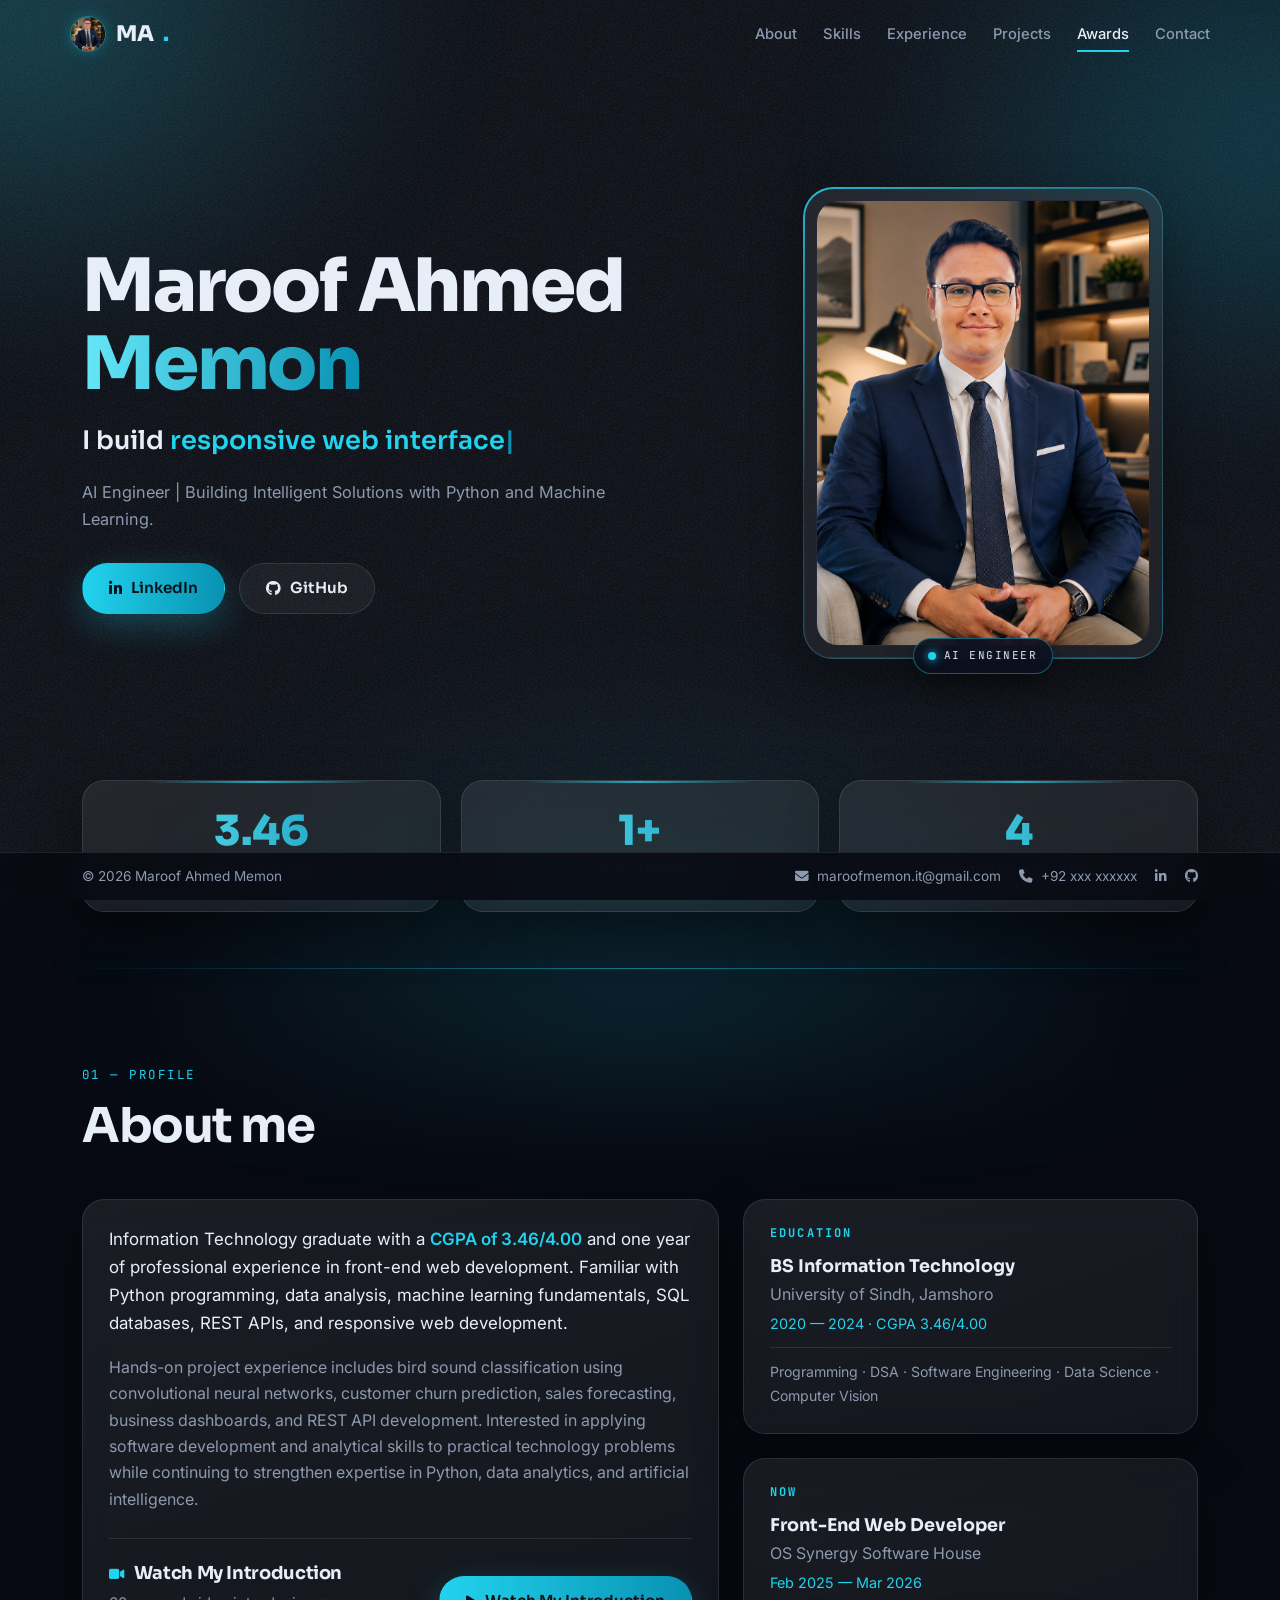
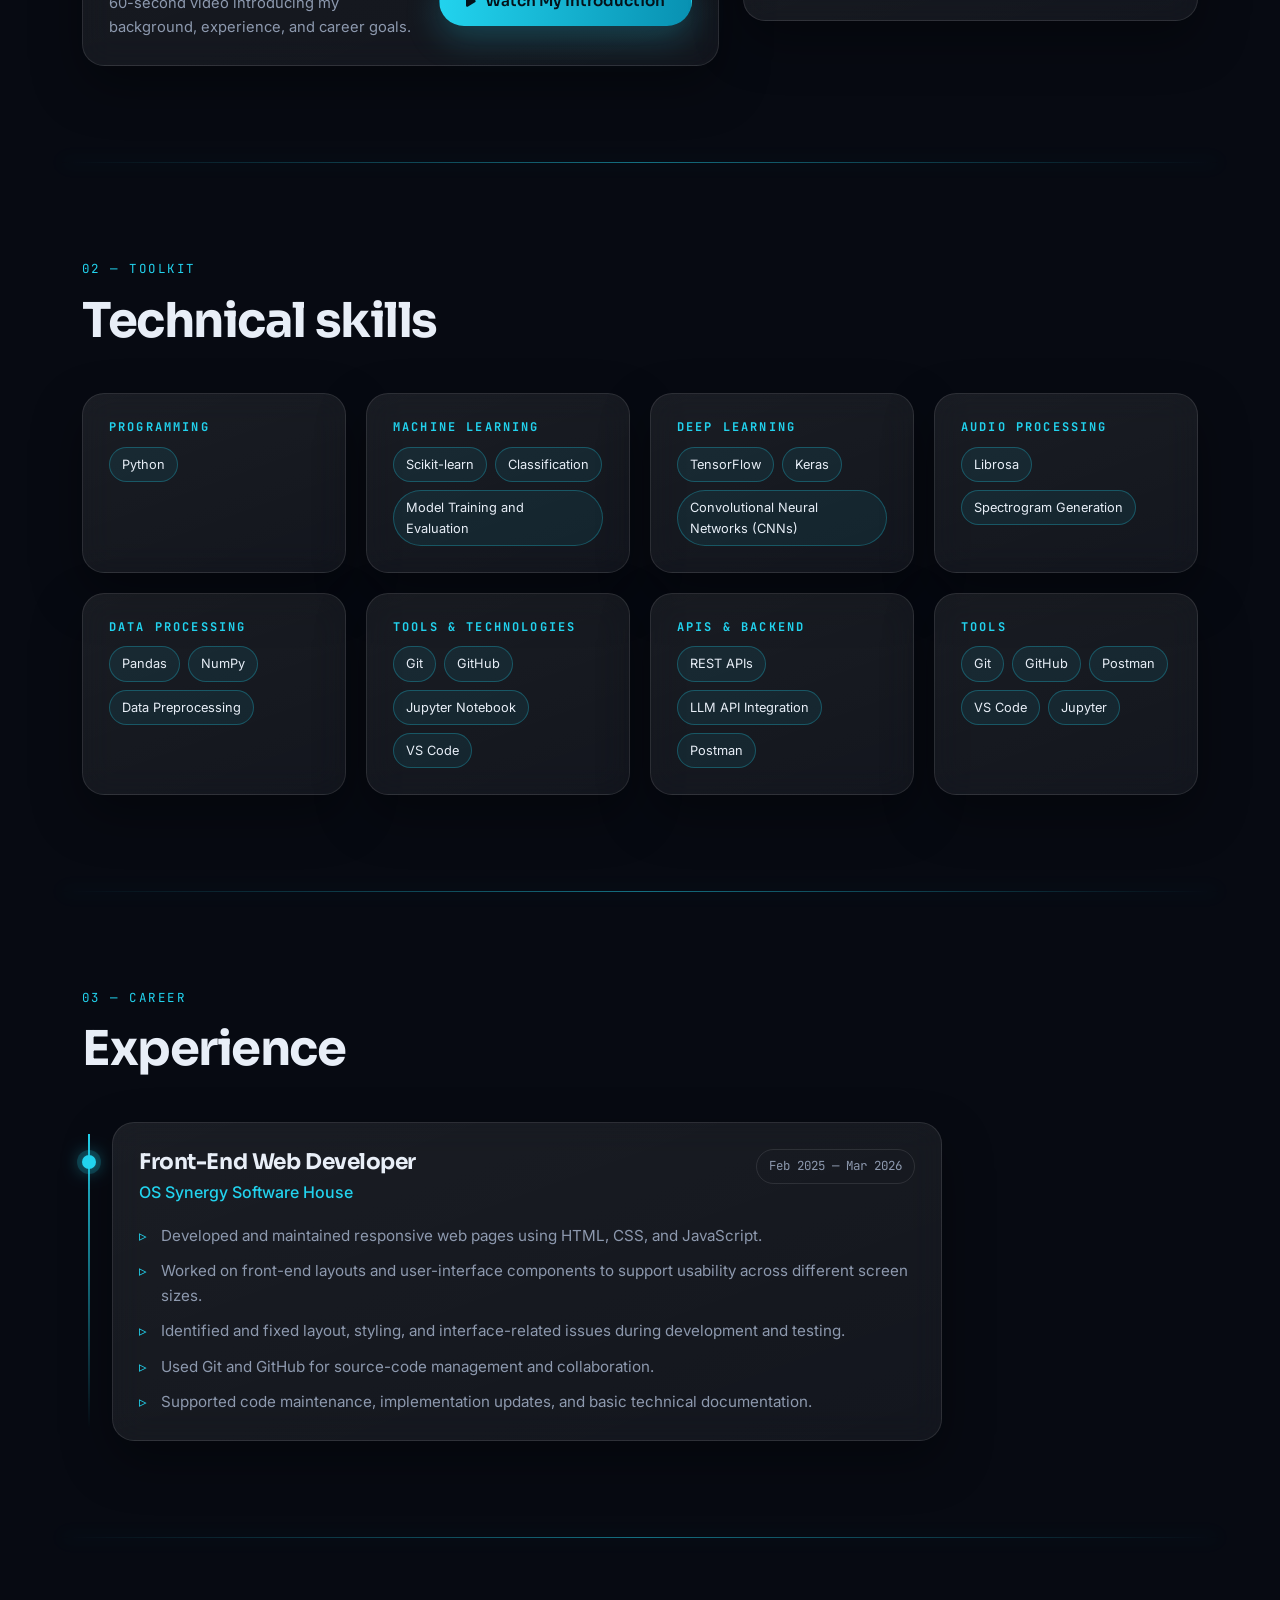
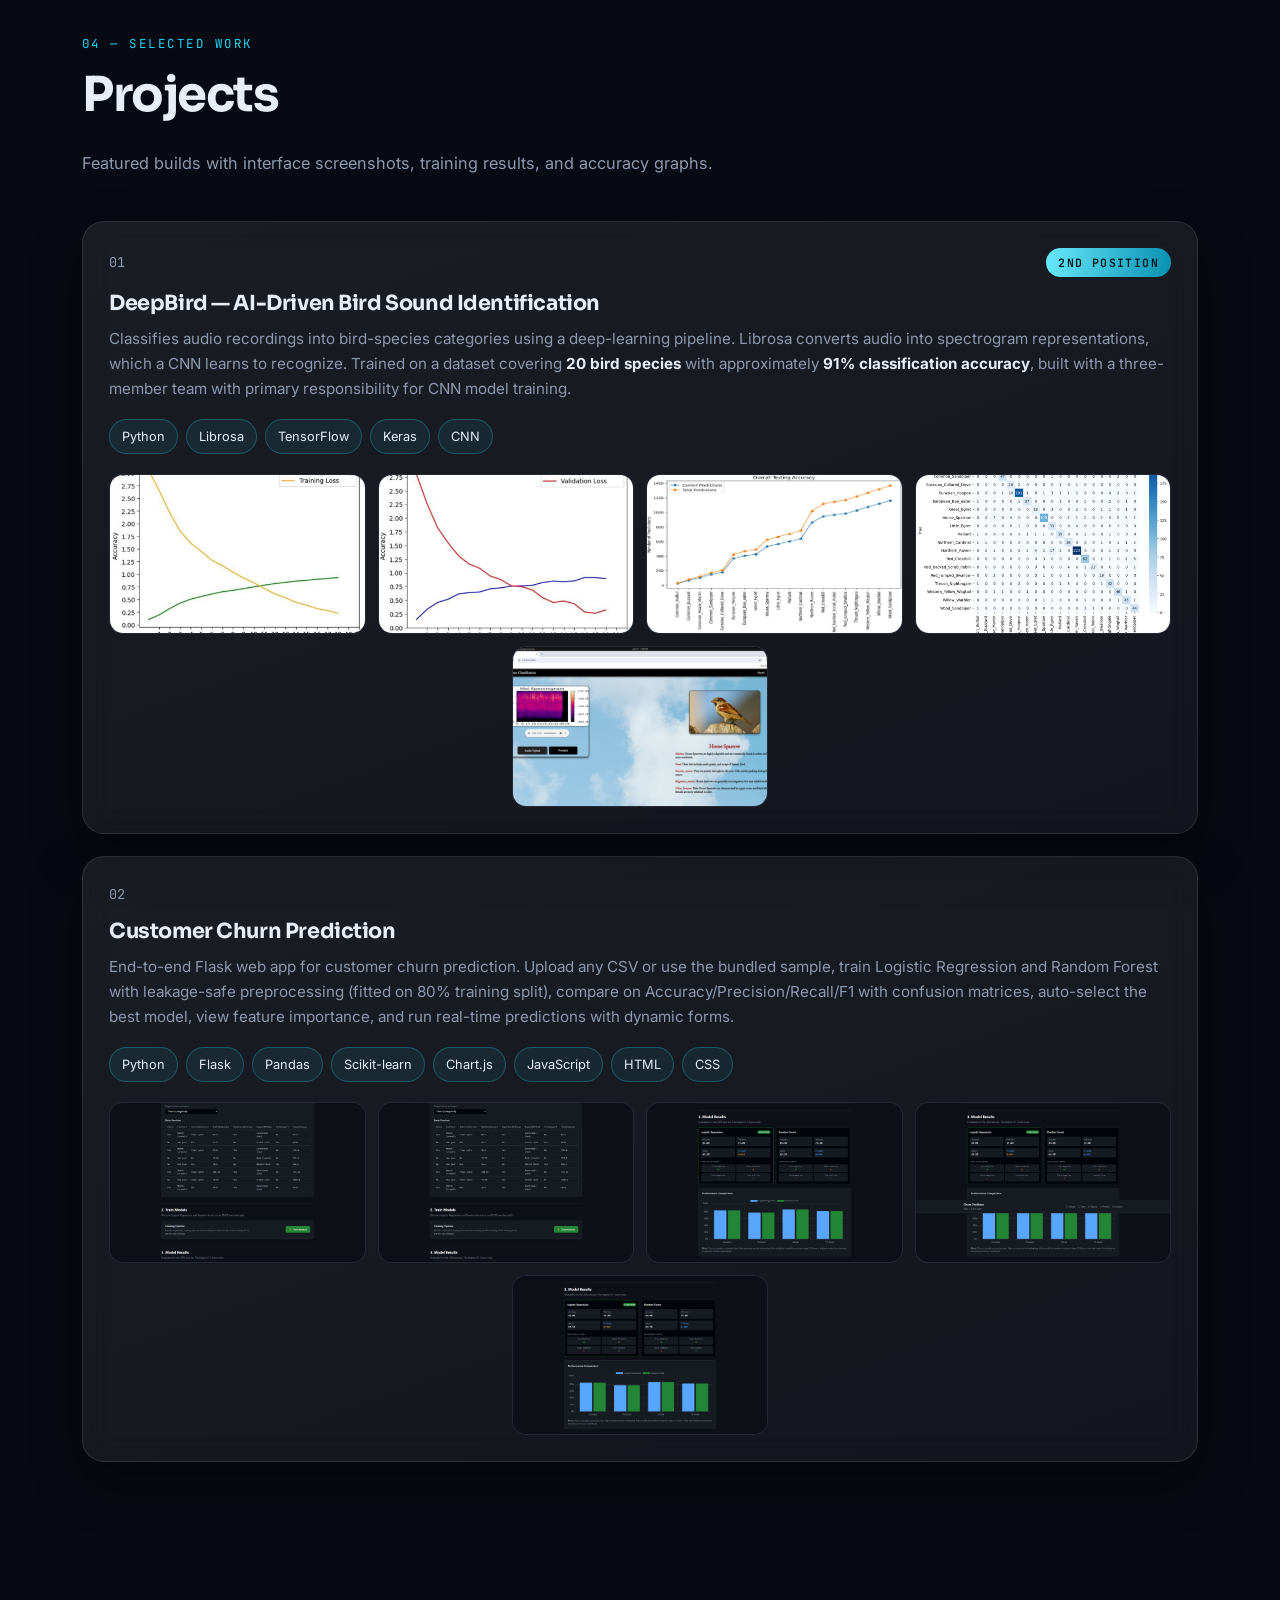
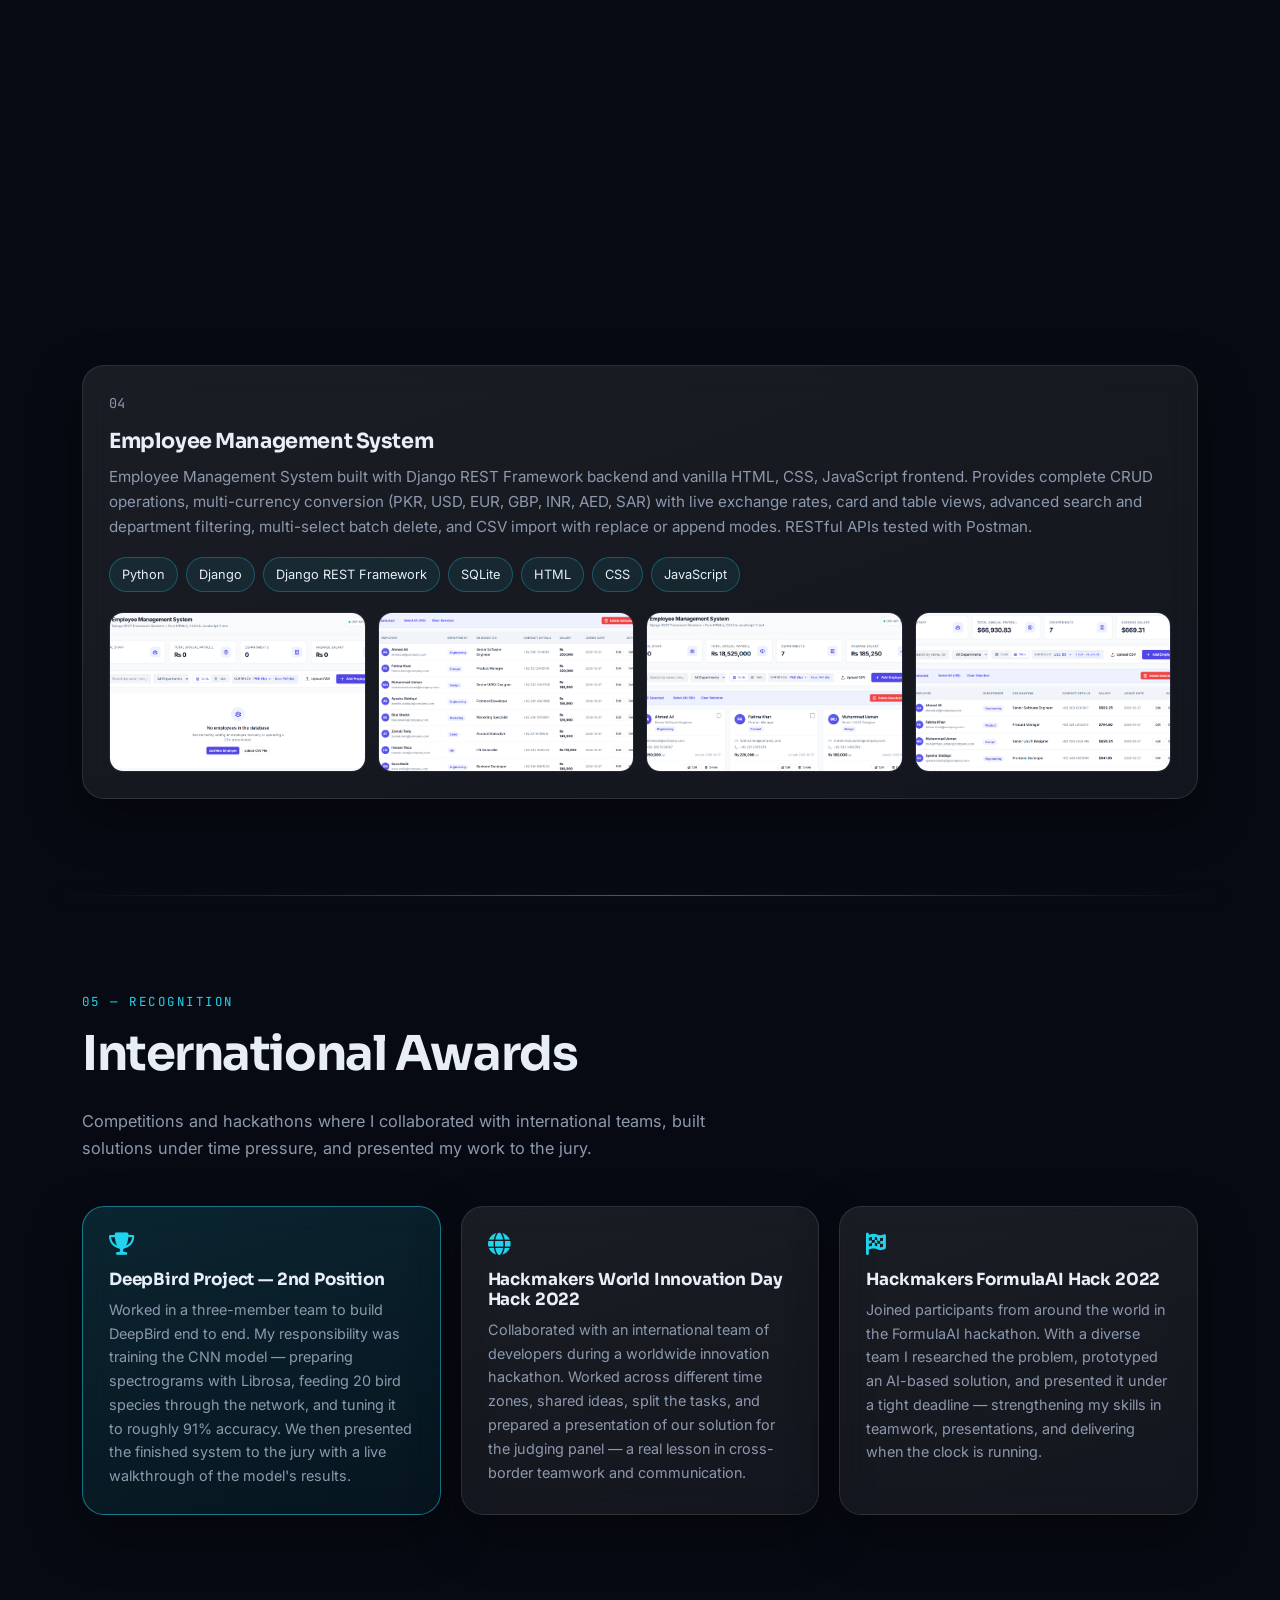
==== index.html @ b4084904 "Update portfolio: churn app snapshots, hero/tagline/skills" ====
<!DOCTYPE html>
<html lang="en">
<head>
<meta charset="UTF-8">
<meta name="viewport" content="width=device-width, initial-scale=1.0">
<title>Maroof Ahmed Memon — Python Developer & Data Analytics</title>
<meta name="description" content="Portfolio of Maroof Ahmed Memon — IT Graduate, Python Developer, Data Analytics & Machine Learning.">
<link rel="preconnect" href="https://fonts.googleapis.com">
<link rel="preconnect" href="https://fonts.gstatic.com" crossorigin>
<link href="https://fonts.googleapis.com/css2?family=Sora:wght@300;400;600;700;800&family=Inter:wght@300;400;500;600&family=JetBrains+Mono:wght@400;600&display=swap" rel="stylesheet">
<link href="https://cdn.jsdelivr.net/npm/bootstrap@5.3.3/dist/css/bootstrap.min.css" rel="stylesheet">
<link href="https://cdnjs.cloudflare.com/ajax/libs/font-awesome/6.5.2/css/all.min.css" rel="stylesheet">
<link rel="stylesheet" href="style.css">
</head>
<body>

<div class="bg-mesh" aria-hidden="true"></div>
<div class="grain" aria-hidden="true"></div>

<header class="nav" id="nav">
  <div class="container nav-inner">
    <a href="#home" class="logo" aria-label="Home — Maroof Ahmed Memon">
      <img class="logo-pic" src="Logo%20Pic.png" alt="Maroof Ahmed Memon logo">
      MA<span class="logo-dot">.</span>
    </a>
    <nav class="nav-links" id="navLinks">
      <a href="#about">About</a>
      <a href="#skills">Skills</a>
      <a href="#experience">Experience</a>
      <a href="#projects">Projects</a>
      <a href="#awards">Awards</a>
      <a href="contact.html">Contact</a>
    </nav>
    <button class="menu-toggle" id="menuToggle" aria-label="Toggle menu" aria-expanded="false">
      <span></span><span></span><span></span>
    </button>
  </div>
</header>

<main>

<!-- ===================== HOME ===================== -->
<section id="home">
  <div class="hero">
    <div class="container hero-inner">
      <div class="hero-left reveal">
        
        <h1 class="hero-name">Maroof Ahmed <span class="grad-text">Memon</span></h1>
        <p class="hero-role">I build <span id="typed" class="typed"></span><span class="cursor">|</span></p>
        <p class="hero-sub">AI Engineer | Building Intelligent Solutions with Python and Machine Learning.</p>
        <div class="hero-actions">
          <a href="https://linkedin.com/in/maroof-memon-965939221" target="_blank" rel="noopener" class="btn btn-primary"><i class="fa-brands fa-linkedin-in"></i> LinkedIn</a>
          <a href="https://github.com/Maroof-Memon" target="_blank" rel="noopener" class="btn btn-ghost"><i class="fa-brands fa-github"></i> GitHub</a>
        </div>
      </div>

      <div class="hero-photo reveal">
        <figure class="photo-frame glass">
          <img class="zoomable" src="Logo%20Pic.png" alt="Portrait of Maroof Ahmed Memon">
          <figcaption class="photo-tag"><span class="photo-dot"></span> AI Engineer</figcaption>
        </figure>
      </div>
    </div>
  </div>

  <div class="container">
    <div class="hero-stats reveal">
      <div class="stat glass">
        <span class="stat-num" data-count="3.46" data-decimals="2">0</span>
        <span class="stat-label">CGPA / 4.00</span>
      </div>
      <div class="stat glass">
        <span class="stat-num" data-count="1" data-suffix="+">0</span>
        <span class="stat-label">Year experience</span>
      </div>
      <div class="stat glass">
        <span class="stat-num" data-count="4">0</span>
        <span class="stat-label">Featured projects</span>
      </div>
    </div>
  </div>
</section>

<div class="section-divider" aria-hidden="true"></div>

<!-- ===================== ABOUT ===================== -->
<section class="section" id="about">
  <div class="container">
    <p class="eyebrow reveal">01 — Profile</p>
    <h2 class="section-title reveal">About me</h2>
    <div class="about-grid">
      <div class="glass card about-main reveal">
        <p>Information Technology graduate with a <strong>CGPA of 3.46/4.00</strong> and one year of professional experience in front-end web development. Familiar with Python programming, data analysis, machine learning fundamentals, SQL databases, REST APIs, and responsive web development.</p>
        <p>Hands-on project experience includes bird sound classification using convolutional neural networks, customer churn prediction, sales forecasting, business dashboards, and REST API development. Interested in applying software development and analytical skills to practical technology problems while continuing to strengthen expertise in Python, data analytics, and artificial intelligence.</p>

        <div class="intro-block">
          <div class="intro-info">
            <h3>Watch My Introduction</h3>
            <p>60-second video introducing my background, experience, and career goals.</p>
          </div>
          <button class="btn btn-primary intro-btn" id="introBtn" type="button" aria-haspopup="dialog">
            <i class="fa-solid fa-play"></i> Watch My Introduction
          </button>
        </div>
      </div>
      <div class="about-side">
        <div class="glass card reveal">
          <h3>Education</h3>
          <p class="edu-degree">BS Information Technology</p>
          <p class="edu-school">University of Sindh, Jamshoro</p>
          <p class="edu-meta">2020 — 2024 · CGPA 3.46/4.00</p>
          <p class="edu-areas">Programming · DSA · Software Engineering · Data Science · Computer Vision</p>
        </div>
        <div class="glass card reveal">
          <h3>Now</h3>
          <p class="edu-degree">Front-End Web Developer</p>
          <p class="edu-school">OS Synergy Software House</p>
          <p class="edu-meta">Feb 2025 — Mar 2026</p>
        </div>
      </div>
    </div>
  </div>
</section>

<div class="section-divider" aria-hidden="true"></div>

<!-- ===================== SKILLS ===================== -->
<section class="section" id="skills">
  <div class="container">
    <p class="eyebrow reveal">02 — Toolkit</p>
    <h2 class="section-title reveal">Technical skills</h2>
    <div class="skills-grid">
      <div class="glass card skill-card reveal">
        <h3>Programming</h3>
        <ul class="chips"><li>Python</li></ul>
      </div>
      <div class="glass card skill-card reveal">
        <h3>Machine Learning</h3>
        <ul class="chips"><li>Scikit-learn</li><li>Classification</li><li>Model Training and Evaluation</li></ul>
      </div>
      <div class="glass card skill-card reveal">
        <h3>Deep Learning</h3>
        <ul class="chips"><li>TensorFlow</li><li>Keras</li><li>Convolutional Neural Networks (CNNs)</li></ul>
      </div>
      <div class="glass card skill-card reveal">
        <h3>Audio Processing</h3>
        <ul class="chips"><li>Librosa</li><li>Spectrogram Generation</li></ul>
      </div>
      <div class="glass card skill-card reveal">
        <h3>Data Processing</h3>
        <ul class="chips"><li>Pandas</li><li>NumPy</li><li>Data Preprocessing</li></ul>
      </div>
      <div class="glass card skill-card reveal">
        <h3>Tools &amp; Technologies</h3>
        <ul class="chips"><li>Git</li><li>GitHub</li><li>Jupyter Notebook</li><li>VS Code</li></ul>
      </div>
      <div class="glass card skill-card reveal">
        <h3>APIs &amp; Backend</h3>
        <ul class="chips"><li>REST APIs</li><li>LLM API Integration</li><li>Postman</li></ul>
      </div>
      <div class="glass card skill-card reveal">
        <h3>Tools</h3>
        <ul class="chips"><li>Git</li><li>GitHub</li><li>Postman</li><li>VS Code</li><li>Jupyter</li></ul>
      </div>
    </div>
  </div>
</section>

<div class="section-divider" aria-hidden="true"></div>

<!-- ===================== EXPERIENCE ===================== -->
<section class="section" id="experience">
  <div class="container">
    <p class="eyebrow reveal">03 — Career</p>
    <h2 class="section-title reveal">Experience</h2>
    <div class="timeline">
      <article class="glass card timeline-item reveal">
        <div class="timeline-dot"></div>
        <div class="timeline-head">
          <div>
            <h3>Front-End Web Developer</h3>
            <p class="timeline-company">OS Synergy Software House</p>
          </div>
          <span class="timeline-date">Feb 2025 — Mar 2026</span>
        </div>
        <ul class="bullets">
          <li>Developed and maintained responsive web pages using HTML, CSS, and JavaScript.</li>
          <li>Worked on front-end layouts and user-interface components to support usability across different screen sizes.</li>
          <li>Identified and fixed layout, styling, and interface-related issues during development and testing.</li>
          <li>Used Git and GitHub for source-code management and collaboration.</li>
          <li>Supported code maintenance, implementation updates, and basic technical documentation.</li>
        </ul>
      </article>
    </div>
  </div>
</section>

<div class="section-divider" aria-hidden="true"></div>

<!-- ===================== PROJECTS ===================== -->
<section class="section" id="projects">
  <div class="container">
    <p class="eyebrow reveal">04 — Selected work</p>
    <h2 class="section-title reveal">Projects</h2>
    <p class="section-lead reveal">Featured builds with interface screenshots, training results, and accuracy graphs.</p>
    <div class="projects-grid">

      <article class="glass card project project-wide reveal">
        <div class="project-top">
          <span class="project-index">01</span>
          <span class="project-award">2nd Position</span>
        </div>
        <h3>DeepBird — AI-Driven Bird Sound Identification</h3>
        <p>Classifies audio recordings into bird-species categories using a deep-learning pipeline. Librosa converts audio into spectrogram representations, which a CNN learns to recognize. Trained on a dataset covering <strong>20 bird species</strong> with approximately <strong>91% classification accuracy</strong>, built with a three-member team with primary responsibility for CNN model training.</p>
        <ul class="chips tech"><li>Python</li><li>Librosa</li><li>TensorFlow</li><li>Keras</li><li>CNN</li></ul>
        <div class="project-media gallery">
          <img class="zoomable" src="Deepbird%20picture1.png" alt="DeepBird project interface" loading="lazy">
          <img class="zoomable" src="Deepbird%20picture2.png" alt="DeepBird model results" loading="lazy">
          <img class="zoomable" src="Deepbird%20picture3.png" alt="DeepBird accuracy graph" loading="lazy">
          <img class="zoomable" src="Deepbird%20picture4.png" alt="DeepBird training output" loading="lazy">
          <img class="zoomable" src="Deepbird%20picture5.png" alt="DeepBird score picture" loading="lazy">
        </div>
      </article>

            <article class="glass card project project-wide reveal">
        <div class="project-top"><span class="project-index">02</span></div>
        <h3>Customer Churn Prediction</h3>
        <p>End-to-end Flask web app for customer churn prediction. Upload any CSV or use the bundled sample, train Logistic Regression and Random Forest with leakage-safe preprocessing (fitted on 80% training split), compare on Accuracy/Precision/Recall/F1 with confusion matrices, auto-select the best model, view feature importance, and run real-time predictions with dynamic forms.</p>
        <ul class="chips tech"><li>Python</li><li>Flask</li><li>Pandas</li><li>Scikit-learn</li><li>Chart.js</li><li>JavaScript</li><li>HTML</li><li>CSS</li></ul>
        <div class="project-media gallery">
          <img class="zoomable" src="projects/churn-flask-overview.png" alt="Customer Churn Prediction Flask app overview" loading="lazy">
          <img class="zoomable" src="projects/churn-flask-upload-sample.png" alt="Customer Churn Prediction with sample data" loading="lazy">
          <img class="zoomable" src="projects/churn-flask-eval.png" alt="Customer Churn Prediction model evaluation" loading="lazy">
          <img class="zoomable" src="projects/churn-flask-predict.png" alt="Customer Churn Prediction real-time inference" loading="lazy">
          <img class="zoomable" src="projects/churn-flask-features.png" alt="Customer Churn Prediction feature importance" loading="lazy">
        </div>
      </article>

      <article class="glass card project project-wide reveal">
        <div class="project-top"><span class="project-index">03</span></div>
        <h3>Sales Forecasting &amp; Business Dashboard</h3>
        <p>An end-to-end Flask sales analytics dashboard that turns historical order data into KPIs, monthly trend and category charts, and a three-month Scikit-learn forecast. Built with chronological train/test splitting to prevent data leakage, holdout MAE/RMSE/R² reporting, CSV upload with graceful handling of optional columns, and live conversion across <strong>7 currencies</strong> (PKR, USD, EUR, GBP, INR, AED, SAR). The responsive front end is powered by vanilla JavaScript and Chart.js.</p>
        <ul class="chips tech"><li>Python</li><li>Flask</li><li>Pandas</li><li>Scikit-learn</li><li>Chart.js</li><li>JavaScript</li></ul>
        <div class="project-media gallery">
          <img class="zoomable" src="projects/sales-overview.png" alt="Sales forecasting dashboard overview with live exchange rates and KPI cards" loading="lazy">
          <img class="zoomable" src="projects/sales-charts.png" alt="Monthly sales trend line chart and sales by category bar chart" loading="lazy">
          <img class="zoomable" src="projects/sales-forecast.png" alt="Three-month Scikit-learn sales forecast with model evaluation metrics" loading="lazy">
          <img class="zoomable" src="projects/sales-table.png" alt="Historical sales transactions table with search and currency conversion" loading="lazy">
        </div>
      </article>

      <article class="glass card project project-wide reveal">
        <div class="project-top">
          <span class="project-index">04</span>
        </div>
        <h3>Employee Management System</h3>
        <p>Employee Management System built with Django REST Framework backend and vanilla HTML, CSS, JavaScript frontend. Provides complete CRUD operations, multi-currency conversion (PKR, USD, EUR, GBP, INR, AED, SAR) with live exchange rates, card and table views, advanced search and department filtering, multi-select batch delete, and CSV import with replace or append modes. RESTful APIs tested with Postman.</p>
        <ul class="chips tech"><li>Python</li><li>Django</li><li>Django REST Framework</li><li>SQLite</li><li>HTML</li><li>CSS</li><li>JavaScript</li></ul>
        <div class="project-media gallery">
          <img class="zoomable" src="projects/Employee_Dashboard.png" alt="Employee Management System dashboard with KPI cards and employee grid view" loading="lazy">
          <img class="zoomable" src="projects/Employee_Data%20Table.png" alt="Employee Management System table view with search, filters and bulk actions" loading="lazy">
          <img class="zoomable" src="projects/Employee_Data%20Import.png" alt="Employee Management System CSV import modal with replace and append options" loading="lazy">
          <img class="zoomable" src="projects/Employee_Data%20in%20USD.png" alt="Employee Management System with multi-currency conversion showing salaries in USD" loading="lazy">
        </div>
      </article>

    </div>
  </div>
</section>

<div class="section-divider" aria-hidden="true"></div>

<!-- ===================== AWARDS ===================== -->
<section class="section" id="awards">
  <div class="container">
    <p class="eyebrow reveal">05 — Recognition</p>
    <h2 class="section-title reveal">International Awards</h2>
    <p class="section-lead reveal">Competitions and hackathons where I collaborated with international teams, built solutions under time pressure, and presented my work to the jury.</p>

    <div class="awards-grid">
      <div class="glass card award award-highlight reveal">
        <i class="fa-solid fa-trophy award-icon"></i>
        <h3>DeepBird Project — 2nd Position</h3>
        <p>Worked in a three-member team to build DeepBird end to end. My responsibility was training the CNN model — preparing spectrograms with Librosa, feeding 20 bird species through the network, and tuning it to roughly 91% accuracy. We then presented the finished system to the jury with a live walkthrough of the model's results.</p>
      </div>

      <div class="glass card award reveal">
        <i class="fa-solid fa-globe award-icon"></i>
        <h3>Hackmakers World Innovation Day Hack 2022</h3>
        <p>Collaborated with an international team of developers during a worldwide innovation hackathon. Worked across different time zones, shared ideas, split the tasks, and prepared a presentation of our solution for the judging panel — a real lesson in cross-border teamwork and communication.</p>
      </div>

      <div class="glass card award reveal">
        <i class="fa-solid fa-flag-checkered award-icon"></i>
        <h3>Hackmakers FormulaAI Hack 2022</h3>
        <p>Joined participants from around the world in the FormulaAI hackathon. With a diverse team I researched the problem, prototyped an AI-based solution, and presented it under a tight deadline — strengthening my skills in teamwork, presentations, and delivering when the clock is running.</p>
      </div>

      <div class="glass card award reveal">
        <i class="fa-solid fa-code award-icon"></i>
        <h3>Meta Hacker Cup 2023</h3>
        <p>Competed in Meta's global programming contest, solving real-world problems built around data structures and algorithms. The competition sharpened my problem-solving approach, logical thinking, and ability to write efficient solutions under time pressure.</p>
      </div>

      <div class="glass card award reveal">
        <i class="fa-solid fa-atom award-icon"></i>
        <h3>NanotechX</h3>
        <p>Participated in the NanotechX technology event, engaging with emerging tech topics and connecting with peers and industry professionals from different backgrounds.</p>
      </div>
    </div>

    <h3 class="subsection-title reveal">Certificates</h3>
    <div class="cert-grid">
      <a class="glass card cert reveal" href="WorldInnovationDay%20Hack%202022.pdf" target="_blank" rel="noopener">
        <i class="fa-solid fa-file-pdf"></i>
        <span class="cert-title">World Innovation Day Hack 2022</span>
        <span class="cert-link">View certificate <i class="fa-solid fa-arrow-up-right-from-square"></i></span>
      </a>
      <a class="glass card cert reveal" href="FormulaAI%20Hack%202022.pdf" target="_blank" rel="noopener">
        <i class="fa-solid fa-file-pdf"></i>
        <span class="cert-title">FormulaAI Hack 2022</span>
        <span class="cert-link">View certificate <i class="fa-solid fa-arrow-up-right-from-square"></i></span>
      </a>
      <a class="glass card cert reveal" href="Meta%20Hackers%20Certificate.pdf" target="_blank" rel="noopener">
        <i class="fa-solid fa-file-pdf"></i>
        <span class="cert-title">Meta Hacker Cup 2023</span>
        <span class="cert-link">View certificate <i class="fa-solid fa-arrow-up-right-from-square"></i></span>
      </a>
      <div class="glass card cert reveal">
        <img class="zoomable" src="Participant%20Certificate%20Maroof%20Memon.jpg" alt="Participant certificate of Maroof Memon" loading="lazy">
        <span class="cert-title">Certificate of Participation</span>
      </div>
    </div>
  </div>
</section>

</main>

<footer class="footer" id="footer">
  <div class="container footer-inner">
    <span class="footer-copy">© <span id="year"></span> Maroof Ahmed Memon</span>
    <div class="footer-contact">
      <a href="mailto:maroofmemon.it@gmail.com"><i class="fa-solid fa-envelope"></i><span>maroofmemon.it@gmail.com</span></a>
      <span class="footer-phone"><i class="fa-solid fa-phone"></i><span>+92 xxx xxxxxx</span></span>
      <a href="https://linkedin.com/in/maroof-memon-965939221" target="_blank" rel="noopener" aria-label="LinkedIn"><i class="fa-brands fa-linkedin-in"></i></a>
      <a href="https://github.com/Maroof-Memon" target="_blank" rel="noopener" aria-label="GitHub"><i class="fa-brands fa-github"></i></a>
    </div>
  </div>
</footer>

<div class="toast" id="toast"></div>

<div class="lightbox" id="lightbox" role="dialog" aria-modal="true" aria-label="Image preview">
  <button class="lightbox-close" id="lightboxClose" aria-label="Close preview"><i class="fa-solid fa-xmark"></i></button>
  <img id="lightboxImg" src="" alt="">
</div>

<div class="video-modal" id="videoModal" role="dialog" aria-modal="true" aria-labelledby="videoModalTitle">
  <div class="video-modal-card">
    <div class="video-modal-head">
      <h3 id="videoModalTitle"><i class="fa-solid fa-circle-play"></i> My Introduction</h3>
      <button class="video-modal-close" id="videoModalClose" type="button" aria-label="Close video"><i class="fa-solid fa-xmark"></i></button>
    </div>
    <div class="video-stage">
      <video id="introVideo" playsinline preload="metadata" controls>
        <source src="Introduction.mp4" type="video/mp4">
        Your browser does not support embedded video. <a href="Introduction.mp4" download>Download the video instead.</a>
      </video>
      <button class="video-big-play" id="videoBigPlay" type="button" aria-label="Play introduction video">
        <i class="fa-solid fa-play"></i>
      </button>
    </div>
    <p class="video-modal-note"><i class="fa-regular fa-clock"></i> 60-second introduction — background, experience, and career goals.</p>
  </div>
</div>

<script src="script.js"></script>
</body>
</html>
---- style.css ----
:root {
  --bg: #070a12;
  --bg-2: #0b1020;
  --text: #e8eef7;
  --muted: #8d99ae;
  --accent: #22d3ee;
  --accent-deep: #0891b2;
  --accent-bright: #67e8f9;
  --glass: rgba(255, 255, 255, 0.05);
  --glass-2: rgba(255, 255, 255, 0.08);
  --stroke: rgba(255, 255, 255, 0.1);
  --radius: 22px;
  --footer-h: 48px;
  --font-display: "Sora", system-ui, sans-serif;
  --font-body: "Inter", system-ui, sans-serif;
  --font-mono: "JetBrains Mono", monospace;
}

* { margin: 0; padding: 0; box-sizing: border-box; }

html { scroll-behavior: smooth; scroll-padding-top: 90px; }

body {
  font-family: var(--font-body);
  background: var(--bg);
  color: var(--text);
  line-height: 1.65;
  overflow-x: hidden;
  -webkit-font-smoothing: antialiased;
  padding-bottom: calc(var(--footer-h) + 18px);
}

a { text-decoration: none; color: inherit; }
p { margin-bottom: 0; }
ul { list-style: none; padding-left: 0; margin-bottom: 0; }
h1, h2, h3, h4, h5, h6 {
  font-family: var(--font-display);
  font-weight: 700;
  line-height: 1.2;
  margin-top: 0;
  margin-bottom: 0.5rem;
  color: var(--text);
}

.bg-mesh {
  position: fixed;
  inset: -20%;
  z-index: -2;
  background:
    radial-gradient(40% 45% at 15% 15%, rgba(34, 211, 238, 0.26), transparent 60%),
    radial-gradient(38% 42% at 85% 25%, rgba(8, 145, 178, 0.32), transparent 60%),
    radial-gradient(45% 45% at 50% 95%, rgba(34, 211, 238, 0.14), transparent 65%);
  filter: blur(60px);
  animation: drift 22s ease-in-out infinite alternate;
}

@keyframes drift {
  0% { transform: translate3d(0, 0, 0) scale(1); }
  100% { transform: translate3d(-3%, 2%, 0) scale(1.08); }
}

.grain {
  position: fixed;
  inset: 0;
  z-index: -1;
  pointer-events: none;
  opacity: 0.4;
  background-image: url("data:image/svg+xml,%3Csvg xmlns='http://www.w3.org/2000/svg' width='160' height='160'%3E%3Cfilter id='n'%3E%3CfeTurbulence type='fractalNoise' baseFrequency='0.8' numOctaves='3'/%3E%3C/filter%3E%3Crect width='100%25' height='100%25' filter='url(%23n)' opacity='0.35'/%3E%3C/svg%3E");
}

.container { width: min(1160px, 92%); margin-inline: auto; }

.glass {
  background: linear-gradient(160deg, var(--glass-2), var(--glass));
  border: 1px solid var(--stroke);
  backdrop-filter: blur(16px);
  -webkit-backdrop-filter: blur(16px);
  border-radius: var(--radius);
  box-shadow: 0 20px 50px rgba(0, 0, 0, 0.35);
}

.card { color: var(--text); padding: 26px; transition: transform 0.35s ease, border-color 0.35s ease, box-shadow 0.35s ease; }
.card:hover {
  transform: translateY(-5px);
  border-color: rgba(34, 211, 238, 0.45);
  box-shadow: 0 26px 60px rgba(34, 211, 238, 0.12);
}

.grad-text {
  background: linear-gradient(92deg, var(--accent-bright), var(--accent-deep));
  -webkit-background-clip: text;
  background-clip: text;
  color: transparent;
}

/* ---------- Nav ---------- */
.nav {
  position: fixed;
  top: 0; left: 0; right: 0;
  z-index: 100;
  transition: background 0.3s ease, border-color 0.3s ease;
  border-bottom: 1px solid transparent;
}
.nav.scrolled {
  background: rgba(7, 10, 18, 0.8);
  backdrop-filter: blur(18px);
  -webkit-backdrop-filter: blur(18px);
  border-bottom-color: var(--stroke);
}
.nav-inner { display: flex; align-items: center; justify-content: space-between; padding: 16px 0; }
.logo { font-family: var(--font-display); font-weight: 800; font-size: 1.35rem; color: var(--text); letter-spacing: -0.02em; display: inline-flex; align-items: center; gap: 10px; }
.logo-pic {
  width: 36px;
  height: 36px;
  border-radius: 50%;
  object-fit: cover;
  object-position: center;
  border: 1px solid rgba(34, 211, 238, 0.45);
  box-shadow: 0 0 14px rgba(34, 211, 238, 0.28);
  transition: transform 0.3s ease, border-color 0.3s ease, box-shadow 0.3s ease;
}
.logo:hover .logo-pic {
  transform: scale(1.08);
  border-color: var(--accent);
  box-shadow: 0 0 20px rgba(34, 211, 238, 0.5);
}
.logo-dot { color: var(--accent); }
.nav-links { display: flex; align-items: center; gap: 26px; }
.nav-links a {
  color: var(--muted);
  font-size: 0.92rem;
  font-weight: 500;
  position: relative;
  transition: color 0.25s ease;
}
.nav-links a:hover, .nav-links a.active { color: var(--text); }
.nav-links a::after {
  content: "";
  position: absolute;
  left: 0; bottom: -6px;
  width: 0; height: 2px;
  background: var(--accent);
  transition: width 0.3s ease;
}
.nav-links a:hover::after, .nav-links a.active::after { width: 100%; }

.menu-toggle { display: none; flex-direction: column; gap: 5px; background: none; border: 0; cursor: pointer; padding: 8px; }
.menu-toggle span { width: 24px; height: 2px; background: var(--text); border-radius: 2px; transition: transform 0.3s ease, opacity 0.3s ease; }
.menu-toggle.open span:nth-child(1) { transform: translateY(7px) rotate(45deg); }
.menu-toggle.open span:nth-child(2) { opacity: 0; }
.menu-toggle.open span:nth-child(3) { transform: translateY(-7px) rotate(-45deg); }

/* ---------- Sections (single scrollable page) ---------- */
.section { padding: 96px 0; }
#home { padding: 0; }
.section-page-top { padding-top: 126px; }

.section-divider {
  width: min(1160px, 92%);
  height: 1px;
  margin: 0 auto;
  background: linear-gradient(90deg, transparent, rgba(34, 211, 238, 0.5), transparent);
  box-shadow: 0 0 18px rgba(34, 211, 238, 0.28);
}

@keyframes pageIn {
  from { opacity: 0; transform: translateY(18px); }
  to { opacity: 1; transform: none; }
}

/* ---------- Hero ---------- */
.hero { min-height: calc(92svh - var(--footer-h)); display: flex; align-items: center; position: relative; padding: 130px 0 48px; }
.hero-inner { display: grid; grid-template-columns: 1.25fr 0.85fr; gap: 56px; align-items: center; }

.hero-badge {
  display: inline-block;
  font-family: var(--font-mono);
  font-size: 0.75rem;
  letter-spacing: 0.16em;
  text-transform: uppercase;
  color: var(--accent);
  border: 1px solid rgba(34, 211, 238, 0.35);
  background: rgba(34, 211, 238, 0.08);
  padding: 7px 14px;
  border-radius: 999px;
  margin-bottom: 22px;
}

.hero-name {
  font-family: var(--font-display);
  font-size: clamp(2.7rem, 6vw, 4.6rem);
  font-weight: 800;
  line-height: 1.05;
  letter-spacing: -0.03em;
  margin-bottom: 0;
}

.hero-role { font-family: var(--font-display); font-size: clamp(1.1rem, 2.4vw, 1.6rem); font-weight: 600; margin-top: 16px; color: var(--text); }
.typed { color: var(--accent); }
.cursor { color: var(--accent-deep); animation: blink 1s steps(2) infinite; }
@keyframes blink { 50% { opacity: 0; } }

.hero-sub { color: var(--muted); max-width: 56ch; margin-top: 18px; font-size: 1.02rem; }

.hero-actions { display: flex; flex-wrap: wrap; gap: 14px; margin-top: 30px; }
.btn {
  font-family: var(--font-display);
  font-size: 0.95rem;
  font-weight: 600;
  padding: 13px 26px;
  border-radius: 999px;
  text-decoration: none;
  cursor: pointer;
  border: 1px solid transparent;
  transition: transform 0.25s ease, box-shadow 0.25s ease, background 0.25s ease;
  display: inline-flex;
  align-items: center;
  justify-content: center;
  gap: 9px;
}
.btn-primary {
  background: linear-gradient(92deg, var(--accent), var(--accent-deep));
  color: #04121a;
  box-shadow: 0 12px 34px rgba(34, 211, 238, 0.25);
}
.btn-primary:hover { transform: translateY(-3px); box-shadow: 0 18px 44px rgba(34, 211, 238, 0.4); color: #04121a; }
.btn-ghost { background: var(--glass); border-color: var(--stroke); color: var(--text); }
.btn-ghost:hover { background: var(--glass-2); transform: translateY(-3px); color: var(--text); border-color: rgba(34, 211, 238, 0.5); }
.btn:disabled { opacity: 0.55; cursor: wait; transform: none; }
.btn:focus-visible, .btn:focus { box-shadow: 0 0 0 3px rgba(34, 211, 238, 0.4); }

.hero-stats {
  display: grid;
  grid-template-columns: repeat(3, 1fr);
  gap: 20px;
  margin-bottom: 56px;
}
.stat {
  padding: 28px 24px;
  text-align: center;
  position: relative;
  overflow: hidden;
  transition: transform 0.35s ease, border-color 0.35s ease, box-shadow 0.35s ease;
}
.stat::before {
  content: "";
  position: absolute;
  top: 0; left: 18%; right: 18%;
  height: 2px;
  background: linear-gradient(90deg, transparent, var(--accent), transparent);
  opacity: 0.75;
}
.stat:hover {
  transform: translateY(-5px);
  border-color: rgba(34, 211, 238, 0.45);
  box-shadow: 0 24px 54px rgba(34, 211, 238, 0.12);
}
.stat-num {
  display: block;
  font-family: var(--font-display);
  font-size: clamp(1.9rem, 3.6vw, 2.6rem);
  font-weight: 800;
  background: linear-gradient(92deg, var(--accent-bright), var(--accent-deep));
  -webkit-background-clip: text;
  background-clip: text;
  color: transparent;
  line-height: 1.1;
}
.stat-label { display: block; margin-top: 6px; font-size: 0.83rem; color: var(--muted); letter-spacing: 0.08em; text-transform: uppercase; font-family: var(--font-mono); }

/* ---------- Hero photo ---------- */
.hero-photo { display: flex; justify-content: center; }
.photo-frame {
  position: relative;
  padding: 12px;
  border-radius: 30px;
  max-width: 360px;
  width: 100%;
}
.photo-frame img {
  width: 100%;
  aspect-ratio: 3 / 4;
  object-fit: cover;
  object-position: top center;
  display: block;
  border-radius: 22px;
  border: 1px solid var(--stroke);
  background: var(--bg-2);
  cursor: zoom-in;
  transition: transform 0.4s ease, border-color 0.4s ease;
}
.photo-frame:hover img { transform: translateY(-4px); border-color: rgba(34, 211, 238, 0.5); }
.photo-frame::before {
  content: "";
  position: absolute;
  inset: -1px;
  border-radius: 30px;
  padding: 1.5px;
  background: linear-gradient(150deg, rgba(34, 211, 238, 0.85), transparent 45%, rgba(8, 145, 178, 0.55));
  -webkit-mask: linear-gradient(#fff 0 0) content-box, linear-gradient(#fff 0 0);
  -webkit-mask-composite: xor;
  mask-composite: exclude;
  pointer-events: none;
}
.photo-tag {
  position: absolute;
  left: 50%;
  bottom: -16px;
  transform: translateX(-50%);
  display: inline-flex;
  align-items: center;
  gap: 8px;
  white-space: nowrap;
  font-family: var(--font-mono);
  font-size: 0.68rem;
  letter-spacing: 0.14em;
  text-transform: uppercase;
  color: var(--text);
  background: rgba(11, 16, 32, 0.92);
  border: 1px solid rgba(34, 211, 238, 0.4);
  border-radius: 999px;
  padding: 8px 14px;
  backdrop-filter: blur(10px);
  -webkit-backdrop-filter: blur(10px);
  box-shadow: 0 10px 30px rgba(0, 0, 0, 0.45);
}
.photo-dot {
  width: 8px; height: 8px;
  border-radius: 50%;
  background: var(--accent);
  box-shadow: 0 0 10px var(--accent);
  animation: blink 1.4s ease-in-out infinite;
}

/* ---------- Sections ---------- */
.eyebrow {
  font-family: var(--font-mono);
  font-size: 0.78rem;
  letter-spacing: 0.2em;
  text-transform: uppercase;
  color: var(--accent);
  margin-bottom: 12px;
}
.section-title {
  font-family: var(--font-display);
  font-size: clamp(1.9rem, 4vw, 3rem);
  font-weight: 700;
  letter-spacing: -0.03em;
  margin-bottom: 44px;
}
.section-lead { color: var(--muted); max-width: 68ch; margin: -18px 0 44px; font-size: 1.02rem; }
.subsection-title {
  font-family: var(--font-display);
  font-size: clamp(1.3rem, 2.6vw, 1.7rem);
  letter-spacing: -0.02em;
  margin: 56px 0 24px;
}

/* ---------- About ---------- */
.about-grid { display: grid; grid-template-columns: 1.4fr 1fr; gap: 24px; }
.about-main p + p { margin-top: 16px; color: var(--muted); }
.about-main p:first-child { font-size: 1.06rem; }
.about-main strong { color: var(--accent); font-weight: 600; }
.about-side { display: grid; gap: 24px; align-content: start; }
.card h3 {
  font-family: var(--font-mono);
  font-size: 0.75rem;
  letter-spacing: 0.18em;
  text-transform: uppercase;
  color: var(--accent);
  margin-bottom: 12px;
}
.edu-degree { font-family: var(--font-display); font-weight: 700; font-size: 1.1rem; }
.edu-school { color: var(--muted); }
.edu-meta { color: var(--accent); font-size: 0.9rem; margin-top: 4px; }
.edu-areas { color: var(--muted); font-size: 0.88rem; margin-top: 12px; border-top: 1px solid var(--stroke); padding-top: 12px; }

/* ---------- Intro video (About) ---------- */
.intro-block {
  margin-top: 26px;
  padding-top: 24px;
  border-top: 1px solid var(--stroke);
  display: flex;
  align-items: center;
  justify-content: space-between;
  gap: 20px;
  flex-wrap: wrap;
}
.intro-info { flex: 1 1 260px; min-width: 0; }
.card .intro-info h3 {
  font-family: var(--font-display);
  font-size: 1.12rem;
  font-weight: 700;
  letter-spacing: -0.02em;
  text-transform: none;
  color: var(--text);
  margin-bottom: 6px;
  display: flex;
  align-items: center;
  gap: 10px;
}
.card .intro-info h3::before {
  content: "\f03d";
  font-family: "Font Awesome 6 Free";
  font-weight: 900;
  color: var(--accent);
  font-size: 0.85rem;
}
.card .intro-info p { color: var(--muted); font-size: 0.92rem; margin: 0; }
.intro-btn { flex: 0 0 auto; white-space: nowrap; }
.intro-btn .fa-play { font-size: 0.85em; }

/* ---------- Video modal ---------- */
.video-modal {
  position: fixed;
  inset: 0;
  z-index: 320;
  background: rgba(4, 6, 12, 0.92);
  backdrop-filter: blur(10px);
  -webkit-backdrop-filter: blur(10px);
  display: none;
  align-items: center;
  justify-content: center;
  padding: 4vh 4vw;
}
.video-modal.open { display: flex; animation: pageIn 0.3s ease both; }
.video-modal-card {
  width: min(900px, 100%);
  max-height: 94vh;
  overflow-y: auto;
  padding: 18px 18px 16px;
  border-radius: 24px;
  background: linear-gradient(160deg, rgba(17, 25, 46, 0.97), rgba(7, 10, 18, 0.98));
  border: 1px solid var(--stroke);
  box-shadow: 0 30px 80px rgba(0, 0, 0, 0.65);
}
.video-modal-head {
  display: flex;
  align-items: center;
  justify-content: space-between;
  gap: 16px;
  margin-bottom: 14px;
}
.video-modal-head h3 {
  font-family: var(--font-display);
  font-size: 1.05rem;
  font-weight: 700;
  letter-spacing: -0.01em;
  text-transform: none;
  color: var(--text);
  margin: 0;
  display: flex;
  align-items: center;
  gap: 10px;
}
.video-modal-head h3 i { color: var(--accent); }
.video-modal-close {
  font-size: 1.4rem;
  background: none;
  border: 1px solid var(--stroke);
  color: var(--text);
  width: 40px;
  height: 40px;
  border-radius: 50%;
  cursor: pointer;
  display: inline-flex;
  align-items: center;
  justify-content: center;
  transition: color 0.25s ease, border-color 0.25s ease, transform 0.25s ease;
}
.video-modal-close:hover { color: var(--accent); border-color: rgba(34, 211, 238, 0.6); transform: scale(1.06); }
.video-modal-close:focus-visible { outline: none; box-shadow: 0 0 0 3px rgba(34, 211, 238, 0.4); }

.video-stage {
  position: relative;
  border-radius: 16px;
  overflow: hidden;
  background: #000;
  border: 1px solid var(--stroke);
  width: 100%;
  max-width: min(100%, calc(70vh * var(--video-ar, 0.5625)));
  aspect-ratio: var(--video-ar, 0.5625);
  margin-inline: auto;
}
.video-stage video {
  display: block;
  width: 100%;
  height: 100%;
  background: #000;
  object-fit: contain;
}
.video-big-play {
  position: absolute;
  inset: 0;
  margin: auto;
  width: 84px;
  height: 84px;
  border-radius: 50%;
  border: 1px solid rgba(34, 211, 238, 0.6);
  background: rgba(7, 10, 18, 0.7);
  backdrop-filter: blur(6px);
  -webkit-backdrop-filter: blur(6px);
  color: var(--accent);
  font-size: 1.9rem;
  display: flex;
  align-items: center;
  justify-content: center;
  cursor: pointer;
  transition: opacity 0.25s ease, transform 0.25s ease, background 0.25s ease;
}
.video-big-play i { margin-left: 5px; }
.video-big-play:hover { transform: scale(1.08); background: rgba(34, 211, 238, 0.2); }
.video-big-play:focus-visible { outline: none; box-shadow: 0 0 0 3px rgba(34, 211, 238, 0.4); }
.video-stage.playing .video-big-play { opacity: 0; pointer-events: none; }
.video-modal-note {
  margin: 14px 2px 0;
  color: var(--muted);
  font-size: 0.85rem;
  font-family: var(--font-mono);
  letter-spacing: 0.06em;
  display: flex;
  align-items: center;
  gap: 9px;
}
.video-modal-note i { color: var(--accent); }

/* ---------- Skills ---------- */
.skills-grid { display: grid; grid-template-columns: repeat(4, 1fr); gap: 20px; }
.chips { list-style: none; display: flex; flex-wrap: wrap; gap: 8px; }
.chips li {
  font-size: 0.8rem;
  padding: 6px 12px;
  border-radius: 999px;
  background: rgba(34, 211, 238, 0.08);
  border: 1px solid rgba(34, 211, 238, 0.28);
  color: var(--text);
  transition: background 0.25s ease, border-color 0.25s ease;
}
.chips li:hover { background: rgba(34, 211, 238, 0.2); border-color: rgba(34, 211, 238, 0.55); }

/* ---------- Timeline ---------- */
.timeline { position: relative; padding-left: 30px; max-width: 860px; }
.timeline::before {
  content: "";
  position: absolute;
  left: 6px; top: 12px; bottom: 12px;
  width: 2px;
  background: linear-gradient(180deg, var(--accent), transparent);
}
.timeline-item { position: relative; }
.timeline-dot {
  position: absolute;
  left: -31px; top: 32px;
  width: 14px; height: 14px;
  border-radius: 50%;
  background: var(--accent);
  box-shadow: 0 0 0 5px rgba(34, 211, 238, 0.18), 0 0 18px rgba(34, 211, 238, 0.8);
}
.timeline-head { display: flex; justify-content: space-between; align-items: flex-start; gap: 16px; flex-wrap: wrap; }
.timeline-head h3 { color: var(--text); font-family: var(--font-display); font-size: 1.35rem; text-transform: none; letter-spacing: -0.02em; margin-bottom: 4px; }
.timeline-company { color: var(--accent); font-weight: 500; }
.timeline-date {
  font-family: var(--font-mono);
  font-size: 0.78rem;
  color: var(--muted);
  border: 1px solid var(--stroke);
  padding: 6px 12px;
  border-radius: 999px;
  white-space: nowrap;
}
.bullets { list-style: none; margin-top: 18px; display: grid; gap: 10px; }
.bullets li { position: relative; padding-left: 22px; color: var(--muted); font-size: 0.95rem; }
.bullets li::before {
  content: "▹";
  position: absolute;
  left: 0;
  color: var(--accent);
}

/* ---------- Projects ---------- */
.projects-grid { display: grid; grid-template-columns: repeat(6, 1fr); gap: 22px; align-items: start; }
.project { grid-column: span 2; }
.project-wide { grid-column: 1 / -1; }
.project-half { grid-column: span 3; }
.project-top { display: flex; justify-content: space-between; align-items: center; margin-bottom: 14px; }
.project-index { font-family: var(--font-mono); font-size: 0.85rem; color: var(--muted); }
.project-award {
  font-family: var(--font-mono);
  font-size: 0.72rem;
  letter-spacing: 0.12em;
  text-transform: uppercase;
  color: #04121a;
  background: linear-gradient(92deg, var(--accent-bright), var(--accent-deep));
  padding: 5px 12px;
  border-radius: 999px;
  font-weight: 600;
}
.project h3 { font-family: var(--font-display); font-size: 1.3rem; color: var(--text); text-transform: none; letter-spacing: -0.02em; margin-bottom: 10px; }
.project p { color: var(--muted); font-size: 0.95rem; }
.project strong { color: var(--text); }
.tech { margin-top: 18px; }

.project-media { margin-top: 20px; }
.project-media img {
  width: 100%;
  aspect-ratio: 16 / 9;
  object-fit: cover;
  display: block;
  border-radius: 14px;
  border: 1px solid var(--stroke);
  background: var(--bg-2);
  transition: transform 0.35s ease, border-color 0.35s ease;
}
.project-media img.zoomable { cursor: zoom-in; }
.project-media img.zoomable:hover { transform: translateY(-4px); border-color: rgba(34, 211, 238, 0.55); }

.gallery { display: flex; flex-wrap: wrap; justify-content: center; gap: 12px; }
.gallery img { width: calc((100% - 36px) / 4); flex: 0 0 auto; aspect-ratio: 16 / 10; }

.project-media.media-missing img { display: none; }
.project-media.media-missing {
  aspect-ratio: 16 / 9;
  border: 1px dashed rgba(34, 211, 238, 0.45);
  border-radius: 14px;
  background: linear-gradient(160deg, rgba(34, 211, 238, 0.08), rgba(255, 255, 255, 0.02));
  display: flex;
  flex-direction: column;
  align-items: center;
  justify-content: center;
  gap: 10px;
  text-align: center;
  padding: 24px;
  color: var(--muted);
  font-size: 0.85rem;
}
.project-media.media-missing::before {
  content: "\f201";
  font-family: "Font Awesome 6 Free";
  font-weight: 900;
  font-size: 1.8rem;
  color: var(--accent);
  line-height: 1;
}
.project-media.media-missing::after { content: attr(data-fallback); max-width: 36ch; line-height: 1.5; }

/* ---------- Awards ---------- */
.awards-grid { display: grid; grid-template-columns: repeat(3, 1fr); gap: 20px; }
.award-icon { font-size: 1.4rem; display: block; margin-bottom: 14px; color: var(--accent); }
.award h3 { color: var(--text); text-transform: none; font-family: var(--font-display); font-size: 1.05rem; letter-spacing: -0.01em; margin-bottom: 8px; }
.award p { color: var(--muted); font-size: 0.9rem; }
.award-highlight {
  border-color: rgba(34, 211, 238, 0.5);
  background: linear-gradient(160deg, rgba(34, 211, 238, 0.14), rgba(8, 145, 178, 0.08));
}

.cert-grid { display: grid; grid-template-columns: repeat(4, 1fr); gap: 18px; }
.cert { display: flex; flex-direction: column; gap: 8px; text-align: left; }
.cert > i { font-size: 1.7rem; color: var(--accent); }
.cert-title { font-family: var(--font-display); font-weight: 600; font-size: 0.95rem; color: var(--text); line-height: 1.4; }
.cert-link { font-family: var(--font-mono); font-size: 0.72rem; letter-spacing: 0.1em; text-transform: uppercase; color: var(--muted); transition: color 0.25s ease; }
.cert:hover .cert-link { color: var(--accent); }
.cert img {
  width: 100%;
  aspect-ratio: 4 / 3;
  object-fit: cover;
  object-position: top;
  display: block;
  border-radius: 12px;
  border: 1px solid var(--stroke);
  cursor: zoom-in;
  background: var(--bg-2);
}

/* ---------- Contact ---------- */
.d-none { display: none !important; }
#cf-frame { display: none; border: 0; width: 100%; }
.contact-row { align-items: stretch; }
.side-text { color: var(--muted); font-size: 0.95rem; }
.side-actions { margin-top: 20px; }
.form-status { margin-top: 16px; font-size: 0.92rem; color: var(--muted); }
.form-status.ok { color: var(--accent); font-weight: 500; }
.form-status.err { color: var(--text); font-weight: 500; }

.field { display: flex; flex-direction: column; gap: 8px; margin-bottom: 18px; }
.field label {
  font-family: var(--font-mono);
  font-size: 0.72rem;
  letter-spacing: 0.14em;
  text-transform: uppercase;
  color: var(--muted);
}
.field input, .field textarea {
  background: rgba(255, 255, 255, 0.04);
  border: 1px solid var(--stroke);
  border-radius: 12px;
  padding: 13px 16px;
  color: var(--text);
  font-family: var(--font-body);
  font-size: 0.95rem;
  line-height: 1.5;
  transition: border-color 0.25s ease, box-shadow 0.25s ease;
}
.field input:focus, .field textarea:focus {
  outline: none;
  border-color: var(--accent);
  box-shadow: 0 0 0 3px rgba(34, 211, 238, 0.15);
  background: rgba(34, 211, 238, 0.05);
}
.field input::placeholder, .field textarea::placeholder { color: rgba(141, 153, 174, 0.6); }
.field textarea { resize: vertical; min-height: 130px; }
.field input[type="file"] { padding: 11px 14px; cursor: pointer; }
.field input[type="file"]::file-selector-button {
  background: rgba(34, 211, 238, 0.12);
  border: 1px solid var(--accent);
  color: var(--accent);
  font-family: var(--font-mono);
  font-size: 0.75rem;
  letter-spacing: 0.08em;
  text-transform: uppercase;
  border-radius: 8px;
  padding: 7px 14px;
  margin-right: 12px;
  cursor: pointer;
  transition: background 0.25s ease, color 0.25s ease;
}
.field input[type="file"]::file-selector-button:hover {
  background: var(--accent);
  color: #04121a;
}
.field-hint { color: rgba(141, 153, 174, 0.75); font-size: 0.78rem; line-height: 1.5; }

/* ---------- Footer (static) ---------- */
.footer {
  position: fixed;
  left: 0; right: 0; bottom: 0;
  z-index: 90;
  height: var(--footer-h);
  background: rgba(7, 10, 18, 0.88);
  backdrop-filter: blur(16px);
  -webkit-backdrop-filter: blur(16px);
  border-top: 1px solid var(--stroke);
}
.footer-inner {
  height: 100%;
  display: flex;
  justify-content: space-between;
  align-items: center;
  gap: 16px;
  color: var(--muted);
  font-size: 0.85rem;
}
.footer-contact { display: flex; align-items: center; gap: 18px; flex-wrap: wrap; }
.footer-contact a,
.footer-contact .footer-phone {
  display: inline-flex;
  align-items: center;
  gap: 8px;
  color: var(--muted);
  font-size: 0.85rem;
  transition: color 0.25s ease;
}
.footer-contact a:hover { color: var(--accent); }

/* ---------- Toast ---------- */
.toast {
  position: fixed;
  left: 50%; bottom: calc(var(--footer-h) + 18px);
  transform: translate(-50%, 120px);
  background: rgba(11, 16, 32, 0.96);
  border: 1px solid rgba(34, 211, 238, 0.4);
  color: var(--text);
  padding: 12px 22px;
  border-radius: 999px;
  font-size: 0.9rem;
  z-index: 250;
  transition: transform 0.4s cubic-bezier(0.2, 0.9, 0.3, 1.4);
  backdrop-filter: blur(12px);
}
.toast.show { transform: translate(-50%, 0); }

/* ---------- Lightbox ---------- */
.lightbox {
  position: fixed;
  inset: 0;
  z-index: 300;
  background: rgba(4, 6, 12, 0.93);
  backdrop-filter: blur(8px);
  -webkit-backdrop-filter: blur(8px);
  display: none;
  align-items: center;
  justify-content: center;
  padding: 5vh 5vw;
}
.lightbox.open { display: flex; animation: pageIn 0.3s ease both; }
.lightbox img {
  max-width: 100%;
  max-height: 86vh;
  border-radius: 14px;
  border: 1px solid var(--stroke);
  box-shadow: 0 30px 80px rgba(0, 0, 0, 0.65);
  object-fit: contain;
}
.lightbox-close {
  position: absolute;
  top: 18px; right: 26px;
  font-size: 1.8rem;
  background: none;
  border: 0;
  color: var(--text);
  cursor: pointer;
  transition: color 0.25s ease, transform 0.25s ease;
}
.lightbox-close:hover { color: var(--accent); transform: scale(1.1); }

/* ---------- Reveal ---------- */
.reveal { opacity: 0; transform: translateY(28px); transition: opacity 0.7s ease, transform 0.7s ease; }
.reveal.visible { opacity: 1; transform: none; }

/* ---------- Responsive ---------- */
@media (max-width: 1100px) {
  .projects-grid { grid-template-columns: repeat(2, 1fr); }
  .project, .project-half { grid-column: auto; }
  .project-wide { grid-column: 1 / -1; }
  .cert-grid { grid-template-columns: repeat(2, 1fr); }
  .gallery img { width: calc((100% - 12px) / 2); }
}

@media (max-width: 980px) {
  .hero-inner, .about-grid { grid-template-columns: 1fr; }
  .skills-grid { grid-template-columns: repeat(2, 1fr); }
  .awards-grid { grid-template-columns: repeat(2, 1fr); }
}

@media (max-width: 720px) {
  .nav-links {
    position: fixed;
    top: 64px; right: 4%;
    left: 4%;
    flex-direction: column;
    align-items: stretch;
    gap: 4px;
    background: rgba(7, 10, 18, 0.97);
    border: 1px solid var(--stroke);
    border-radius: 20px;
    padding: 16px;
    backdrop-filter: blur(20px);
    transform: translateY(-14px);
    opacity: 0;
    pointer-events: none;
    transition: opacity 0.3s ease, transform 0.3s ease;
  }
  .nav-links.open { opacity: 1; transform: none; pointer-events: auto; }
  .nav-links a { padding: 12px 14px; border-radius: 12px; }
  .nav-links a:hover { background: var(--glass-2); }
  .nav-links a::after { display: none; }
  .menu-toggle { display: flex; }

  .projects-grid, .skills-grid, .awards-grid, .cert-grid, .hero-stats { grid-template-columns: 1fr; }
  .gallery img { width: 100%; }
  .section { padding: 68px 0; }
  .section-page-top { padding-top: 108px; }
  .card { padding: 22px; }
  .timeline { padding-left: 24px; }
  .intro-block { flex-direction: column; align-items: flex-start; gap: 16px; }
  .intro-btn { width: 100%; }
  .video-modal { padding: 3vh 3vw; }
  .video-modal-card { padding: 14px; border-radius: 20px; }
  .video-big-play { width: 64px; height: 64px; font-size: 1.5rem; }

  .footer-contact a span,
  .footer-contact .footer-phone span { display: none; }
  .footer-copy { font-size: 0.78rem; }
  .footer-inner { font-size: 0.78rem; }
}

@media (prefers-reduced-motion: reduce) {
  * { animation: none !important; transition: none !important; scroll-behavior: auto; }
  .reveal { opacity: 1; transform: none; }
}
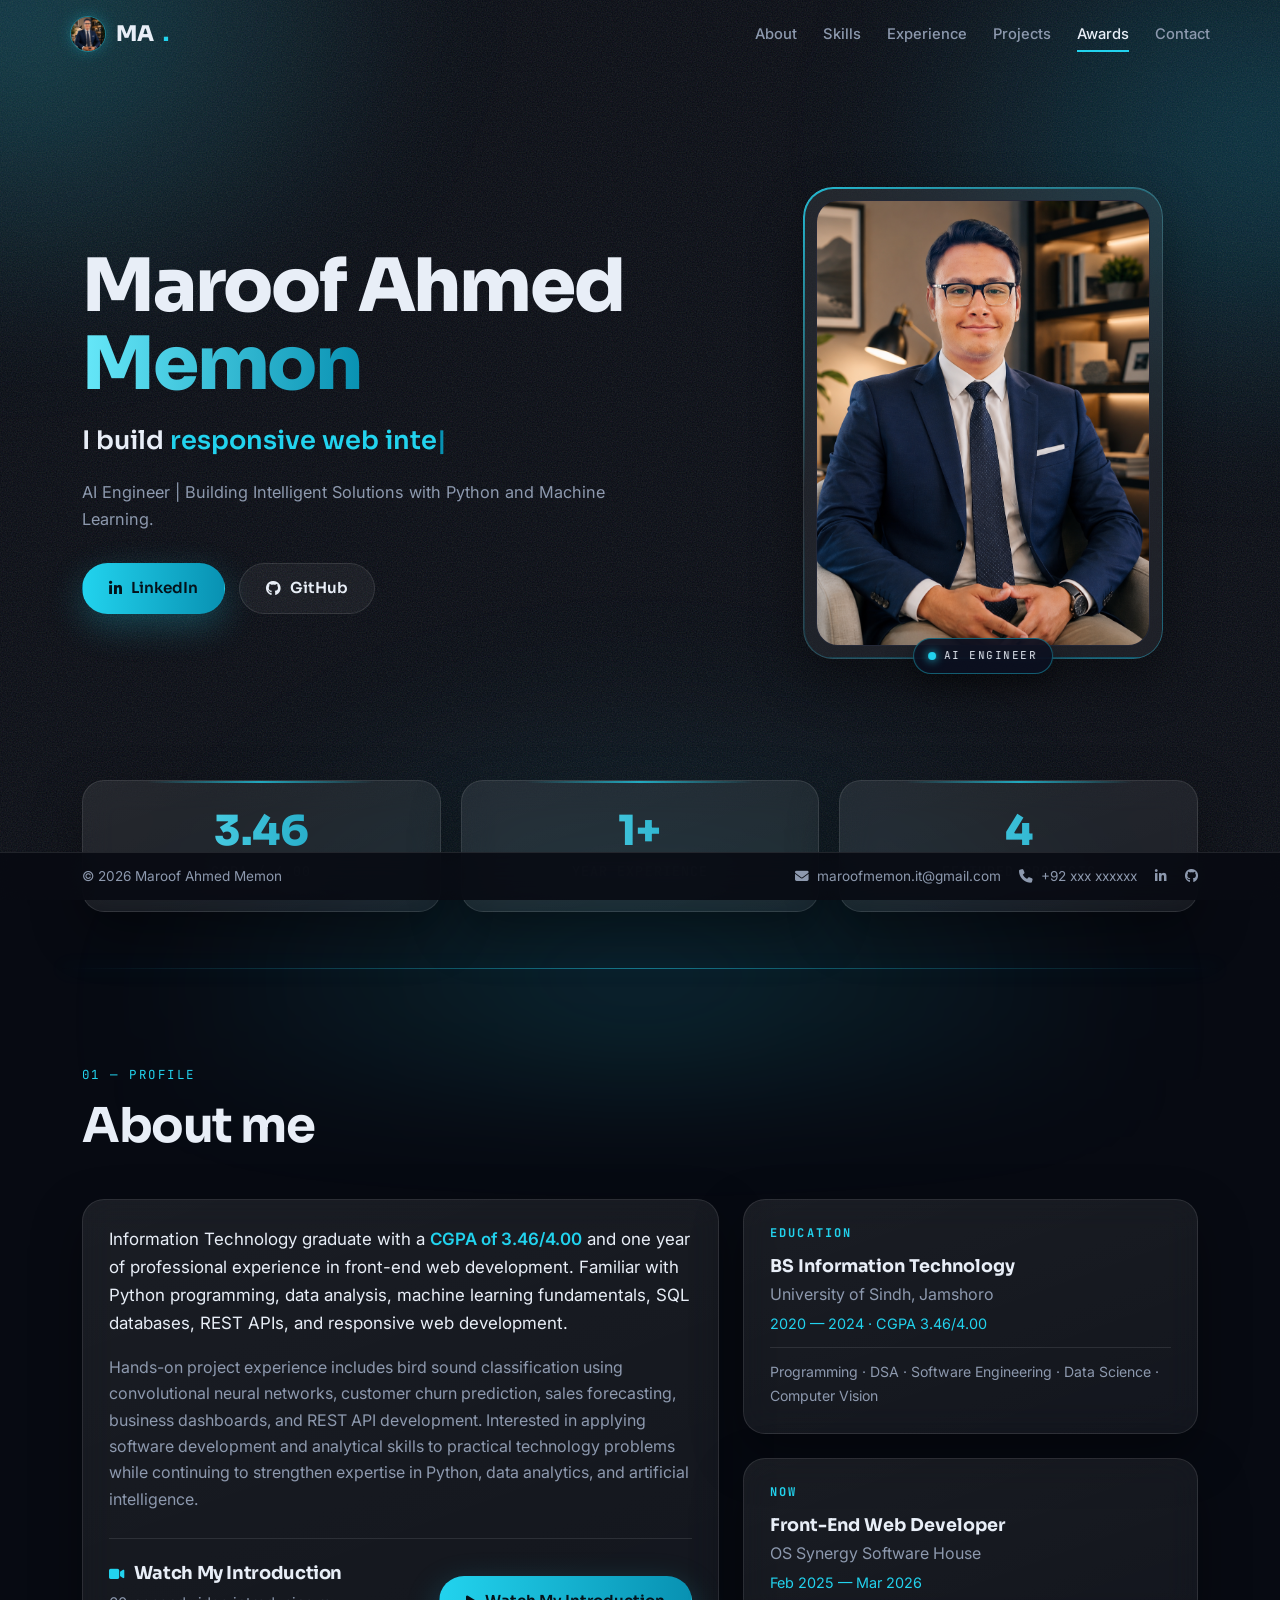
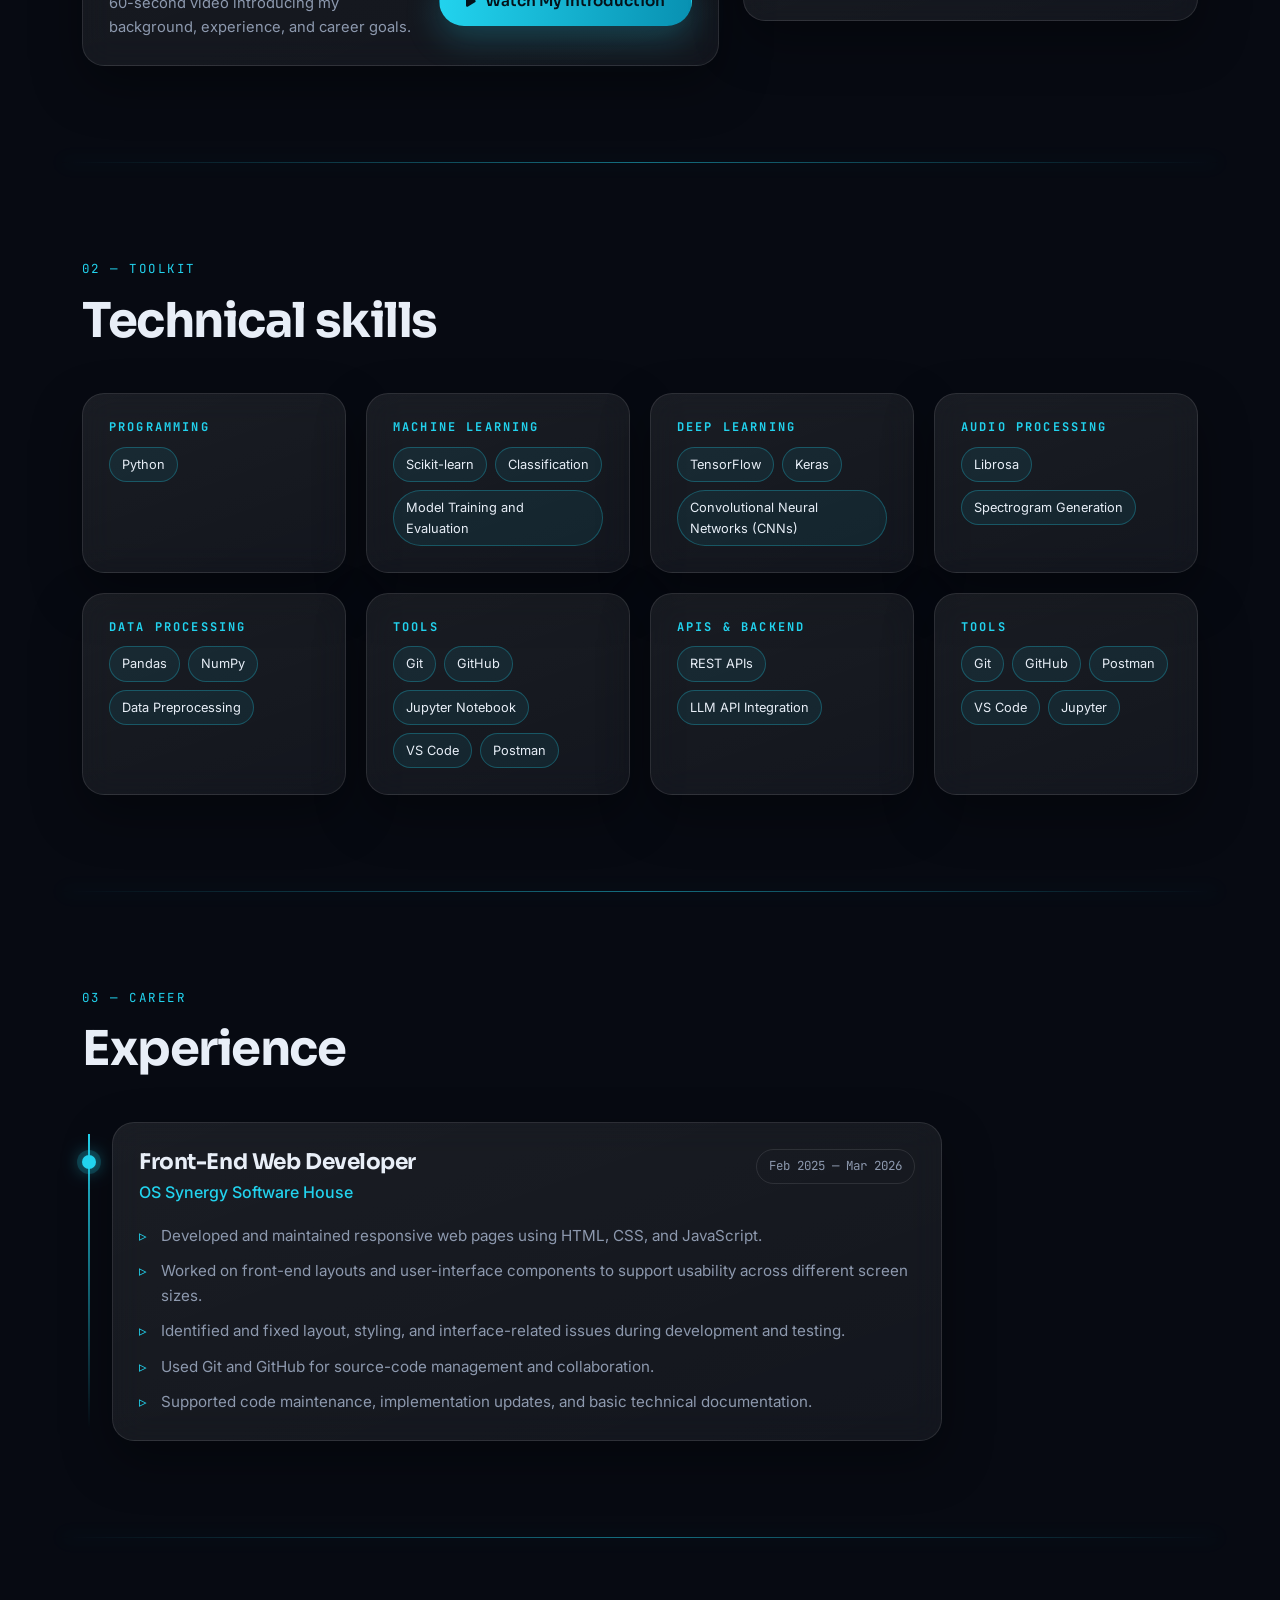
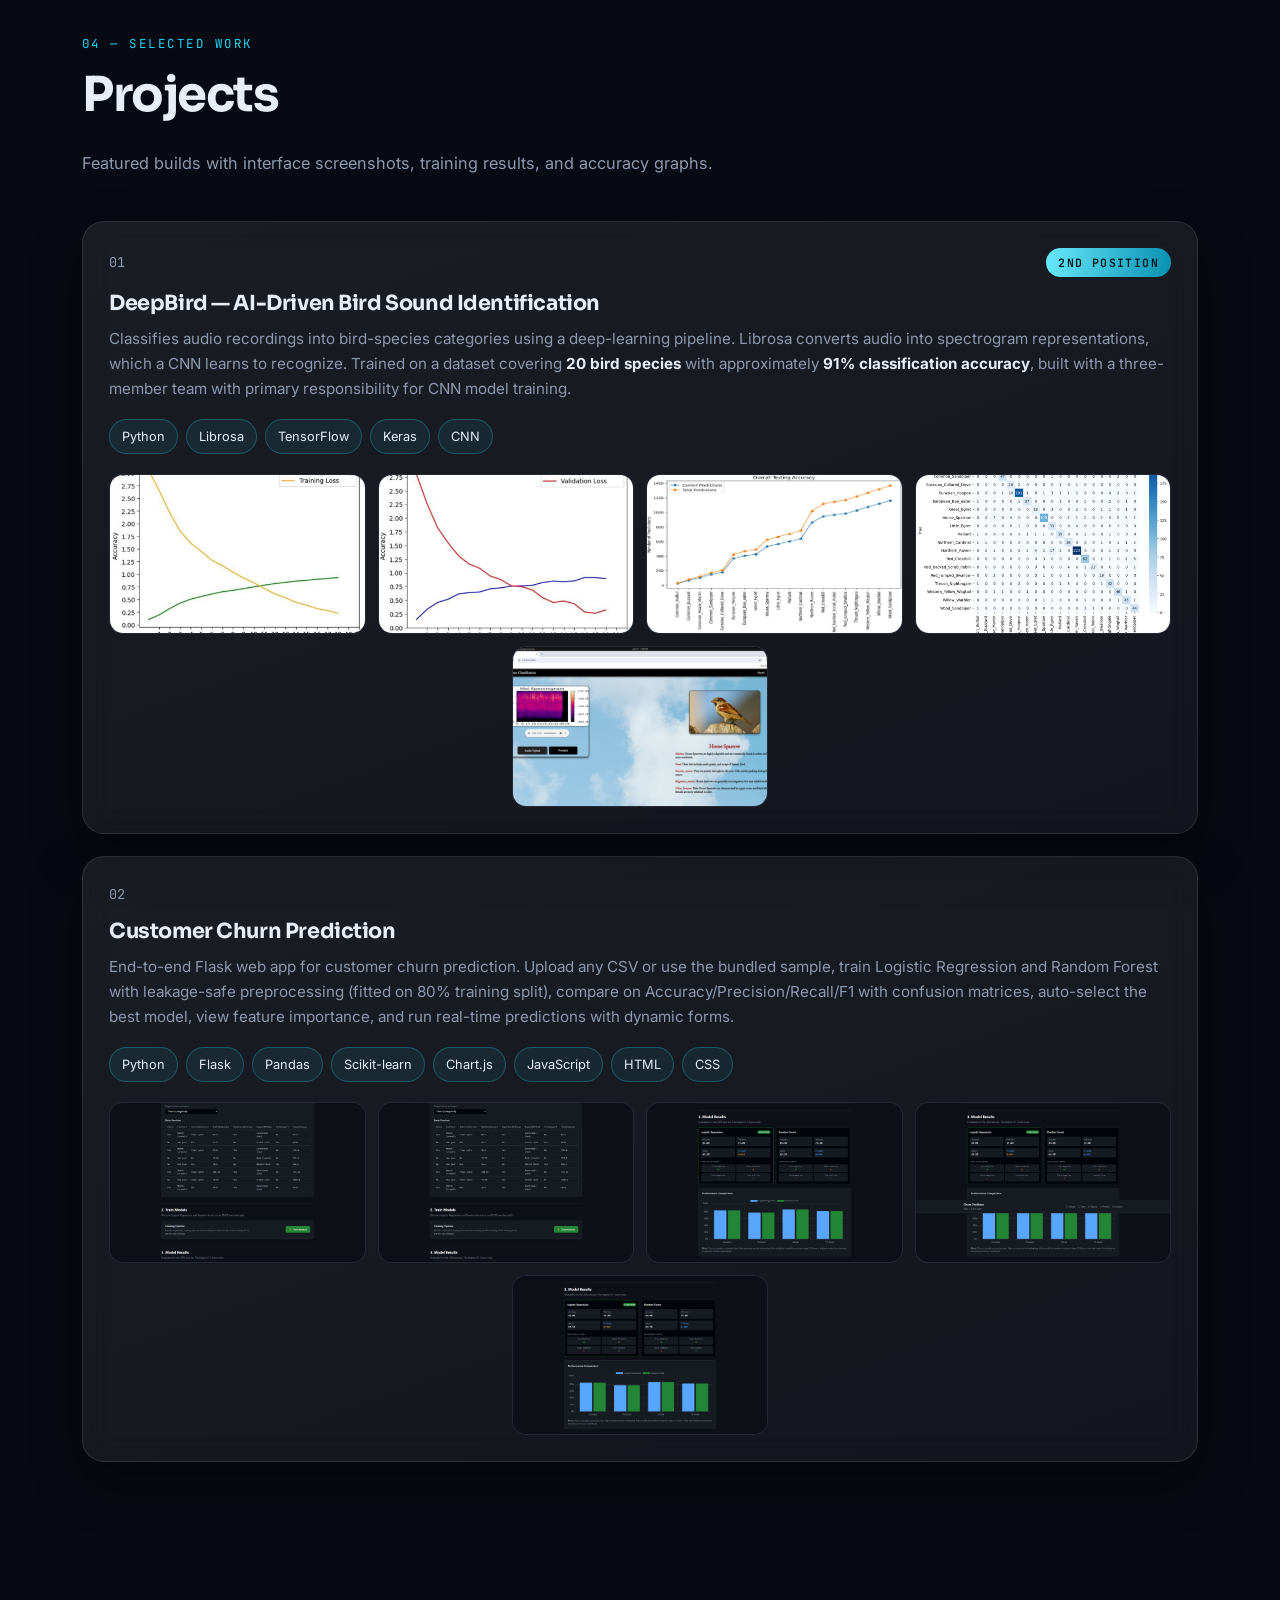
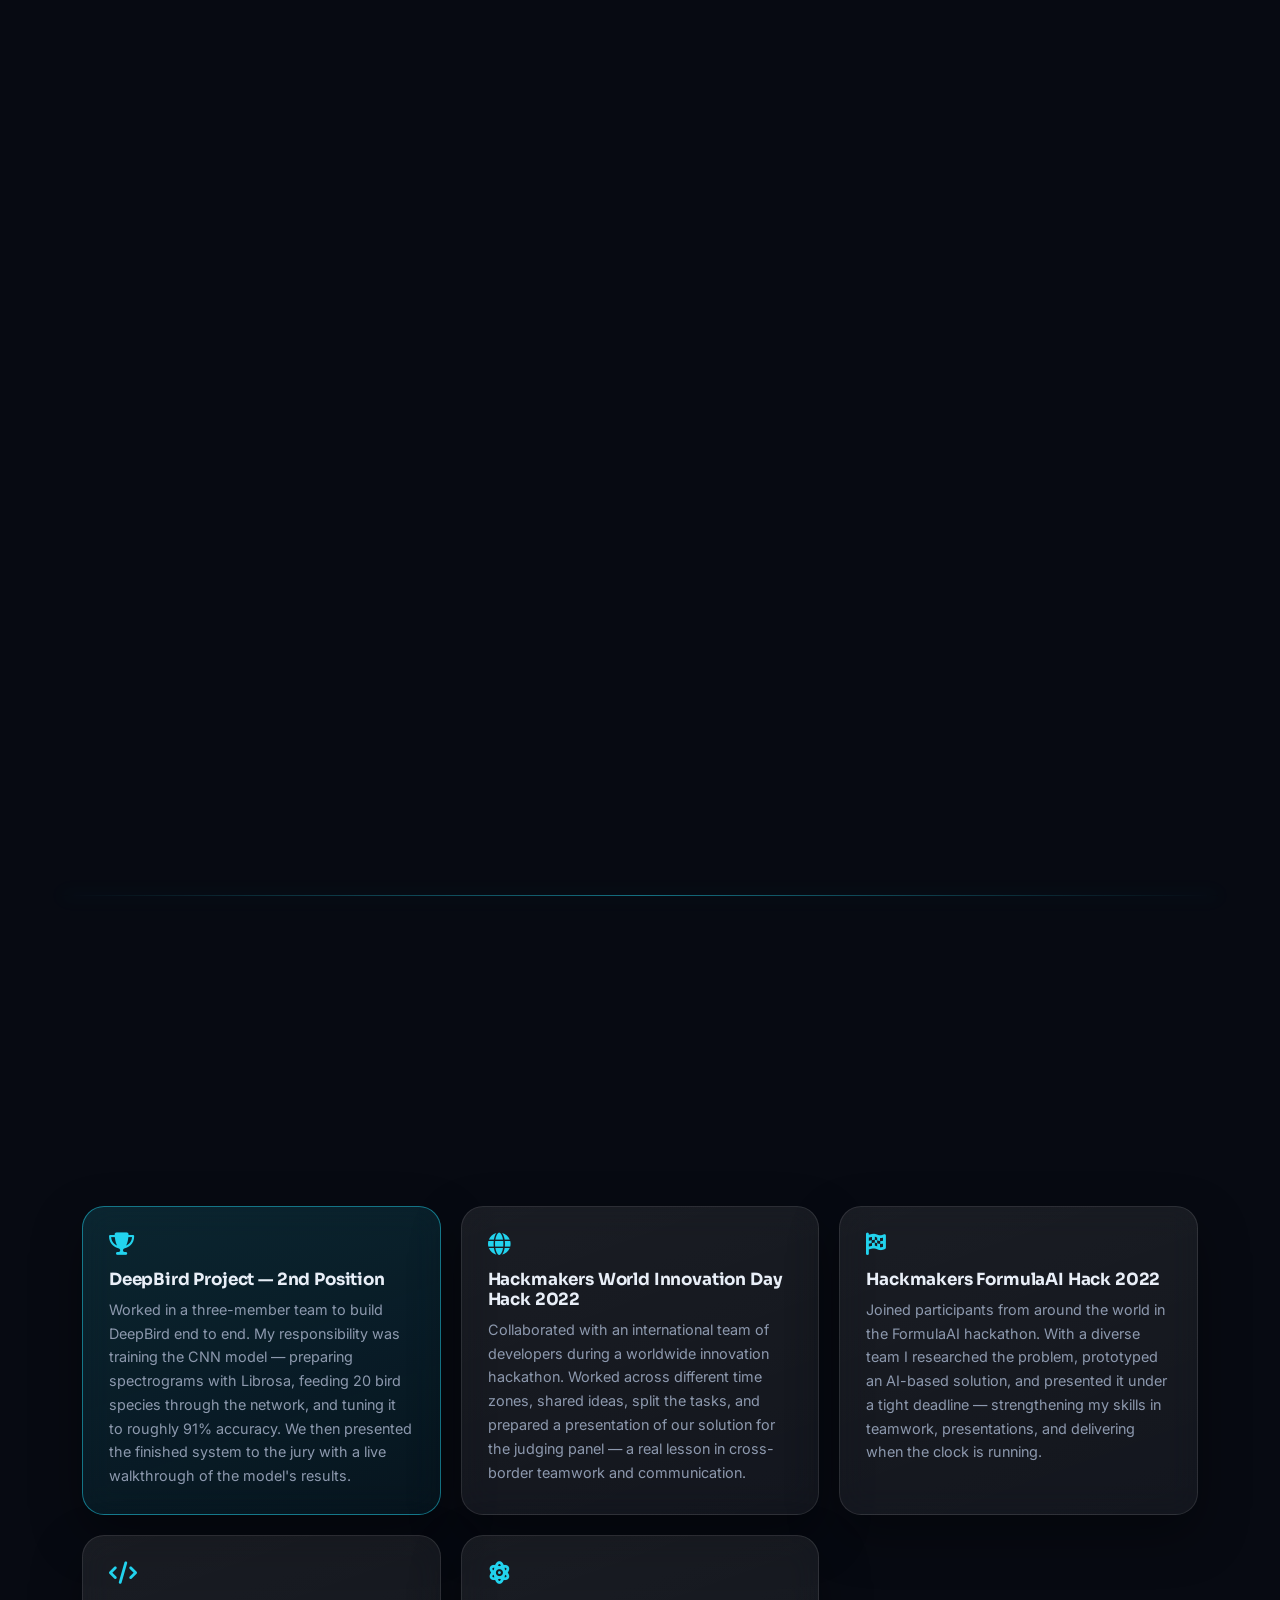
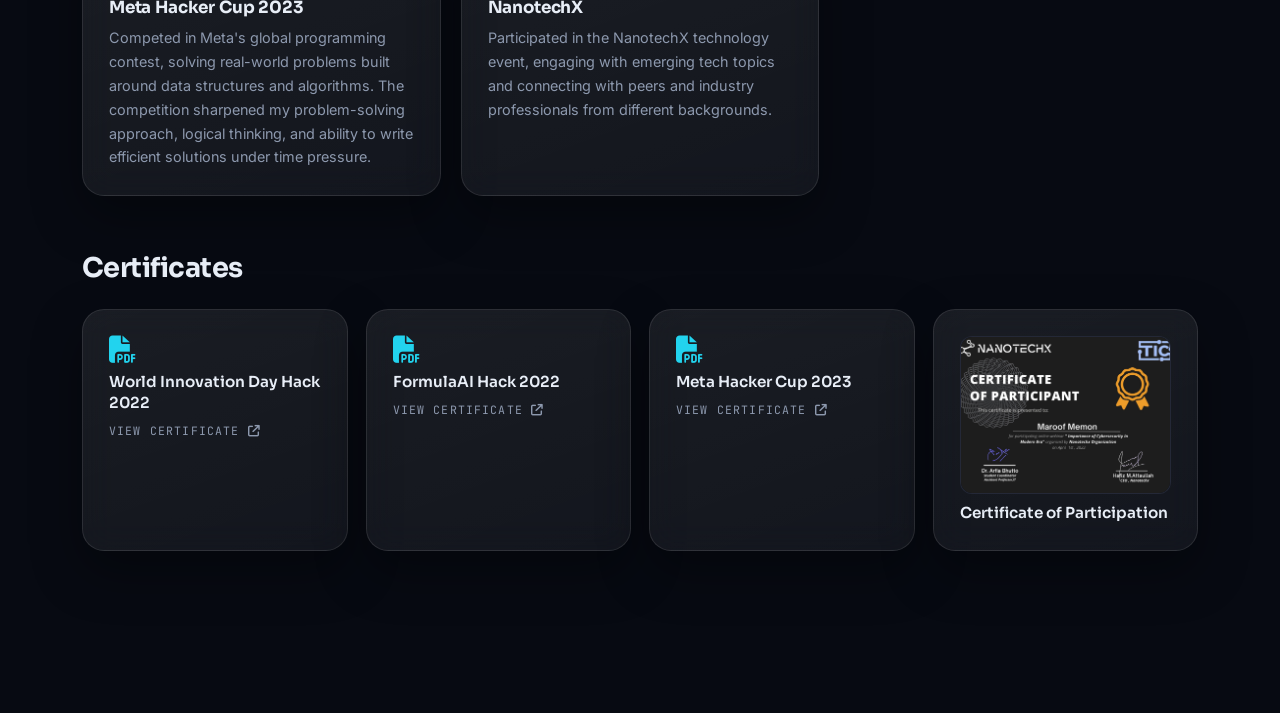
==== commit 122233c8: "Fix skills: merge tools/postman" ====
--- a/index.html
+++ b/index.html
@@ -151,12 +151,12 @@
         <ul class="chips"><li>Pandas</li><li>NumPy</li><li>Data Preprocessing</li></ul>
       </div>
       <div class="glass card skill-card reveal">
-        <h3>Tools &amp; Technologies</h3>
-        <ul class="chips"><li>Git</li><li>GitHub</li><li>Jupyter Notebook</li><li>VS Code</li></ul>
+        <h3>Tools</h3>
+        <ul class="chips"><li>Git</li><li>GitHub</li><li>Jupyter Notebook</li><li>VS Code</li><li>Postman</li></ul>
       </div>
       <div class="glass card skill-card reveal">
         <h3>APIs &amp; Backend</h3>
-        <ul class="chips"><li>REST APIs</li><li>LLM API Integration</li><li>Postman</li></ul>
+        <ul class="chips"><li>REST APIs</li><li>LLM API Integration</li></ul>
       </div>
       <div class="glass card skill-card reveal">
         <h3>Tools</h3>
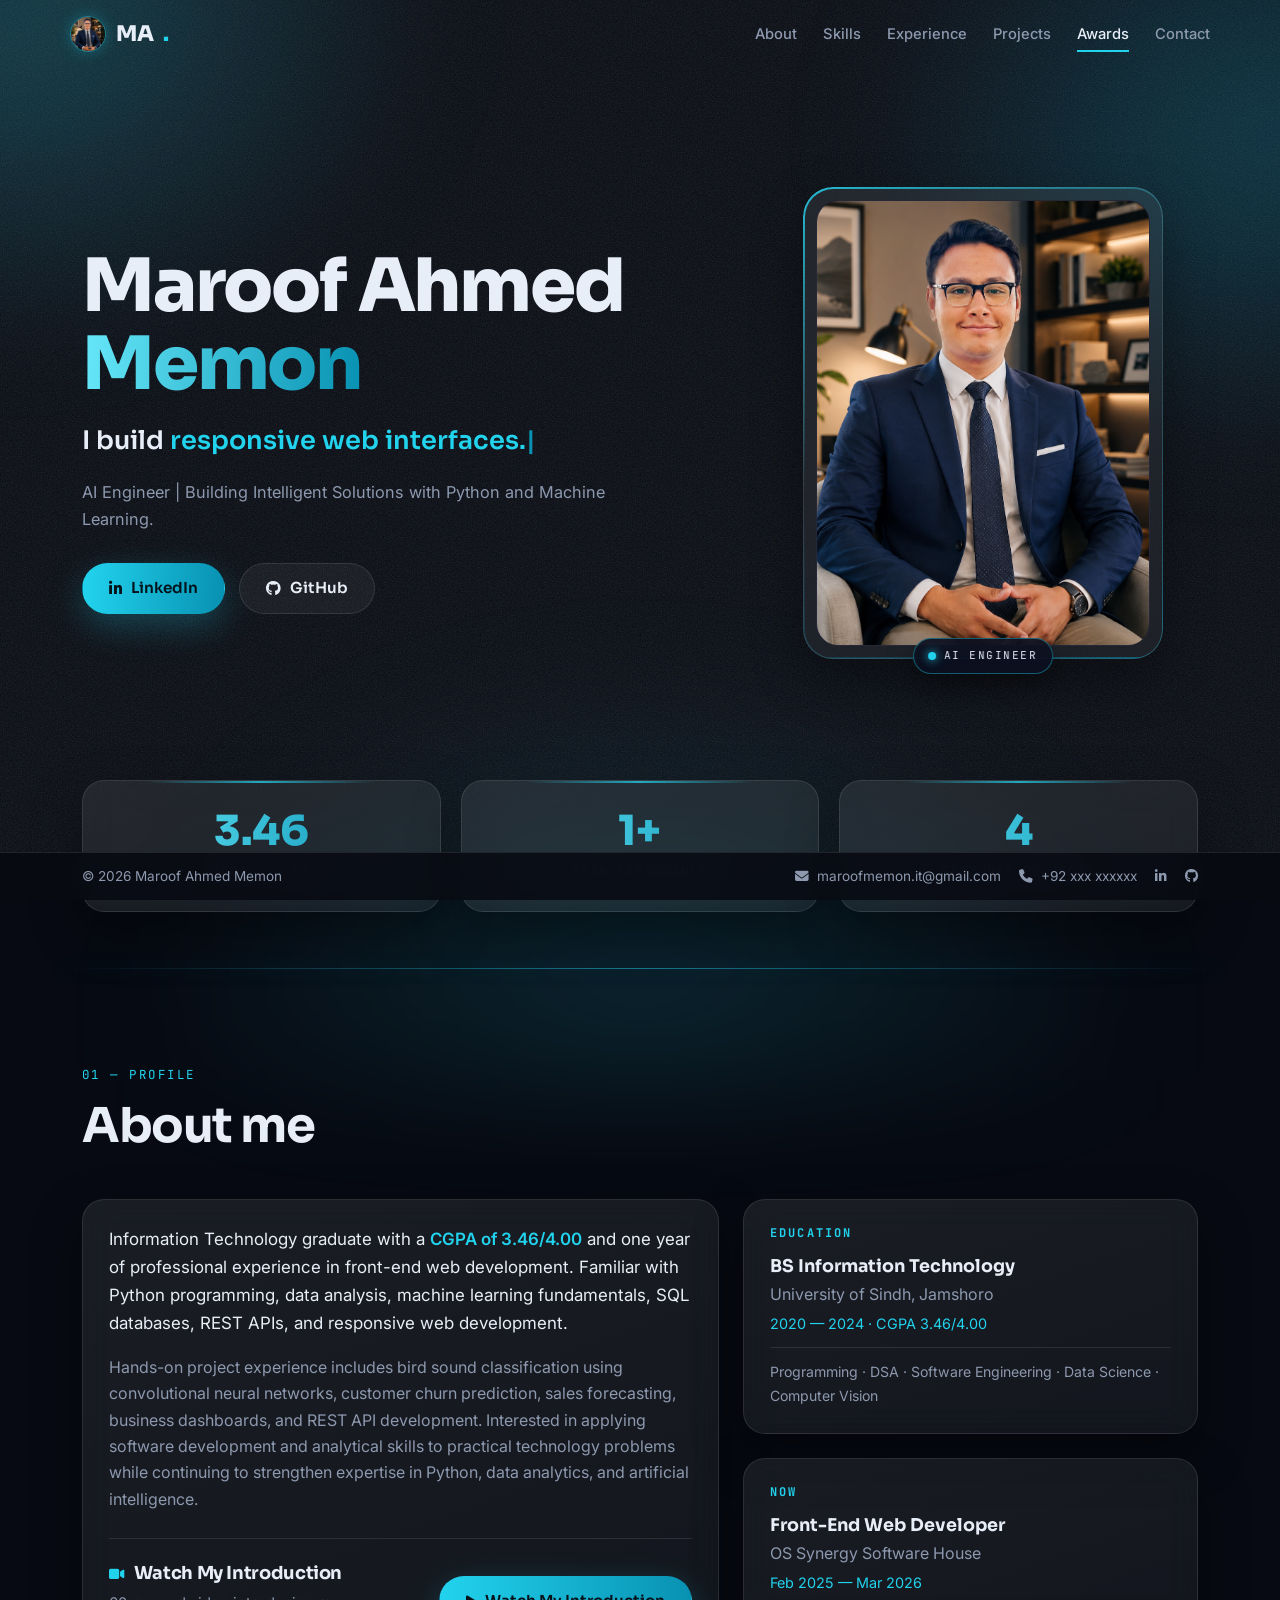
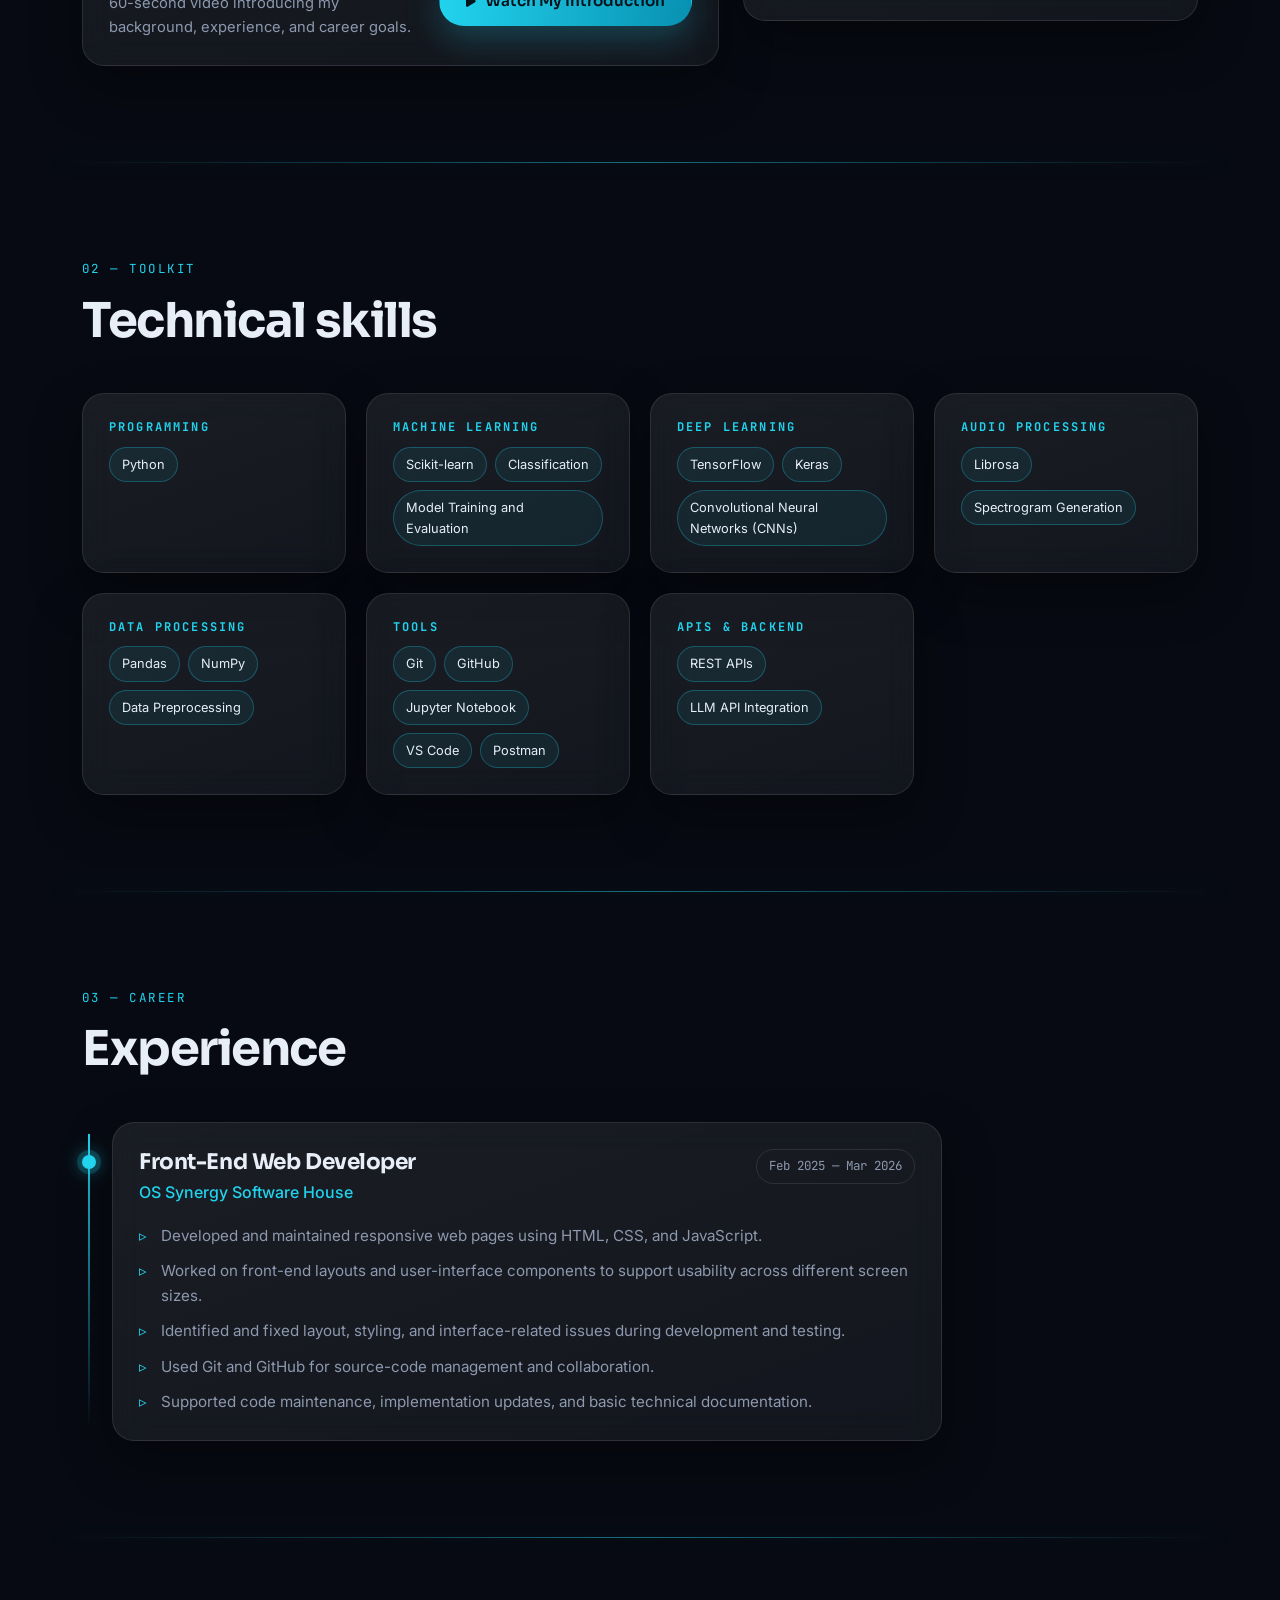
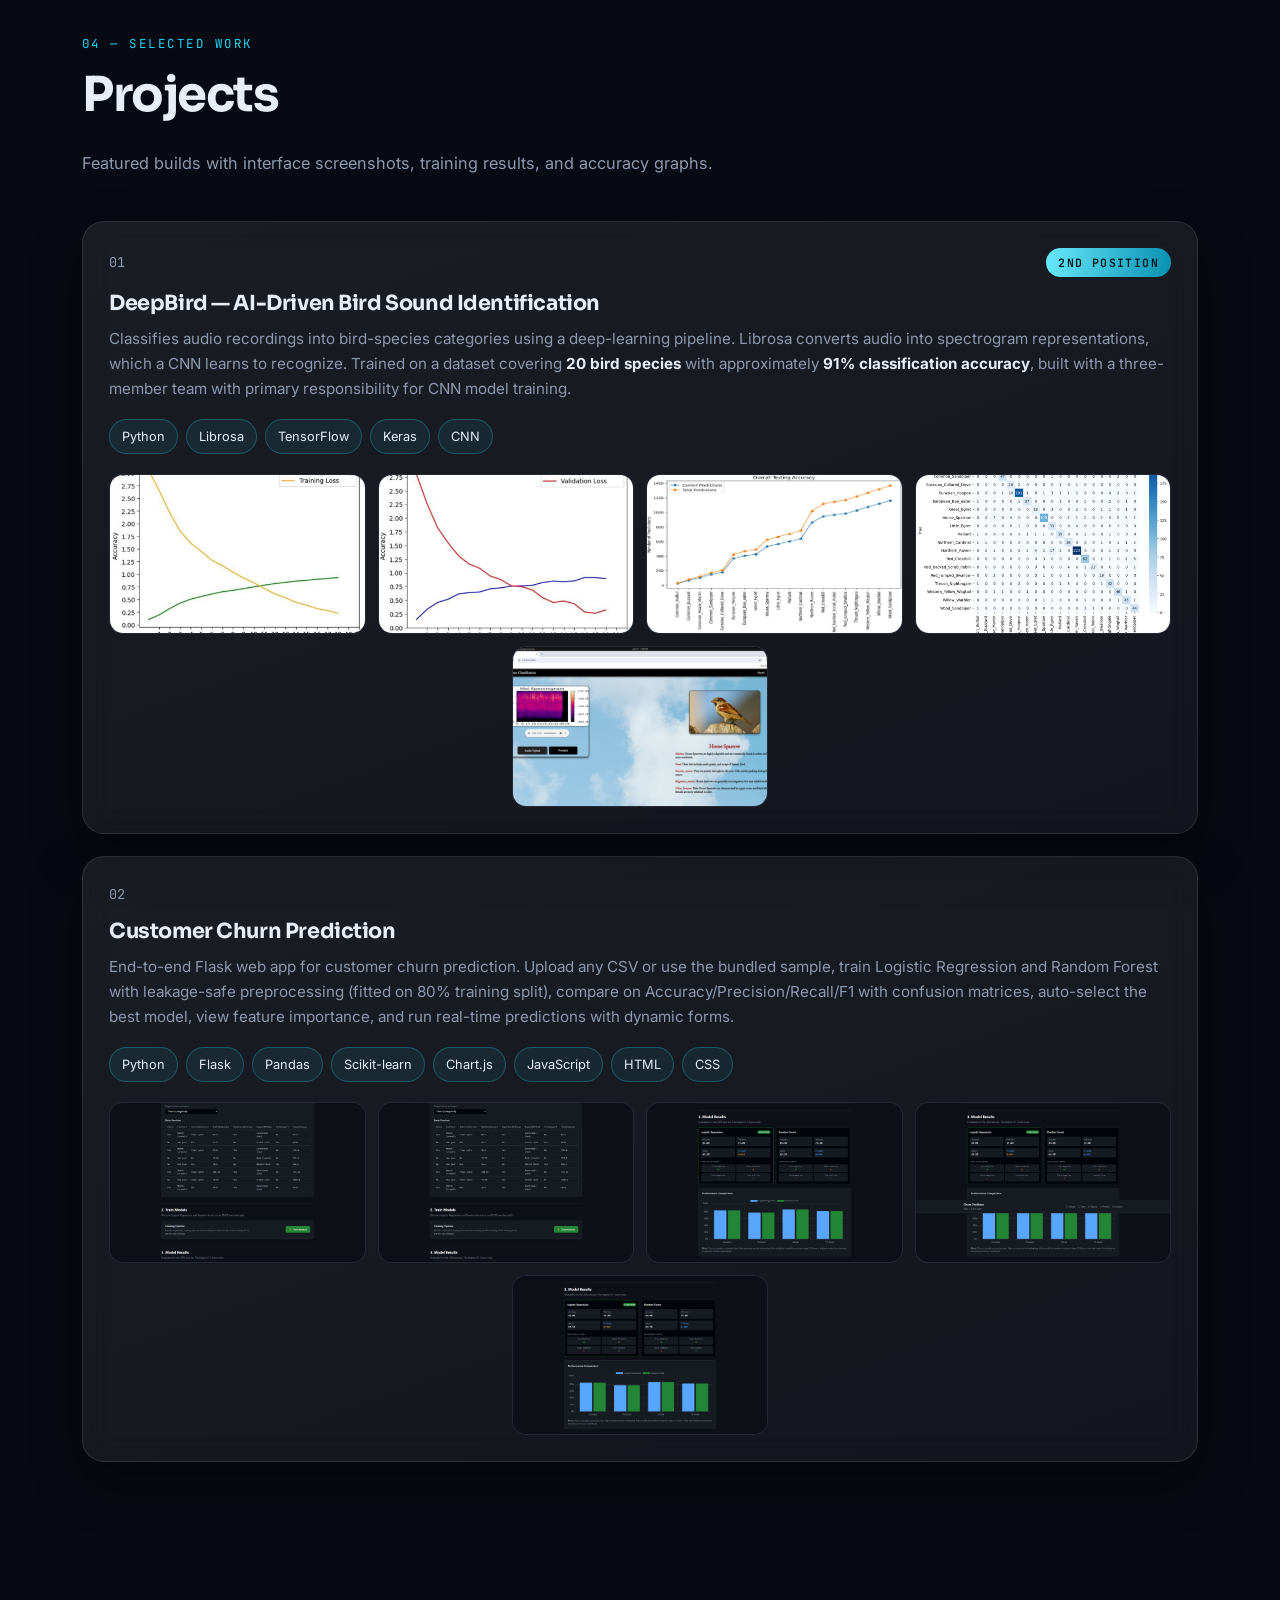
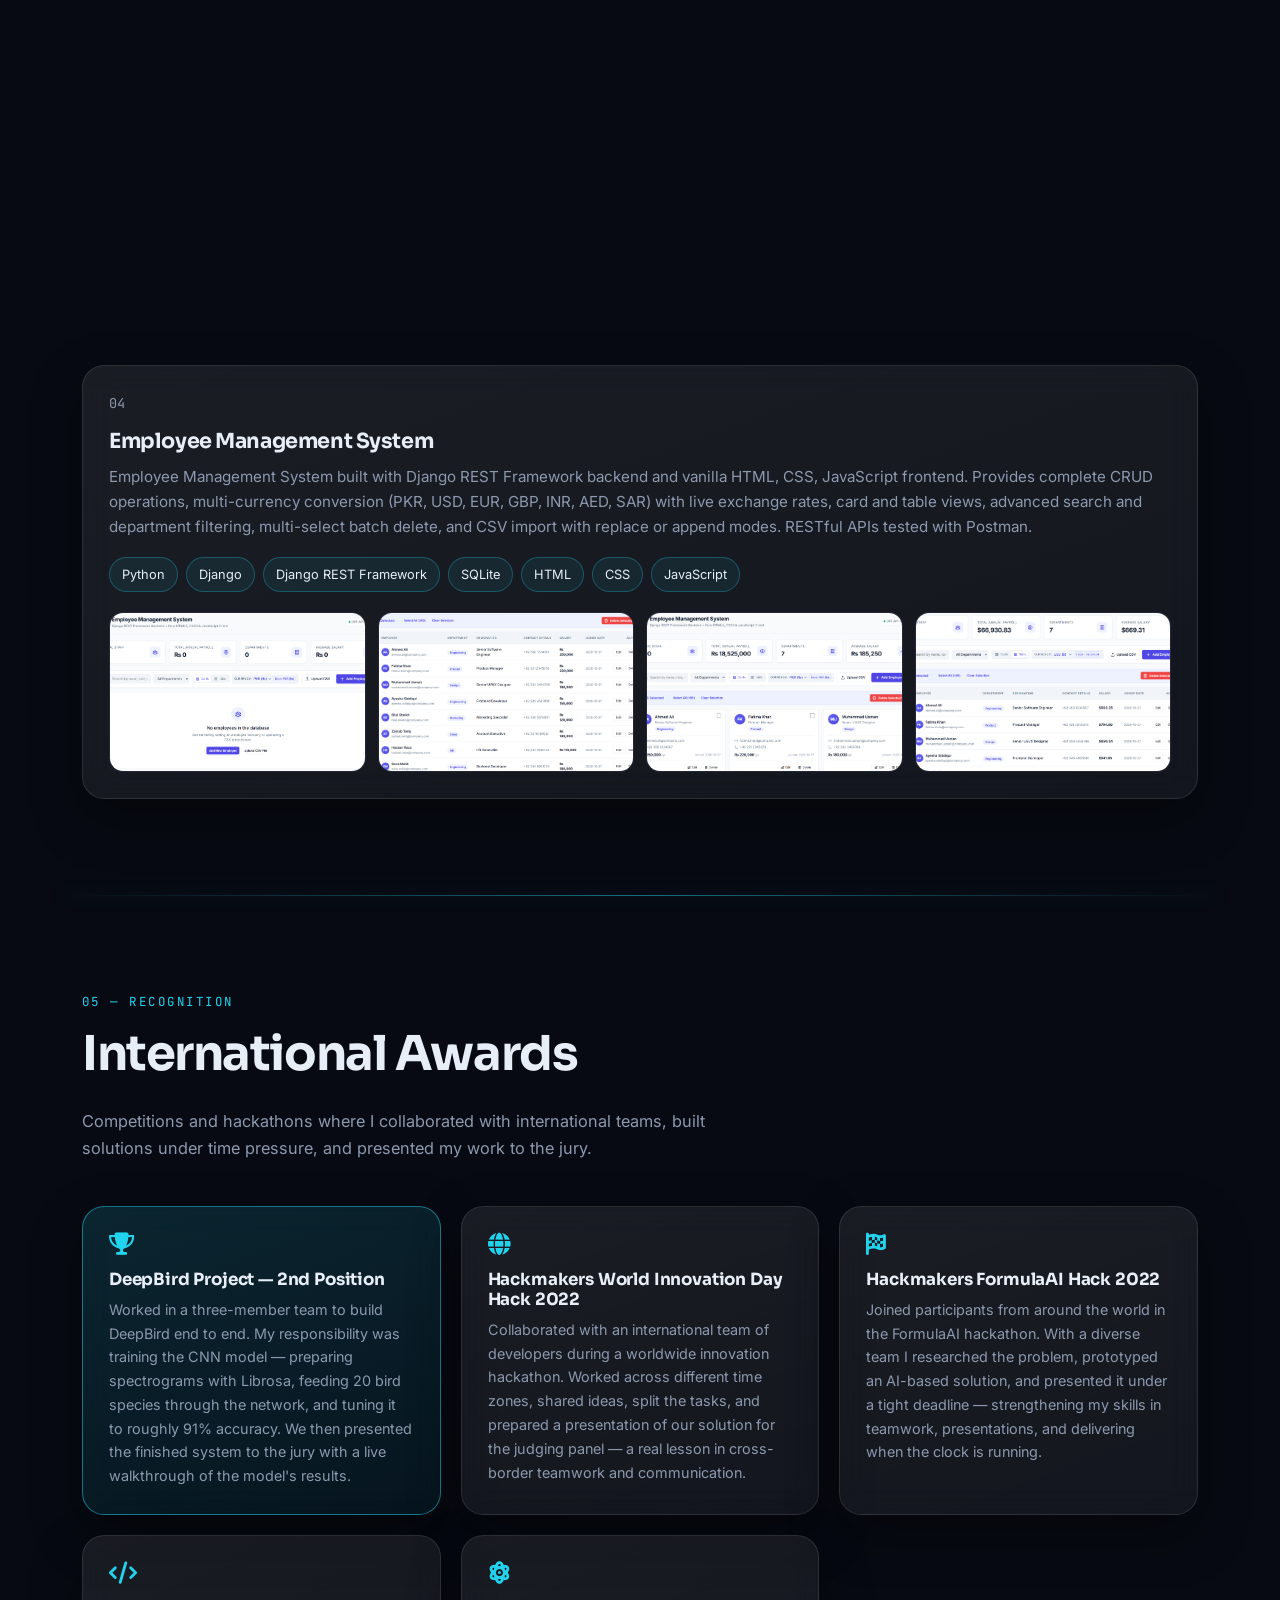
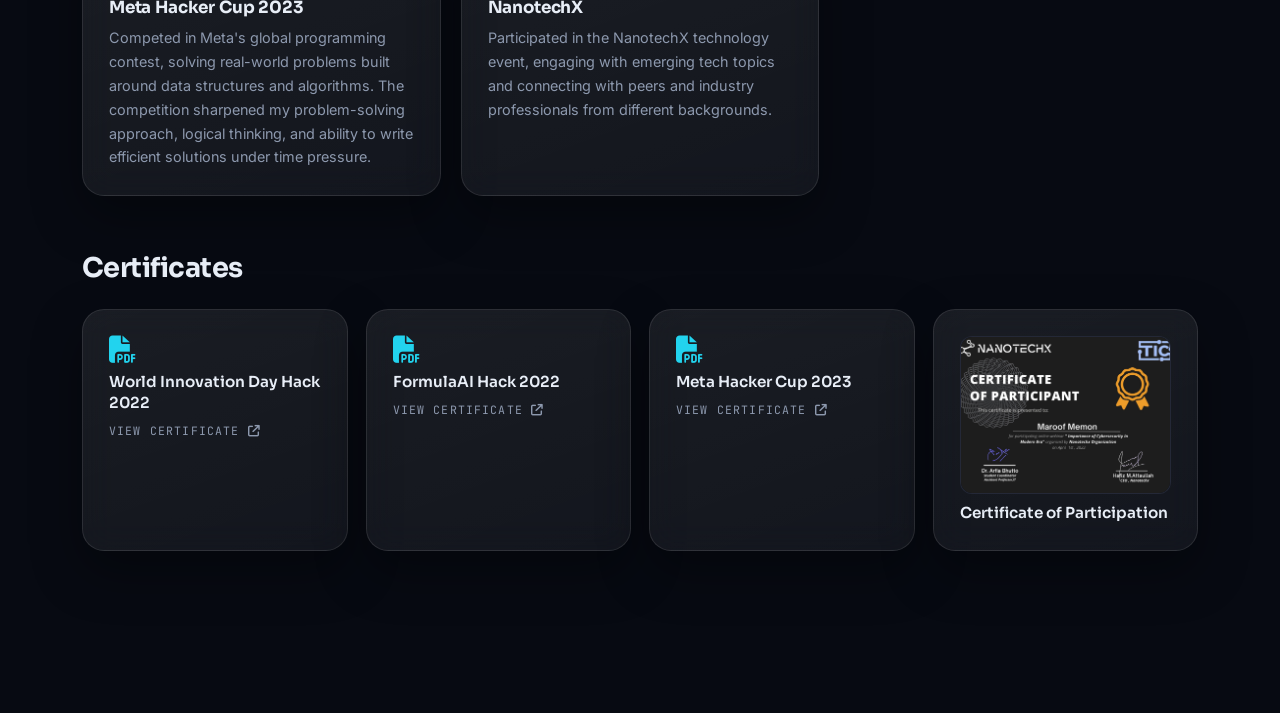
==== commit 7de02d46: "Remove duplicate Tools card" ====
--- a/index.html
+++ b/index.html
@@ -158,10 +158,7 @@
         <h3>APIs &amp; Backend</h3>
         <ul class="chips"><li>REST APIs</li><li>LLM API Integration</li></ul>
       </div>
-      <div class="glass card skill-card reveal">
-        <h3>Tools</h3>
-        <ul class="chips"><li>Git</li><li>GitHub</li><li>Postman</li><li>VS Code</li><li>Jupyter</li></ul>
-      </div>
+
     </div>
   </div>
 </section>
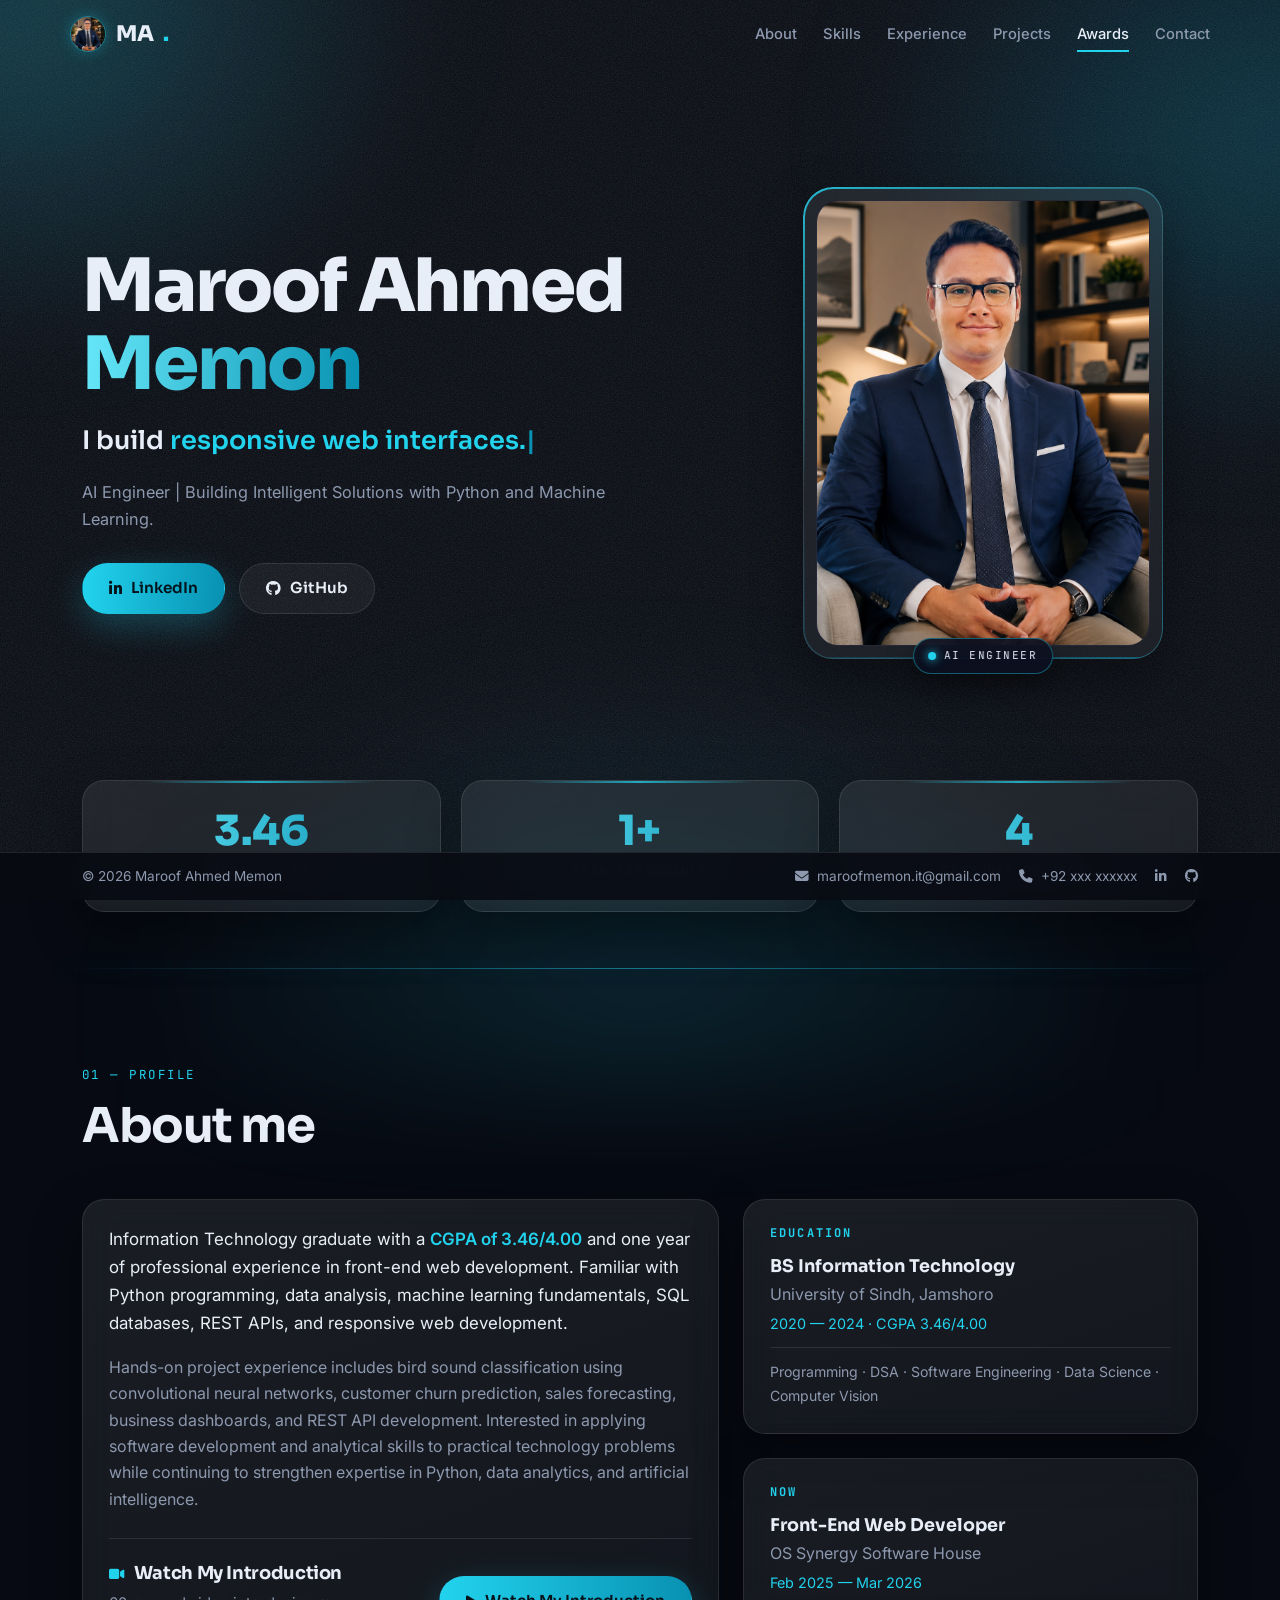
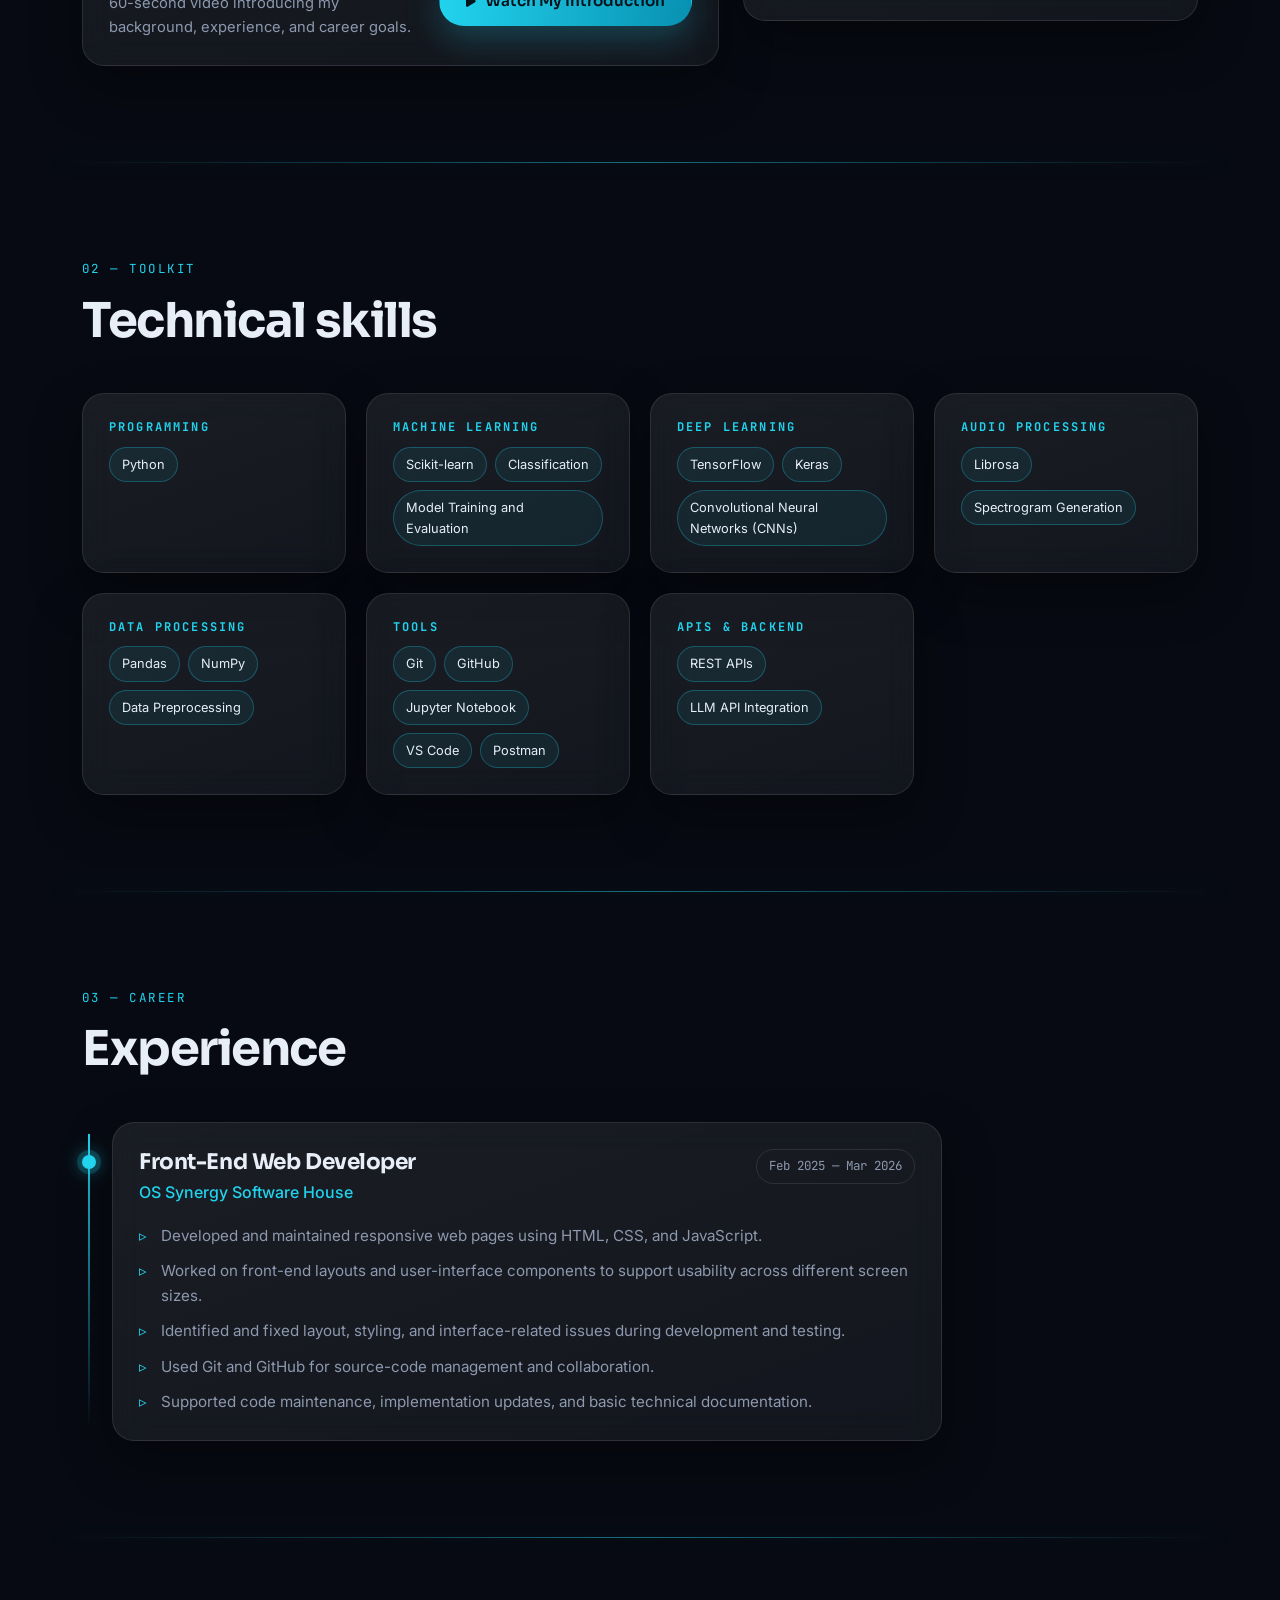
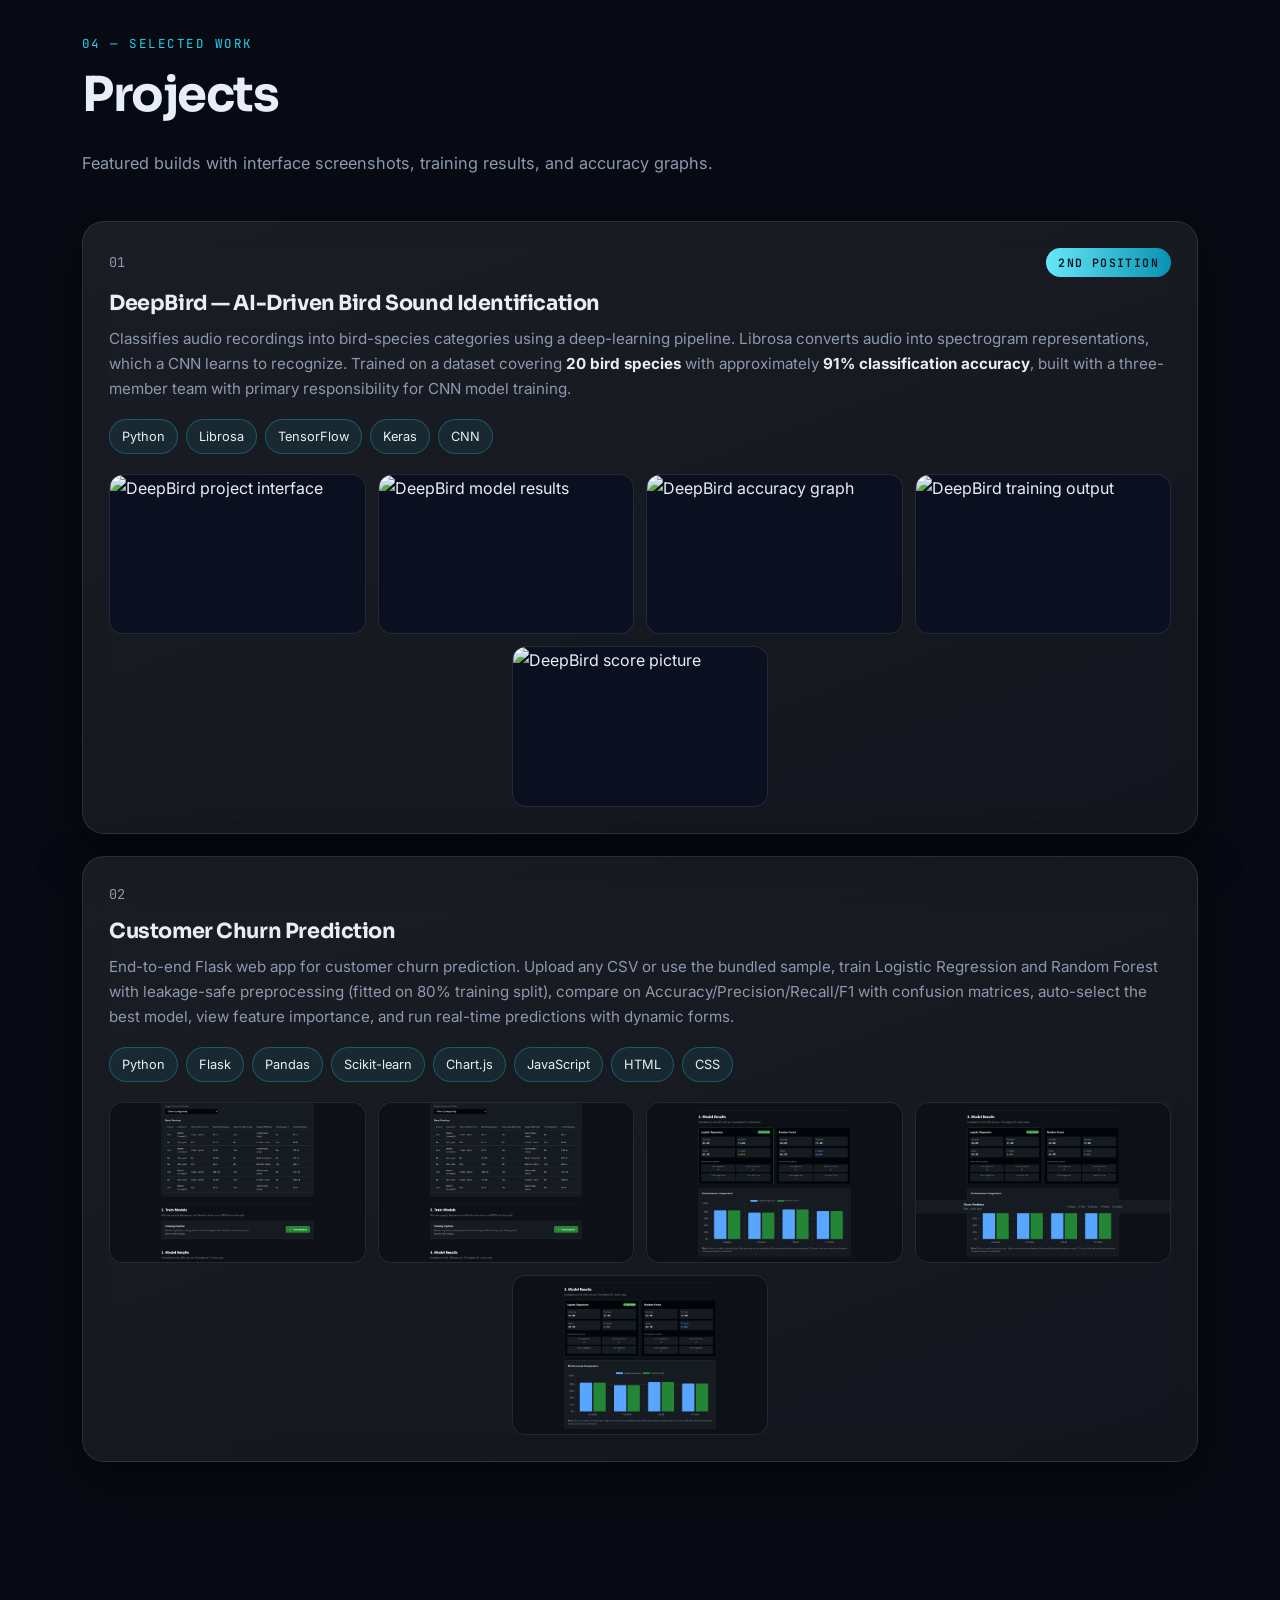
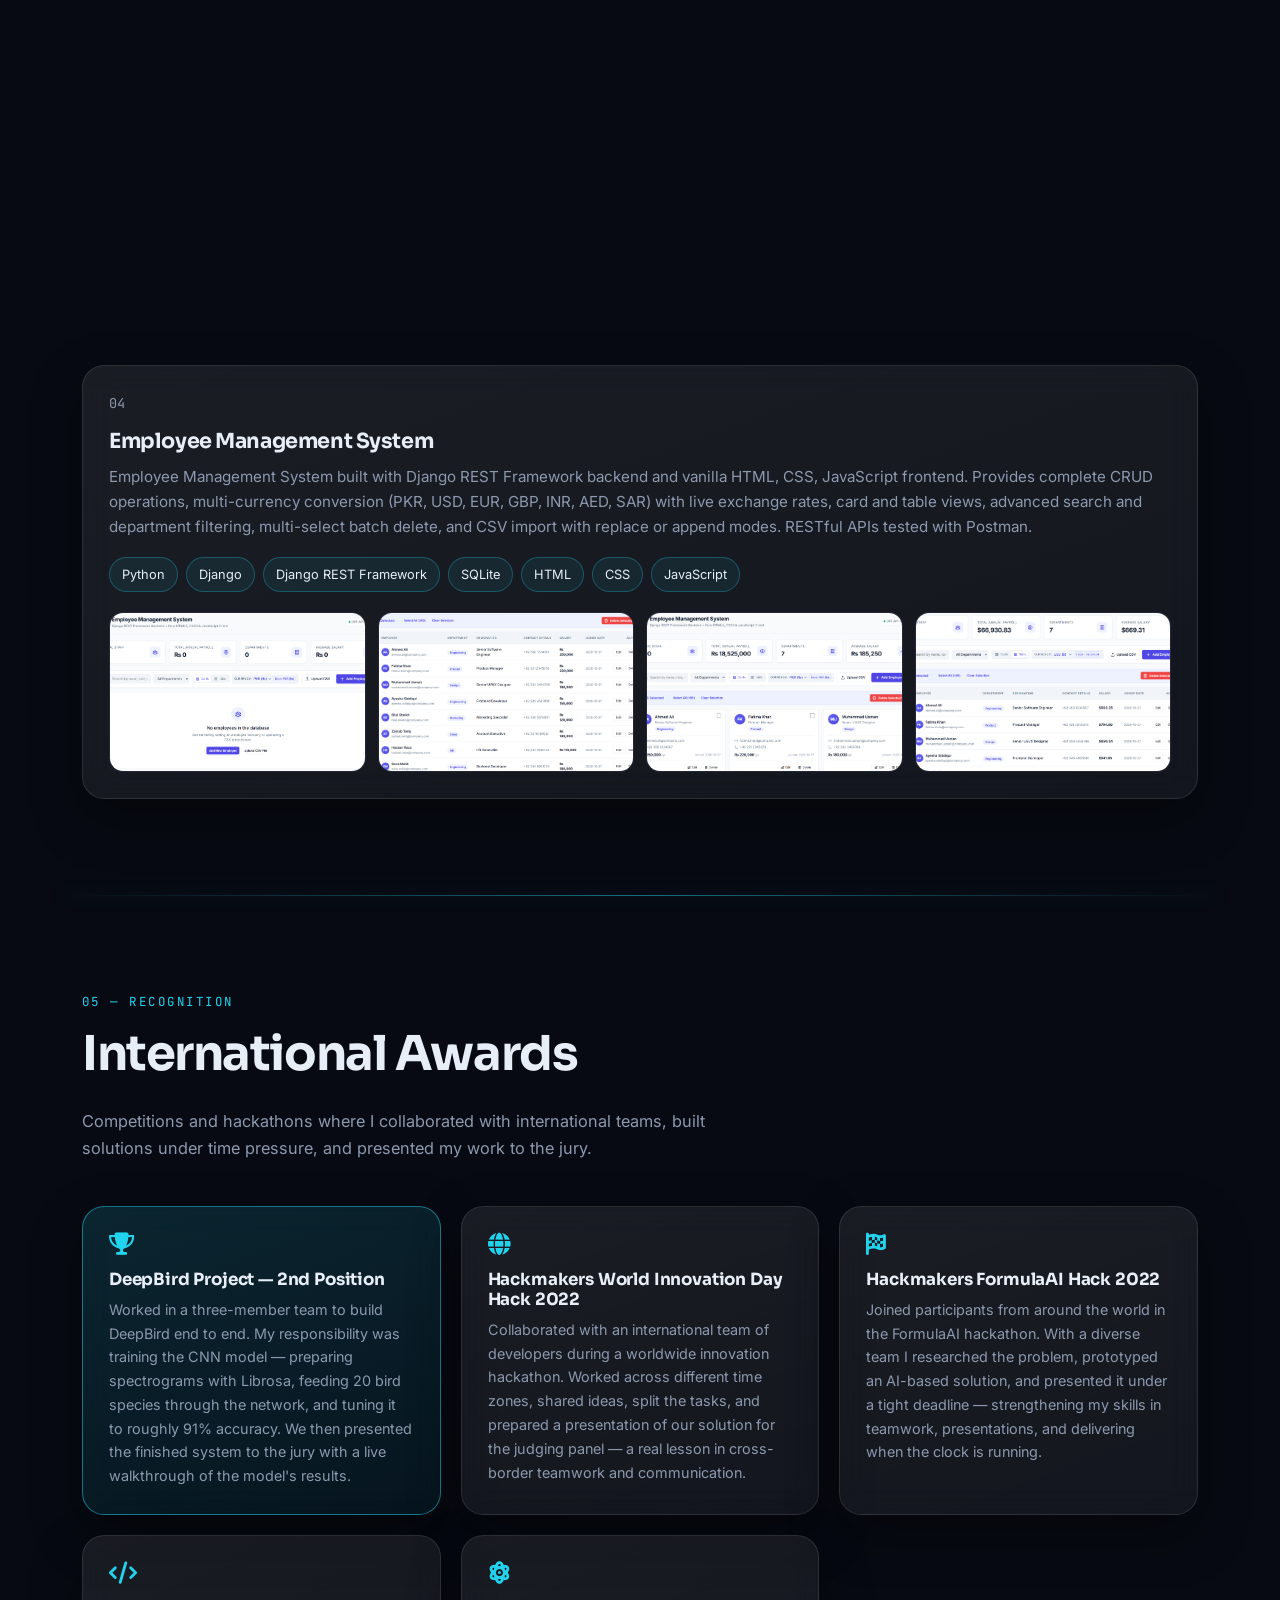
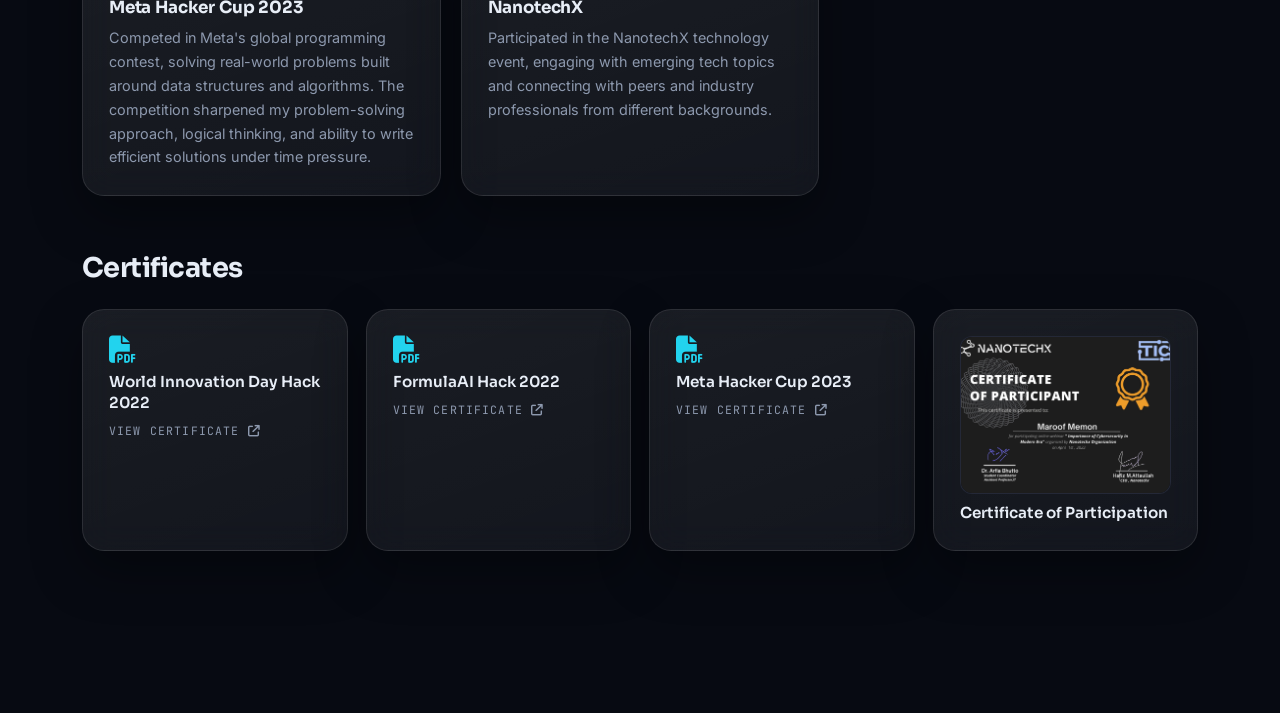
==== commit f1799219: "Reorganize assets into folders" ====
--- a/index.html
+++ b/index.html
@@ -10,7 +10,7 @@
 <link href="https://fonts.googleapis.com/css2?family=Sora:wght@300;400;600;700;800&family=Inter:wght@300;400;500;600&family=JetBrains+Mono:wght@400;600&display=swap" rel="stylesheet">
 <link href="https://cdn.jsdelivr.net/npm/bootstrap@5.3.3/dist/css/bootstrap.min.css" rel="stylesheet">
 <link href="https://cdnjs.cloudflare.com/ajax/libs/font-awesome/6.5.2/css/all.min.css" rel="stylesheet">
-<link rel="stylesheet" href="style.css">
+<link rel="stylesheet" href="assets/css/style.css">
 </head>
 <body>
 
@@ -211,11 +211,11 @@
         <p>Classifies audio recordings into bird-species categories using a deep-learning pipeline. Librosa converts audio into spectrogram representations, which a CNN learns to recognize. Trained on a dataset covering <strong>20 bird species</strong> with approximately <strong>91% classification accuracy</strong>, built with a three-member team with primary responsibility for CNN model training.</p>
         <ul class="chips tech"><li>Python</li><li>Librosa</li><li>TensorFlow</li><li>Keras</li><li>CNN</li></ul>
         <div class="project-media gallery">
-          <img class="zoomable" src="Deepbird%20picture1.png" alt="DeepBird project interface" loading="lazy">
-          <img class="zoomable" src="Deepbird%20picture2.png" alt="DeepBird model results" loading="lazy">
-          <img class="zoomable" src="Deepbird%20picture3.png" alt="DeepBird accuracy graph" loading="lazy">
-          <img class="zoomable" src="Deepbird%20picture4.png" alt="DeepBird training output" loading="lazy">
-          <img class="zoomable" src="Deepbird%20picture5.png" alt="DeepBird score picture" loading="lazy">
+          <img class="zoomable" src="images/Deepbird%20picture1.png" alt="DeepBird project interface" loading="lazy">
+          <img class="zoomable" src="images/Deepbird%20picture2.png" alt="DeepBird model results" loading="lazy">
+          <img class="zoomable" src="images/Deepbird%20picture3.png" alt="DeepBird accuracy graph" loading="lazy">
+          <img class="zoomable" src="images/Deepbird%20picture4.png" alt="DeepBird training output" loading="lazy">
+          <img class="zoomable" src="images/Deepbird%20picture5.png" alt="DeepBird score picture" loading="lazy">
         </div>
       </article>
 
@@ -371,6 +371,6 @@
   </div>
 </div>
 
-<script src="script.js"></script>
+<script src="assets/js/script.js"></script>
 </body>
 </html>
--- a/assets/css/style.css
+++ b/assets/css/style.css
@@ -0,0 +1,879 @@
+:root {
+  --bg: #070a12;
+  --bg-2: #0b1020;
+  --text: #e8eef7;
+  --muted: #8d99ae;
+  --accent: #22d3ee;
+  --accent-deep: #0891b2;
+  --accent-bright: #67e8f9;
+  --glass: rgba(255, 255, 255, 0.05);
+  --glass-2: rgba(255, 255, 255, 0.08);
+  --stroke: rgba(255, 255, 255, 0.1);
+  --radius: 22px;
+  --footer-h: 48px;
+  --font-display: "Sora", system-ui, sans-serif;
+  --font-body: "Inter", system-ui, sans-serif;
+  --font-mono: "JetBrains Mono", monospace;
+}
+
+* { margin: 0; padding: 0; box-sizing: border-box; }
+
+html { scroll-behavior: smooth; scroll-padding-top: 90px; }
+
+body {
+  font-family: var(--font-body);
+  background: var(--bg);
+  color: var(--text);
+  line-height: 1.65;
+  overflow-x: hidden;
+  -webkit-font-smoothing: antialiased;
+  padding-bottom: calc(var(--footer-h) + 18px);
+}
+
+a { text-decoration: none; color: inherit; }
+p { margin-bottom: 0; }
+ul { list-style: none; padding-left: 0; margin-bottom: 0; }
+h1, h2, h3, h4, h5, h6 {
+  font-family: var(--font-display);
+  font-weight: 700;
+  line-height: 1.2;
+  margin-top: 0;
+  margin-bottom: 0.5rem;
+  color: var(--text);
+}
+
+.bg-mesh {
+  position: fixed;
+  inset: -20%;
+  z-index: -2;
+  background:
+    radial-gradient(40% 45% at 15% 15%, rgba(34, 211, 238, 0.26), transparent 60%),
+    radial-gradient(38% 42% at 85% 25%, rgba(8, 145, 178, 0.32), transparent 60%),
+    radial-gradient(45% 45% at 50% 95%, rgba(34, 211, 238, 0.14), transparent 65%);
+  filter: blur(60px);
+  animation: drift 22s ease-in-out infinite alternate;
+}
+
+@keyframes drift {
+  0% { transform: translate3d(0, 0, 0) scale(1); }
+  100% { transform: translate3d(-3%, 2%, 0) scale(1.08); }
+}
+
+.grain {
+  position: fixed;
+  inset: 0;
+  z-index: -1;
+  pointer-events: none;
+  opacity: 0.4;
+  background-image: url("data:image/svg+xml,%3Csvg xmlns='http://www.w3.org/2000/svg' width='160' height='160'%3E%3Cfilter id='n'%3E%3CfeTurbulence type='fractalNoise' baseFrequency='0.8' numOctaves='3'/%3E%3C/filter%3E%3Crect width='100%25' height='100%25' filter='url(%23n)' opacity='0.35'/%3E%3C/svg%3E");
+}
+
+.container { width: min(1160px, 92%); margin-inline: auto; }
+
+.glass {
+  background: linear-gradient(160deg, var(--glass-2), var(--glass));
+  border: 1px solid var(--stroke);
+  backdrop-filter: blur(16px);
+  -webkit-backdrop-filter: blur(16px);
+  border-radius: var(--radius);
+  box-shadow: 0 20px 50px rgba(0, 0, 0, 0.35);
+}
+
+.card { color: var(--text); padding: 26px; transition: transform 0.35s ease, border-color 0.35s ease, box-shadow 0.35s ease; }
+.card:hover {
+  transform: translateY(-5px);
+  border-color: rgba(34, 211, 238, 0.45);
+  box-shadow: 0 26px 60px rgba(34, 211, 238, 0.12);
+}
+
+.grad-text {
+  background: linear-gradient(92deg, var(--accent-bright), var(--accent-deep));
+  -webkit-background-clip: text;
+  background-clip: text;
+  color: transparent;
+}
+
+/* ---------- Nav ---------- */
+.nav {
+  position: fixed;
+  top: 0; left: 0; right: 0;
+  z-index: 100;
+  transition: background 0.3s ease, border-color 0.3s ease;
+  border-bottom: 1px solid transparent;
+}
+.nav.scrolled {
+  background: rgba(7, 10, 18, 0.8);
+  backdrop-filter: blur(18px);
+  -webkit-backdrop-filter: blur(18px);
+  border-bottom-color: var(--stroke);
+}
+.nav-inner { display: flex; align-items: center; justify-content: space-between; padding: 16px 0; }
+.logo { font-family: var(--font-display); font-weight: 800; font-size: 1.35rem; color: var(--text); letter-spacing: -0.02em; display: inline-flex; align-items: center; gap: 10px; }
+.logo-pic {
+  width: 36px;
+  height: 36px;
+  border-radius: 50%;
+  object-fit: cover;
+  object-position: center;
+  border: 1px solid rgba(34, 211, 238, 0.45);
+  box-shadow: 0 0 14px rgba(34, 211, 238, 0.28);
+  transition: transform 0.3s ease, border-color 0.3s ease, box-shadow 0.3s ease;
+}
+.logo:hover .logo-pic {
+  transform: scale(1.08);
+  border-color: var(--accent);
+  box-shadow: 0 0 20px rgba(34, 211, 238, 0.5);
+}
+.logo-dot { color: var(--accent); }
+.nav-links { display: flex; align-items: center; gap: 26px; }
+.nav-links a {
+  color: var(--muted);
+  font-size: 0.92rem;
+  font-weight: 500;
+  position: relative;
+  transition: color 0.25s ease;
+}
+.nav-links a:hover, .nav-links a.active { color: var(--text); }
+.nav-links a::after {
+  content: "";
+  position: absolute;
+  left: 0; bottom: -6px;
+  width: 0; height: 2px;
+  background: var(--accent);
+  transition: width 0.3s ease;
+}
+.nav-links a:hover::after, .nav-links a.active::after { width: 100%; }
+
+.menu-toggle { display: none; flex-direction: column; gap: 5px; background: none; border: 0; cursor: pointer; padding: 8px; }
+.menu-toggle span { width: 24px; height: 2px; background: var(--text); border-radius: 2px; transition: transform 0.3s ease, opacity 0.3s ease; }
+.menu-toggle.open span:nth-child(1) { transform: translateY(7px) rotate(45deg); }
+.menu-toggle.open span:nth-child(2) { opacity: 0; }
+.menu-toggle.open span:nth-child(3) { transform: translateY(-7px) rotate(-45deg); }
+
+/* ---------- Sections (single scrollable page) ---------- */
+.section { padding: 96px 0; }
+#home { padding: 0; }
+.section-page-top { padding-top: 126px; }
+
+.section-divider {
+  width: min(1160px, 92%);
+  height: 1px;
+  margin: 0 auto;
+  background: linear-gradient(90deg, transparent, rgba(34, 211, 238, 0.5), transparent);
+  box-shadow: 0 0 18px rgba(34, 211, 238, 0.28);
+}
+
+@keyframes pageIn {
+  from { opacity: 0; transform: translateY(18px); }
+  to { opacity: 1; transform: none; }
+}
+
+/* ---------- Hero ---------- */
+.hero { min-height: calc(92svh - var(--footer-h)); display: flex; align-items: center; position: relative; padding: 130px 0 48px; }
+.hero-inner { display: grid; grid-template-columns: 1.25fr 0.85fr; gap: 56px; align-items: center; }
+
+.hero-badge {
+  display: inline-block;
+  font-family: var(--font-mono);
+  font-size: 0.75rem;
+  letter-spacing: 0.16em;
+  text-transform: uppercase;
+  color: var(--accent);
+  border: 1px solid rgba(34, 211, 238, 0.35);
+  background: rgba(34, 211, 238, 0.08);
+  padding: 7px 14px;
+  border-radius: 999px;
+  margin-bottom: 22px;
+}
+
+.hero-name {
+  font-family: var(--font-display);
+  font-size: clamp(2.7rem, 6vw, 4.6rem);
+  font-weight: 800;
+  line-height: 1.05;
+  letter-spacing: -0.03em;
+  margin-bottom: 0;
+}
+
+.hero-role { font-family: var(--font-display); font-size: clamp(1.1rem, 2.4vw, 1.6rem); font-weight: 600; margin-top: 16px; color: var(--text); }
+.typed { color: var(--accent); }
+.cursor { color: var(--accent-deep); animation: blink 1s steps(2) infinite; }
+@keyframes blink { 50% { opacity: 0; } }
+
+.hero-sub { color: var(--muted); max-width: 56ch; margin-top: 18px; font-size: 1.02rem; }
+
+.hero-actions { display: flex; flex-wrap: wrap; gap: 14px; margin-top: 30px; }
+.btn {
+  font-family: var(--font-display);
+  font-size: 0.95rem;
+  font-weight: 600;
+  padding: 13px 26px;
+  border-radius: 999px;
+  text-decoration: none;
+  cursor: pointer;
+  border: 1px solid transparent;
+  transition: transform 0.25s ease, box-shadow 0.25s ease, background 0.25s ease;
+  display: inline-flex;
+  align-items: center;
+  justify-content: center;
+  gap: 9px;
+}
+.btn-primary {
+  background: linear-gradient(92deg, var(--accent), var(--accent-deep));
+  color: #04121a;
+  box-shadow: 0 12px 34px rgba(34, 211, 238, 0.25);
+}
+.btn-primary:hover { transform: translateY(-3px); box-shadow: 0 18px 44px rgba(34, 211, 238, 0.4); color: #04121a; }
+.btn-ghost { background: var(--glass); border-color: var(--stroke); color: var(--text); }
+.btn-ghost:hover { background: var(--glass-2); transform: translateY(-3px); color: var(--text); border-color: rgba(34, 211, 238, 0.5); }
+.btn:disabled { opacity: 0.55; cursor: wait; transform: none; }
+.btn:focus-visible, .btn:focus { box-shadow: 0 0 0 3px rgba(34, 211, 238, 0.4); }
+
+.hero-stats {
+  display: grid;
+  grid-template-columns: repeat(3, 1fr);
+  gap: 20px;
+  margin-bottom: 56px;
+}
+.stat {
+  padding: 28px 24px;
+  text-align: center;
+  position: relative;
+  overflow: hidden;
+  transition: transform 0.35s ease, border-color 0.35s ease, box-shadow 0.35s ease;
+}
+.stat::before {
+  content: "";
+  position: absolute;
+  top: 0; left: 18%; right: 18%;
+  height: 2px;
+  background: linear-gradient(90deg, transparent, var(--accent), transparent);
+  opacity: 0.75;
+}
+.stat:hover {
+  transform: translateY(-5px);
+  border-color: rgba(34, 211, 238, 0.45);
+  box-shadow: 0 24px 54px rgba(34, 211, 238, 0.12);
+}
+.stat-num {
+  display: block;
+  font-family: var(--font-display);
+  font-size: clamp(1.9rem, 3.6vw, 2.6rem);
+  font-weight: 800;
+  background: linear-gradient(92deg, var(--accent-bright), var(--accent-deep));
+  -webkit-background-clip: text;
+  background-clip: text;
+  color: transparent;
+  line-height: 1.1;
+}
+.stat-label { display: block; margin-top: 6px; font-size: 0.83rem; color: var(--muted); letter-spacing: 0.08em; text-transform: uppercase; font-family: var(--font-mono); }
+
+/* ---------- Hero photo ---------- */
+.hero-photo { display: flex; justify-content: center; }
+.photo-frame {
+  position: relative;
+  padding: 12px;
+  border-radius: 30px;
+  max-width: 360px;
+  width: 100%;
+}
+.photo-frame img {
+  width: 100%;
+  aspect-ratio: 3 / 4;
+  object-fit: cover;
+  object-position: top center;
+  display: block;
+  border-radius: 22px;
+  border: 1px solid var(--stroke);
+  background: var(--bg-2);
+  cursor: zoom-in;
+  transition: transform 0.4s ease, border-color 0.4s ease;
+}
+.photo-frame:hover img { transform: translateY(-4px); border-color: rgba(34, 211, 238, 0.5); }
+.photo-frame::before {
+  content: "";
+  position: absolute;
+  inset: -1px;
+  border-radius: 30px;
+  padding: 1.5px;
+  background: linear-gradient(150deg, rgba(34, 211, 238, 0.85), transparent 45%, rgba(8, 145, 178, 0.55));
+  -webkit-mask: linear-gradient(#fff 0 0) content-box, linear-gradient(#fff 0 0);
+  -webkit-mask-composite: xor;
+  mask-composite: exclude;
+  pointer-events: none;
+}
+.photo-tag {
+  position: absolute;
+  left: 50%;
+  bottom: -16px;
+  transform: translateX(-50%);
+  display: inline-flex;
+  align-items: center;
+  gap: 8px;
+  white-space: nowrap;
+  font-family: var(--font-mono);
+  font-size: 0.68rem;
+  letter-spacing: 0.14em;
+  text-transform: uppercase;
+  color: var(--text);
+  background: rgba(11, 16, 32, 0.92);
+  border: 1px solid rgba(34, 211, 238, 0.4);
+  border-radius: 999px;
+  padding: 8px 14px;
+  backdrop-filter: blur(10px);
+  -webkit-backdrop-filter: blur(10px);
+  box-shadow: 0 10px 30px rgba(0, 0, 0, 0.45);
+}
+.photo-dot {
+  width: 8px; height: 8px;
+  border-radius: 50%;
+  background: var(--accent);
+  box-shadow: 0 0 10px var(--accent);
+  animation: blink 1.4s ease-in-out infinite;
+}
+
+/* ---------- Sections ---------- */
+.eyebrow {
+  font-family: var(--font-mono);
+  font-size: 0.78rem;
+  letter-spacing: 0.2em;
+  text-transform: uppercase;
+  color: var(--accent);
+  margin-bottom: 12px;
+}
+.section-title {
+  font-family: var(--font-display);
+  font-size: clamp(1.9rem, 4vw, 3rem);
+  font-weight: 700;
+  letter-spacing: -0.03em;
+  margin-bottom: 44px;
+}
+.section-lead { color: var(--muted); max-width: 68ch; margin: -18px 0 44px; font-size: 1.02rem; }
+.subsection-title {
+  font-family: var(--font-display);
+  font-size: clamp(1.3rem, 2.6vw, 1.7rem);
+  letter-spacing: -0.02em;
+  margin: 56px 0 24px;
+}
+
+/* ---------- About ---------- */
+.about-grid { display: grid; grid-template-columns: 1.4fr 1fr; gap: 24px; }
+.about-main p + p { margin-top: 16px; color: var(--muted); }
+.about-main p:first-child { font-size: 1.06rem; }
+.about-main strong { color: var(--accent); font-weight: 600; }
+.about-side { display: grid; gap: 24px; align-content: start; }
+.card h3 {
+  font-family: var(--font-mono);
+  font-size: 0.75rem;
+  letter-spacing: 0.18em;
+  text-transform: uppercase;
+  color: var(--accent);
+  margin-bottom: 12px;
+}
+.edu-degree { font-family: var(--font-display); font-weight: 700; font-size: 1.1rem; }
+.edu-school { color: var(--muted); }
+.edu-meta { color: var(--accent); font-size: 0.9rem; margin-top: 4px; }
+.edu-areas { color: var(--muted); font-size: 0.88rem; margin-top: 12px; border-top: 1px solid var(--stroke); padding-top: 12px; }
+
+/* ---------- Intro video (About) ---------- */
+.intro-block {
+  margin-top: 26px;
+  padding-top: 24px;
+  border-top: 1px solid var(--stroke);
+  display: flex;
+  align-items: center;
+  justify-content: space-between;
+  gap: 20px;
+  flex-wrap: wrap;
+}
+.intro-info { flex: 1 1 260px; min-width: 0; }
+.card .intro-info h3 {
+  font-family: var(--font-display);
+  font-size: 1.12rem;
+  font-weight: 700;
+  letter-spacing: -0.02em;
+  text-transform: none;
+  color: var(--text);
+  margin-bottom: 6px;
+  display: flex;
+  align-items: center;
+  gap: 10px;
+}
+.card .intro-info h3::before {
+  content: "\f03d";
+  font-family: "Font Awesome 6 Free";
+  font-weight: 900;
+  color: var(--accent);
+  font-size: 0.85rem;
+}
+.card .intro-info p { color: var(--muted); font-size: 0.92rem; margin: 0; }
+.intro-btn { flex: 0 0 auto; white-space: nowrap; }
+.intro-btn .fa-play { font-size: 0.85em; }
+
+/* ---------- Video modal ---------- */
+.video-modal {
+  position: fixed;
+  inset: 0;
+  z-index: 320;
+  background: rgba(4, 6, 12, 0.92);
+  backdrop-filter: blur(10px);
+  -webkit-backdrop-filter: blur(10px);
+  display: none;
+  align-items: center;
+  justify-content: center;
+  padding: 4vh 4vw;
+}
+.video-modal.open { display: flex; animation: pageIn 0.3s ease both; }
+.video-modal-card {
+  width: min(900px, 100%);
+  max-height: 94vh;
+  overflow-y: auto;
+  padding: 18px 18px 16px;
+  border-radius: 24px;
+  background: linear-gradient(160deg, rgba(17, 25, 46, 0.97), rgba(7, 10, 18, 0.98));
+  border: 1px solid var(--stroke);
+  box-shadow: 0 30px 80px rgba(0, 0, 0, 0.65);
+}
+.video-modal-head {
+  display: flex;
+  align-items: center;
+  justify-content: space-between;
+  gap: 16px;
+  margin-bottom: 14px;
+}
+.video-modal-head h3 {
+  font-family: var(--font-display);
+  font-size: 1.05rem;
+  font-weight: 700;
+  letter-spacing: -0.01em;
+  text-transform: none;
+  color: var(--text);
+  margin: 0;
+  display: flex;
+  align-items: center;
+  gap: 10px;
+}
+.video-modal-head h3 i { color: var(--accent); }
+.video-modal-close {
+  font-size: 1.4rem;
+  background: none;
+  border: 1px solid var(--stroke);
+  color: var(--text);
+  width: 40px;
+  height: 40px;
+  border-radius: 50%;
+  cursor: pointer;
+  display: inline-flex;
+  align-items: center;
+  justify-content: center;
+  transition: color 0.25s ease, border-color 0.25s ease, transform 0.25s ease;
+}
+.video-modal-close:hover { color: var(--accent); border-color: rgba(34, 211, 238, 0.6); transform: scale(1.06); }
+.video-modal-close:focus-visible { outline: none; box-shadow: 0 0 0 3px rgba(34, 211, 238, 0.4); }
+
+.video-stage {
+  position: relative;
+  border-radius: 16px;
+  overflow: hidden;
+  background: #000;
+  border: 1px solid var(--stroke);
+  width: 100%;
+  max-width: min(100%, calc(70vh * var(--video-ar, 0.5625)));
+  aspect-ratio: var(--video-ar, 0.5625);
+  margin-inline: auto;
+}
+.video-stage video {
+  display: block;
+  width: 100%;
+  height: 100%;
+  background: #000;
+  object-fit: contain;
+}
+.video-big-play {
+  position: absolute;
+  inset: 0;
+  margin: auto;
+  width: 84px;
+  height: 84px;
+  border-radius: 50%;
+  border: 1px solid rgba(34, 211, 238, 0.6);
+  background: rgba(7, 10, 18, 0.7);
+  backdrop-filter: blur(6px);
+  -webkit-backdrop-filter: blur(6px);
+  color: var(--accent);
+  font-size: 1.9rem;
+  display: flex;
+  align-items: center;
+  justify-content: center;
+  cursor: pointer;
+  transition: opacity 0.25s ease, transform 0.25s ease, background 0.25s ease;
+}
+.video-big-play i { margin-left: 5px; }
+.video-big-play:hover { transform: scale(1.08); background: rgba(34, 211, 238, 0.2); }
+.video-big-play:focus-visible { outline: none; box-shadow: 0 0 0 3px rgba(34, 211, 238, 0.4); }
+.video-stage.playing .video-big-play { opacity: 0; pointer-events: none; }
+.video-modal-note {
+  margin: 14px 2px 0;
+  color: var(--muted);
+  font-size: 0.85rem;
+  font-family: var(--font-mono);
+  letter-spacing: 0.06em;
+  display: flex;
+  align-items: center;
+  gap: 9px;
+}
+.video-modal-note i { color: var(--accent); }
+
+/* ---------- Skills ---------- */
+.skills-grid { display: grid; grid-template-columns: repeat(4, 1fr); gap: 20px; }
+.chips { list-style: none; display: flex; flex-wrap: wrap; gap: 8px; }
+.chips li {
+  font-size: 0.8rem;
+  padding: 6px 12px;
+  border-radius: 999px;
+  background: rgba(34, 211, 238, 0.08);
+  border: 1px solid rgba(34, 211, 238, 0.28);
+  color: var(--text);
+  transition: background 0.25s ease, border-color 0.25s ease;
+}
+.chips li:hover { background: rgba(34, 211, 238, 0.2); border-color: rgba(34, 211, 238, 0.55); }
+
+/* ---------- Timeline ---------- */
+.timeline { position: relative; padding-left: 30px; max-width: 860px; }
+.timeline::before {
+  content: "";
+  position: absolute;
+  left: 6px; top: 12px; bottom: 12px;
+  width: 2px;
+  background: linear-gradient(180deg, var(--accent), transparent);
+}
+.timeline-item { position: relative; }
+.timeline-dot {
+  position: absolute;
+  left: -31px; top: 32px;
+  width: 14px; height: 14px;
+  border-radius: 50%;
+  background: var(--accent);
+  box-shadow: 0 0 0 5px rgba(34, 211, 238, 0.18), 0 0 18px rgba(34, 211, 238, 0.8);
+}
+.timeline-head { display: flex; justify-content: space-between; align-items: flex-start; gap: 16px; flex-wrap: wrap; }
+.timeline-head h3 { color: var(--text); font-family: var(--font-display); font-size: 1.35rem; text-transform: none; letter-spacing: -0.02em; margin-bottom: 4px; }
+.timeline-company { color: var(--accent); font-weight: 500; }
+.timeline-date {
+  font-family: var(--font-mono);
+  font-size: 0.78rem;
+  color: var(--muted);
+  border: 1px solid var(--stroke);
+  padding: 6px 12px;
+  border-radius: 999px;
+  white-space: nowrap;
+}
+.bullets { list-style: none; margin-top: 18px; display: grid; gap: 10px; }
+.bullets li { position: relative; padding-left: 22px; color: var(--muted); font-size: 0.95rem; }
+.bullets li::before {
+  content: "▹";
+  position: absolute;
+  left: 0;
+  color: var(--accent);
+}
+
+/* ---------- Projects ---------- */
+.projects-grid { display: grid; grid-template-columns: repeat(6, 1fr); gap: 22px; align-items: start; }
+.project { grid-column: span 2; }
+.project-wide { grid-column: 1 / -1; }
+.project-half { grid-column: span 3; }
+.project-top { display: flex; justify-content: space-between; align-items: center; margin-bottom: 14px; }
+.project-index { font-family: var(--font-mono); font-size: 0.85rem; color: var(--muted); }
+.project-award {
+  font-family: var(--font-mono);
+  font-size: 0.72rem;
+  letter-spacing: 0.12em;
+  text-transform: uppercase;
+  color: #04121a;
+  background: linear-gradient(92deg, var(--accent-bright), var(--accent-deep));
+  padding: 5px 12px;
+  border-radius: 999px;
+  font-weight: 600;
+}
+.project h3 { font-family: var(--font-display); font-size: 1.3rem; color: var(--text); text-transform: none; letter-spacing: -0.02em; margin-bottom: 10px; }
+.project p { color: var(--muted); font-size: 0.95rem; }
+.project strong { color: var(--text); }
+.tech { margin-top: 18px; }
+
+.project-media { margin-top: 20px; }
+.project-media img {
+  width: 100%;
+  aspect-ratio: 16 / 9;
+  object-fit: cover;
+  display: block;
+  border-radius: 14px;
+  border: 1px solid var(--stroke);
+  background: var(--bg-2);
+  transition: transform 0.35s ease, border-color 0.35s ease;
+}
+.project-media img.zoomable { cursor: zoom-in; }
+.project-media img.zoomable:hover { transform: translateY(-4px); border-color: rgba(34, 211, 238, 0.55); }
+
+.gallery { display: flex; flex-wrap: wrap; justify-content: center; gap: 12px; }
+.gallery img { width: calc((100% - 36px) / 4); flex: 0 0 auto; aspect-ratio: 16 / 10; }
+
+.project-media.media-missing img { display: none; }
+.project-media.media-missing {
+  aspect-ratio: 16 / 9;
+  border: 1px dashed rgba(34, 211, 238, 0.45);
+  border-radius: 14px;
+  background: linear-gradient(160deg, rgba(34, 211, 238, 0.08), rgba(255, 255, 255, 0.02));
+  display: flex;
+  flex-direction: column;
+  align-items: center;
+  justify-content: center;
+  gap: 10px;
+  text-align: center;
+  padding: 24px;
+  color: var(--muted);
+  font-size: 0.85rem;
+}
+.project-media.media-missing::before {
+  content: "\f201";
+  font-family: "Font Awesome 6 Free";
+  font-weight: 900;
+  font-size: 1.8rem;
+  color: var(--accent);
+  line-height: 1;
+}
+.project-media.media-missing::after { content: attr(data-fallback); max-width: 36ch; line-height: 1.5; }
+
+/* ---------- Awards ---------- */
+.awards-grid { display: grid; grid-template-columns: repeat(3, 1fr); gap: 20px; }
+.award-icon { font-size: 1.4rem; display: block; margin-bottom: 14px; color: var(--accent); }
+.award h3 { color: var(--text); text-transform: none; font-family: var(--font-display); font-size: 1.05rem; letter-spacing: -0.01em; margin-bottom: 8px; }
+.award p { color: var(--muted); font-size: 0.9rem; }
+.award-highlight {
+  border-color: rgba(34, 211, 238, 0.5);
+  background: linear-gradient(160deg, rgba(34, 211, 238, 0.14), rgba(8, 145, 178, 0.08));
+}
+
+.cert-grid { display: grid; grid-template-columns: repeat(4, 1fr); gap: 18px; }
+.cert { display: flex; flex-direction: column; gap: 8px; text-align: left; }
+.cert > i { font-size: 1.7rem; color: var(--accent); }
+.cert-title { font-family: var(--font-display); font-weight: 600; font-size: 0.95rem; color: var(--text); line-height: 1.4; }
+.cert-link { font-family: var(--font-mono); font-size: 0.72rem; letter-spacing: 0.1em; text-transform: uppercase; color: var(--muted); transition: color 0.25s ease; }
+.cert:hover .cert-link { color: var(--accent); }
+.cert img {
+  width: 100%;
+  aspect-ratio: 4 / 3;
+  object-fit: cover;
+  object-position: top;
+  display: block;
+  border-radius: 12px;
+  border: 1px solid var(--stroke);
+  cursor: zoom-in;
+  background: var(--bg-2);
+}
+
+/* ---------- Contact ---------- */
+.d-none { display: none !important; }
+#cf-frame { display: none; border: 0; width: 100%; }
+.contact-row { align-items: stretch; }
+.side-text { color: var(--muted); font-size: 0.95rem; }
+.side-actions { margin-top: 20px; }
+.form-status { margin-top: 16px; font-size: 0.92rem; color: var(--muted); }
+.form-status.ok { color: var(--accent); font-weight: 500; }
+.form-status.err { color: var(--text); font-weight: 500; }
+
+.field { display: flex; flex-direction: column; gap: 8px; margin-bottom: 18px; }
+.field label {
+  font-family: var(--font-mono);
+  font-size: 0.72rem;
+  letter-spacing: 0.14em;
+  text-transform: uppercase;
+  color: var(--muted);
+}
+.field input, .field textarea {
+  background: rgba(255, 255, 255, 0.04);
+  border: 1px solid var(--stroke);
+  border-radius: 12px;
+  padding: 13px 16px;
+  color: var(--text);
+  font-family: var(--font-body);
+  font-size: 0.95rem;
+  line-height: 1.5;
+  transition: border-color 0.25s ease, box-shadow 0.25s ease;
+}
+.field input:focus, .field textarea:focus {
+  outline: none;
+  border-color: var(--accent);
+  box-shadow: 0 0 0 3px rgba(34, 211, 238, 0.15);
+  background: rgba(34, 211, 238, 0.05);
+}
+.field input::placeholder, .field textarea::placeholder { color: rgba(141, 153, 174, 0.6); }
+.field textarea { resize: vertical; min-height: 130px; }
+.field input[type="file"] { padding: 11px 14px; cursor: pointer; }
+.field input[type="file"]::file-selector-button {
+  background: rgba(34, 211, 238, 0.12);
+  border: 1px solid var(--accent);
+  color: var(--accent);
+  font-family: var(--font-mono);
+  font-size: 0.75rem;
+  letter-spacing: 0.08em;
+  text-transform: uppercase;
+  border-radius: 8px;
+  padding: 7px 14px;
+  margin-right: 12px;
+  cursor: pointer;
+  transition: background 0.25s ease, color 0.25s ease;
+}
+.field input[type="file"]::file-selector-button:hover {
+  background: var(--accent);
+  color: #04121a;
+}
+.field-hint { color: rgba(141, 153, 174, 0.75); font-size: 0.78rem; line-height: 1.5; }
+
+/* ---------- Footer (static) ---------- */
+.footer {
+  position: fixed;
+  left: 0; right: 0; bottom: 0;
+  z-index: 90;
+  height: var(--footer-h);
+  background: rgba(7, 10, 18, 0.88);
+  backdrop-filter: blur(16px);
+  -webkit-backdrop-filter: blur(16px);
+  border-top: 1px solid var(--stroke);
+}
+.footer-inner {
+  height: 100%;
+  display: flex;
+  justify-content: space-between;
+  align-items: center;
+  gap: 16px;
+  color: var(--muted);
+  font-size: 0.85rem;
+}
+.footer-contact { display: flex; align-items: center; gap: 18px; flex-wrap: wrap; }
+.footer-contact a,
+.footer-contact .footer-phone {
+  display: inline-flex;
+  align-items: center;
+  gap: 8px;
+  color: var(--muted);
+  font-size: 0.85rem;
+  transition: color 0.25s ease;
+}
+.footer-contact a:hover { color: var(--accent); }
+
+/* ---------- Toast ---------- */
+.toast {
+  position: fixed;
+  left: 50%; bottom: calc(var(--footer-h) + 18px);
+  transform: translate(-50%, 120px);
+  background: rgba(11, 16, 32, 0.96);
+  border: 1px solid rgba(34, 211, 238, 0.4);
+  color: var(--text);
+  padding: 12px 22px;
+  border-radius: 999px;
+  font-size: 0.9rem;
+  z-index: 250;
+  transition: transform 0.4s cubic-bezier(0.2, 0.9, 0.3, 1.4);
+  backdrop-filter: blur(12px);
+}
+.toast.show { transform: translate(-50%, 0); }
+
+/* ---------- Lightbox ---------- */
+.lightbox {
+  position: fixed;
+  inset: 0;
+  z-index: 300;
+  background: rgba(4, 6, 12, 0.93);
+  backdrop-filter: blur(8px);
+  -webkit-backdrop-filter: blur(8px);
+  display: none;
+  align-items: center;
+  justify-content: center;
+  padding: 5vh 5vw;
+}
+.lightbox.open { display: flex; animation: pageIn 0.3s ease both; }
+.lightbox img {
+  max-width: 100%;
+  max-height: 86vh;
+  border-radius: 14px;
+  border: 1px solid var(--stroke);
+  box-shadow: 0 30px 80px rgba(0, 0, 0, 0.65);
+  object-fit: contain;
+}
+.lightbox-close {
+  position: absolute;
+  top: 18px; right: 26px;
+  font-size: 1.8rem;
+  background: none;
+  border: 0;
+  color: var(--text);
+  cursor: pointer;
+  transition: color 0.25s ease, transform 0.25s ease;
+}
+.lightbox-close:hover { color: var(--accent); transform: scale(1.1); }
+
+/* ---------- Reveal ---------- */
+.reveal { opacity: 0; transform: translateY(28px); transition: opacity 0.7s ease, transform 0.7s ease; }
+.reveal.visible { opacity: 1; transform: none; }
+
+/* ---------- Responsive ---------- */
+@media (max-width: 1100px) {
+  .projects-grid { grid-template-columns: repeat(2, 1fr); }
+  .project, .project-half { grid-column: auto; }
+  .project-wide { grid-column: 1 / -1; }
+  .cert-grid { grid-template-columns: repeat(2, 1fr); }
+  .gallery img { width: calc((100% - 12px) / 2); }
+}
+
+@media (max-width: 980px) {
+  .hero-inner, .about-grid { grid-template-columns: 1fr; }
+  .skills-grid { grid-template-columns: repeat(2, 1fr); }
+  .awards-grid { grid-template-columns: repeat(2, 1fr); }
+}
+
+@media (max-width: 720px) {
+  .nav-links {
+    position: fixed;
+    top: 64px; right: 4%;
+    left: 4%;
+    flex-direction: column;
+    align-items: stretch;
+    gap: 4px;
+    background: rgba(7, 10, 18, 0.97);
+    border: 1px solid var(--stroke);
+    border-radius: 20px;
+    padding: 16px;
+    backdrop-filter: blur(20px);
+    transform: translateY(-14px);
+    opacity: 0;
+    pointer-events: none;
+    transition: opacity 0.3s ease, transform 0.3s ease;
+  }
+  .nav-links.open { opacity: 1; transform: none; pointer-events: auto; }
+  .nav-links a { padding: 12px 14px; border-radius: 12px; }
+  .nav-links a:hover { background: var(--glass-2); }
+  .nav-links a::after { display: none; }
+  .menu-toggle { display: flex; }
+
+  .projects-grid, .skills-grid, .awards-grid, .cert-grid, .hero-stats { grid-template-columns: 1fr; }
+  .gallery img { width: 100%; }
+  .section { padding: 68px 0; }
+  .section-page-top { padding-top: 108px; }
+  .card { padding: 22px; }
+  .timeline { padding-left: 24px; }
+  .intro-block { flex-direction: column; align-items: flex-start; gap: 16px; }
+  .intro-btn { width: 100%; }
+  .video-modal { padding: 3vh 3vw; }
+  .video-modal-card { padding: 14px; border-radius: 20px; }
+  .video-big-play { width: 64px; height: 64px; font-size: 1.5rem; }
+
+  .footer-contact a span,
+  .footer-contact .footer-phone span { display: none; }
+  .footer-copy { font-size: 0.78rem; }
+  .footer-inner { font-size: 0.78rem; }
+}
+
+@media (prefers-reduced-motion: reduce) {
+  * { animation: none !important; transition: none !important; scroll-behavior: auto; }
+  .reveal { opacity: 1; transform: none; }
+}
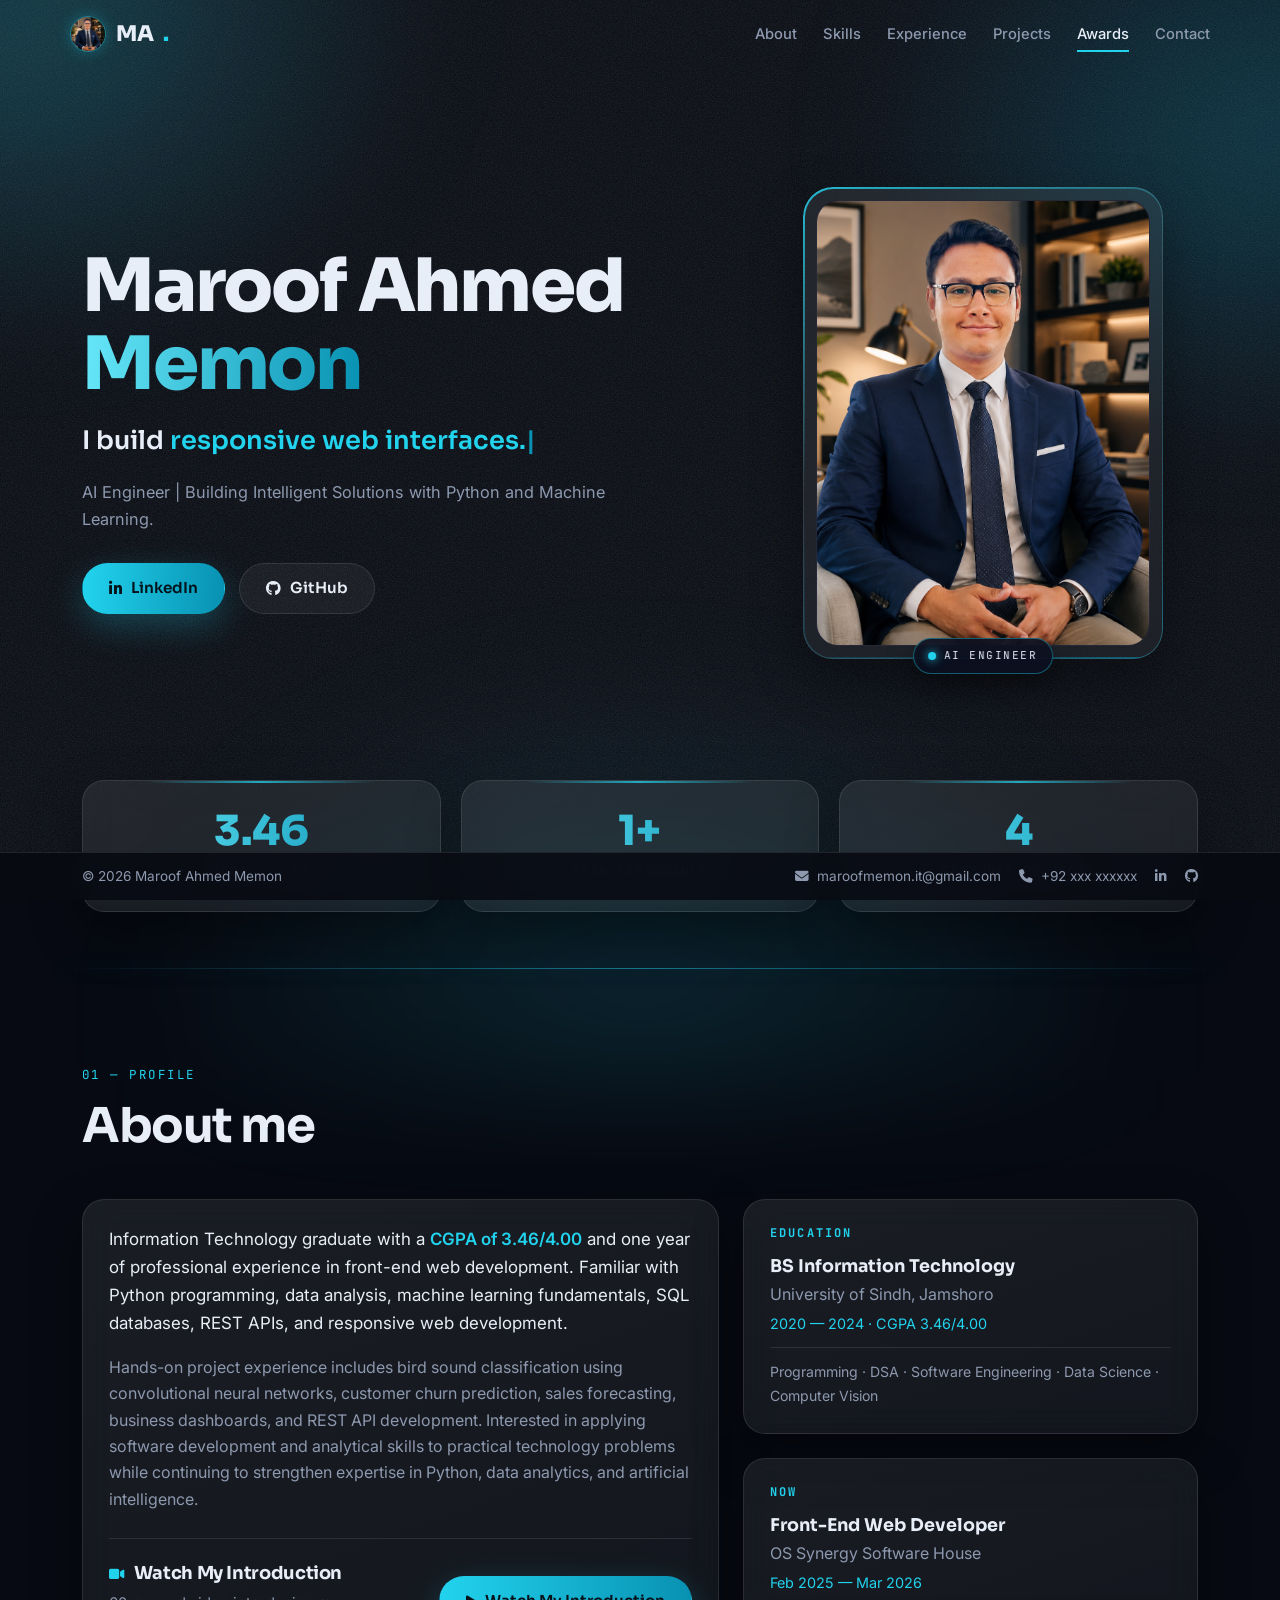
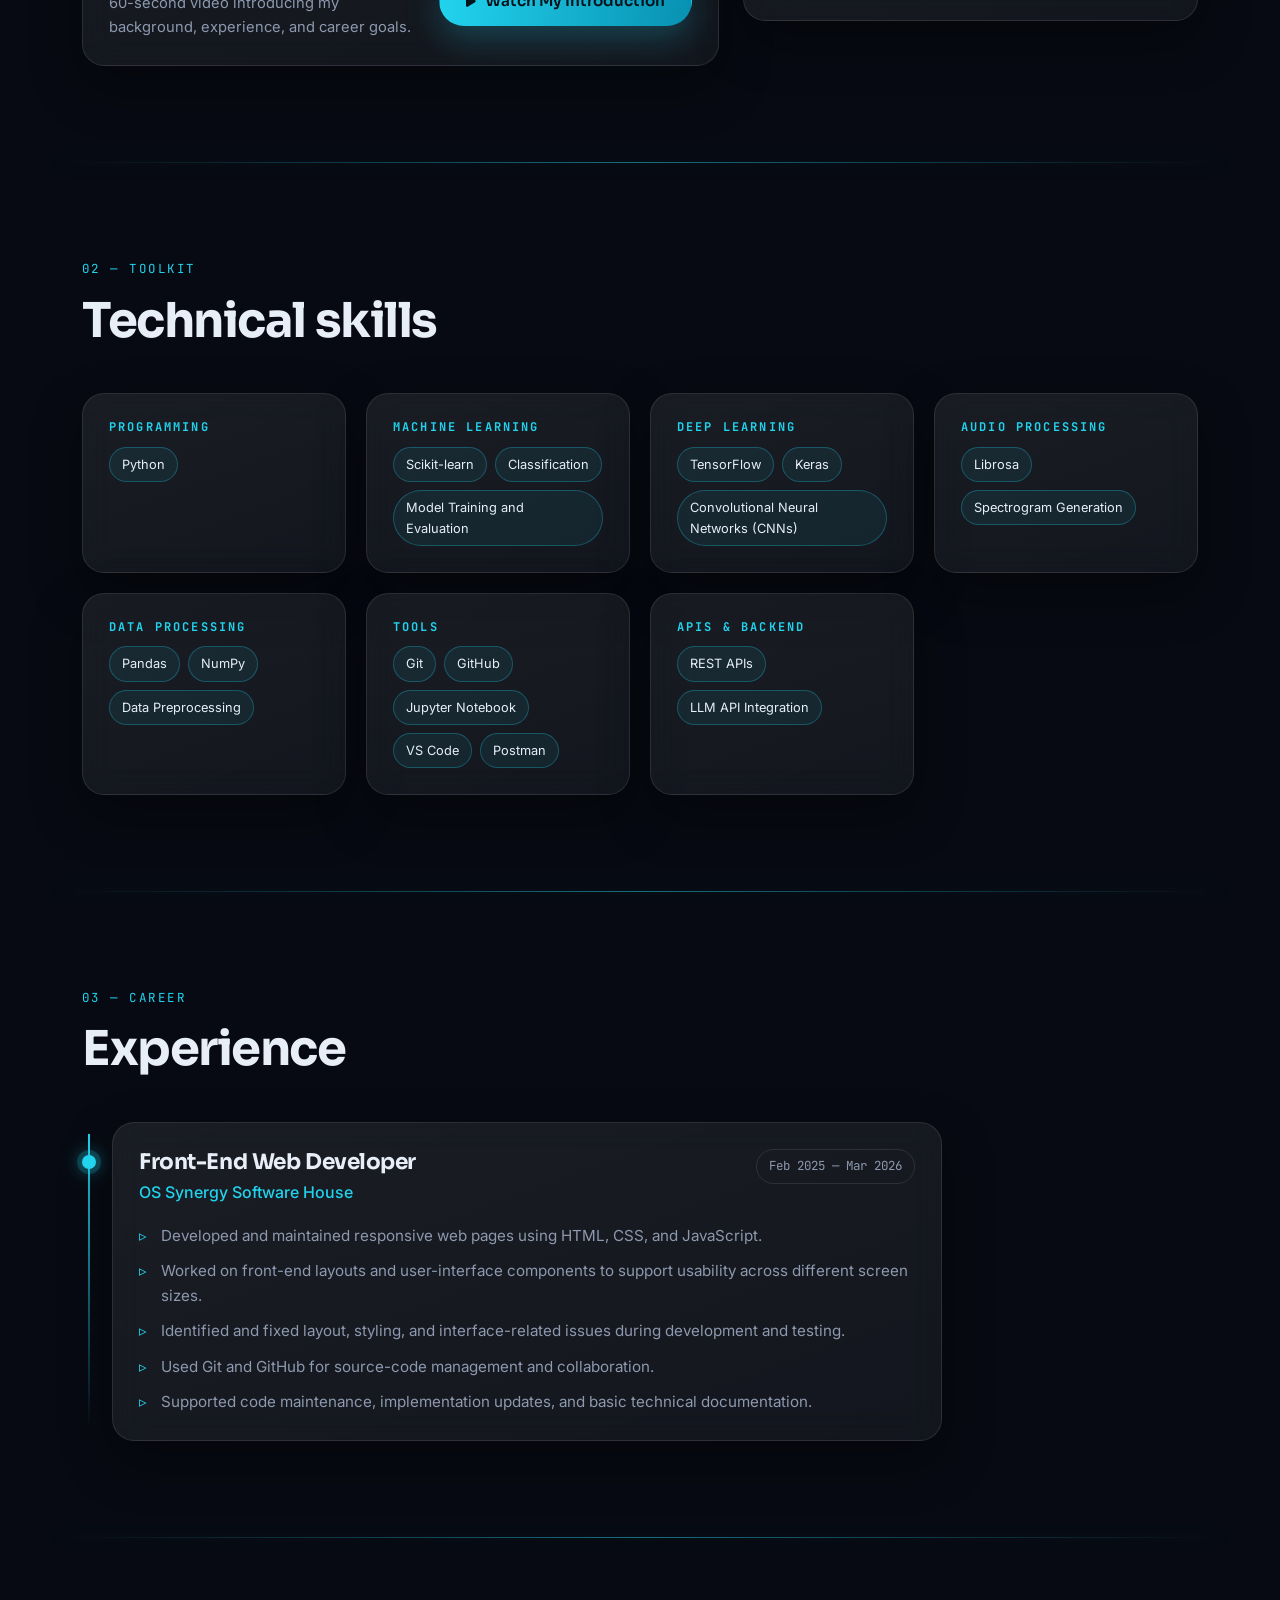
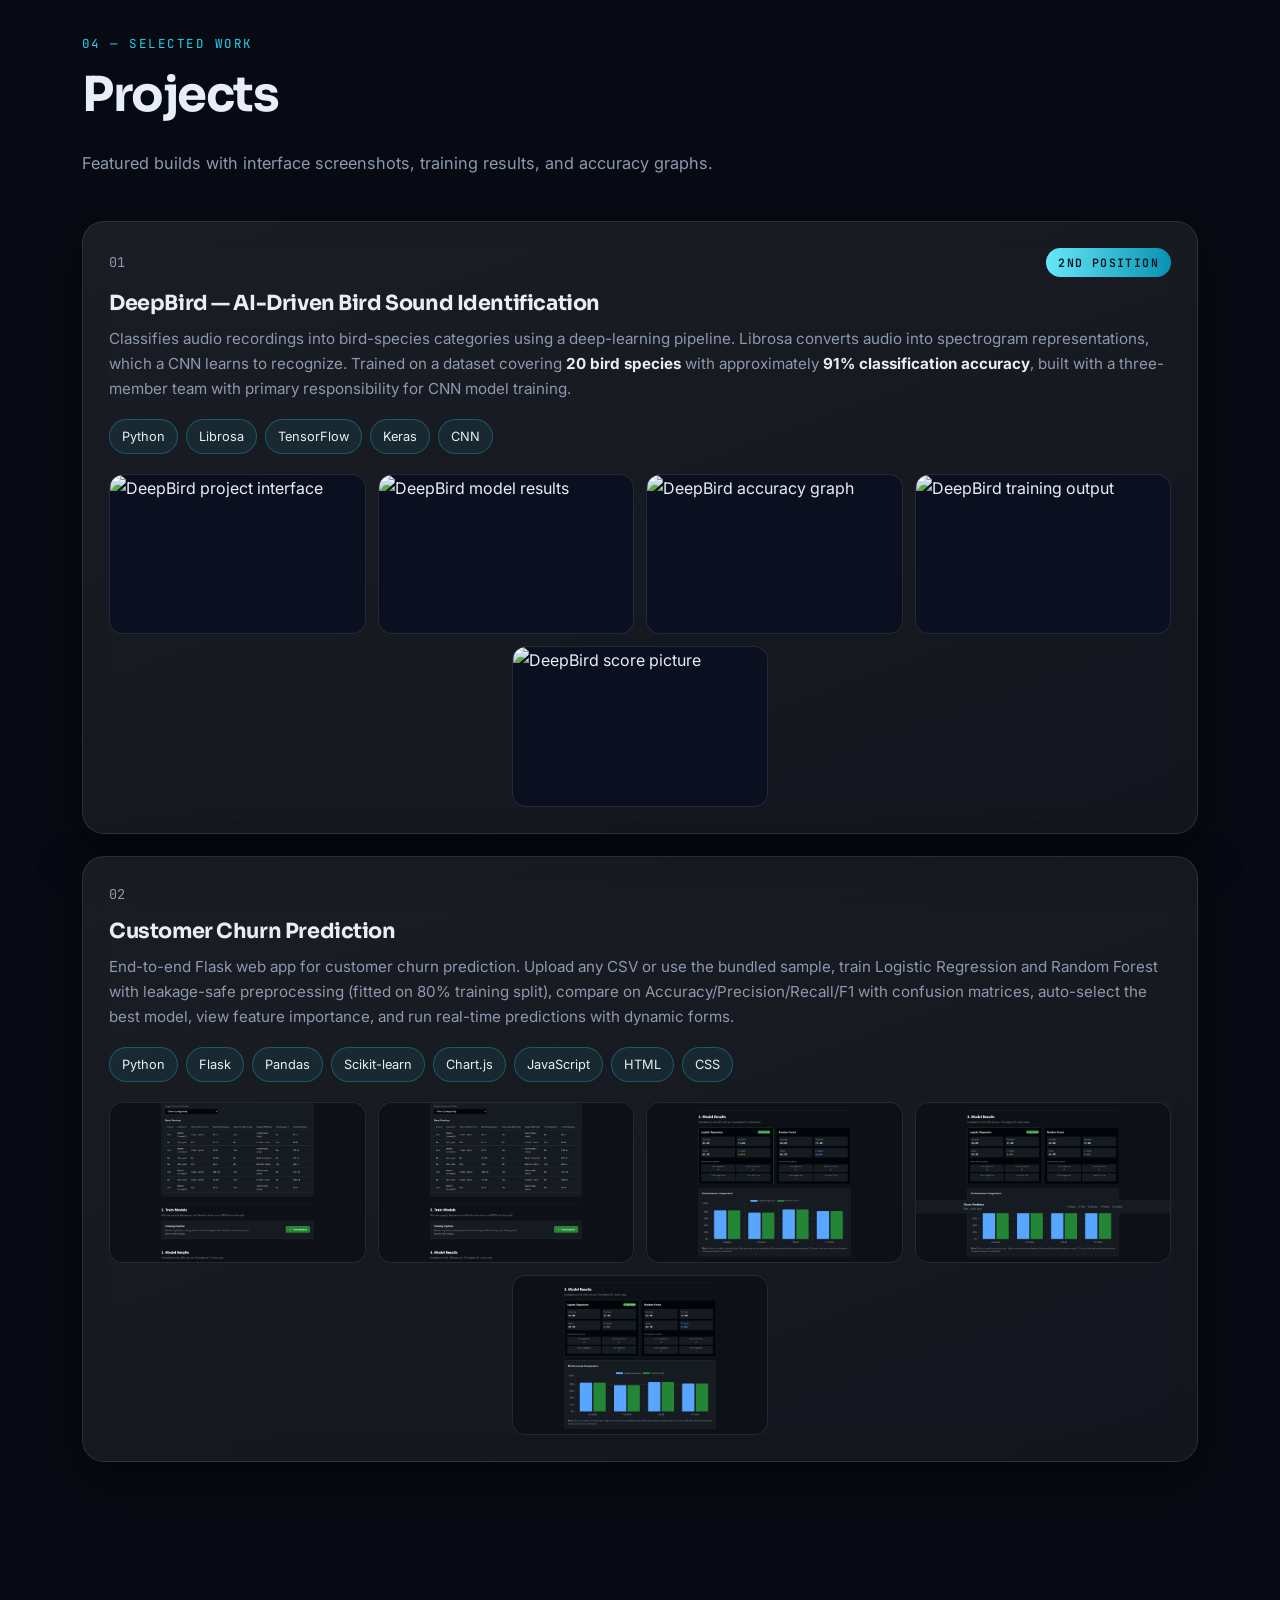
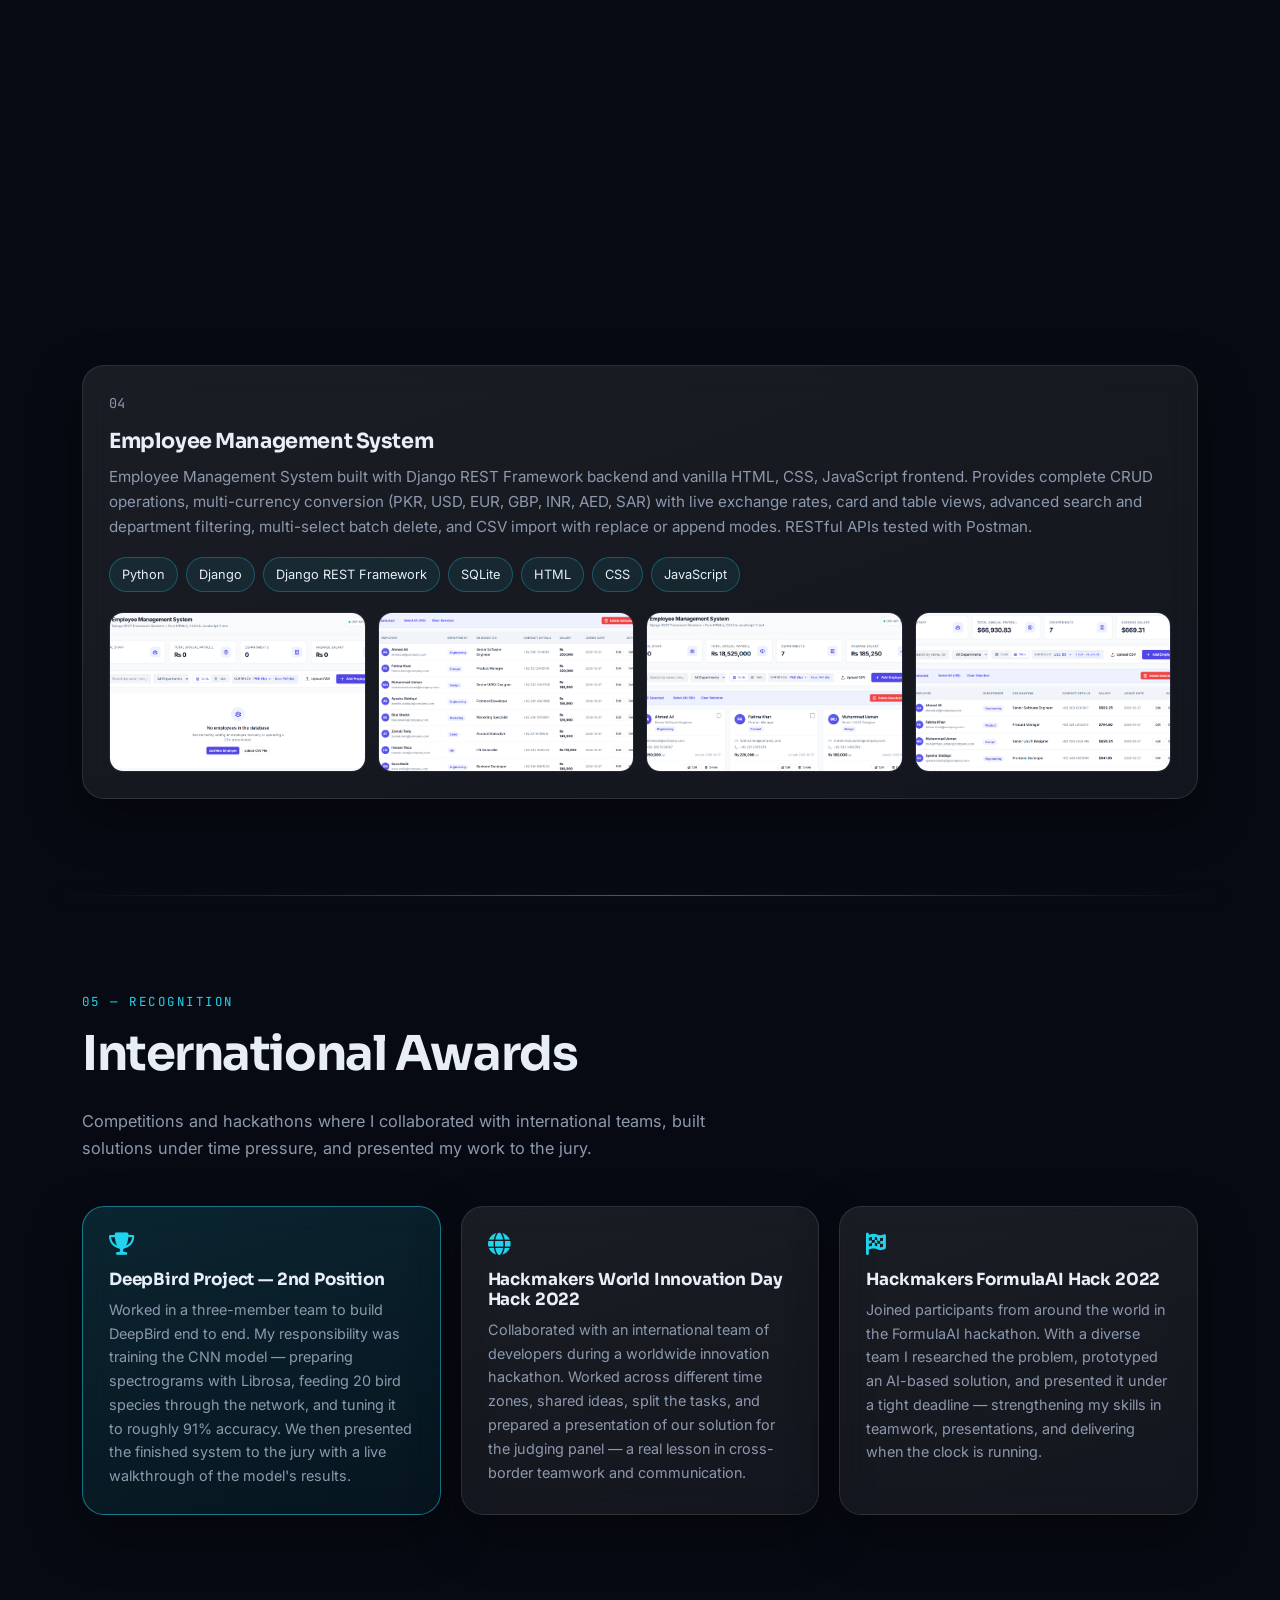
==== commit 8849f7cc: "Organize pages/certificates/videos" ====
--- a/index.html
+++ b/index.html
@@ -29,7 +29,7 @@
       <a href="#experience">Experience</a>
       <a href="#projects">Projects</a>
       <a href="#awards">Awards</a>
-      <a href="contact.html">Contact</a>
+      <a href="pages/contact.html">Contact</a>
     </nav>
     <button class="menu-toggle" id="menuToggle" aria-label="Toggle menu" aria-expanded="false">
       <span></span><span></span><span></span>
@@ -360,7 +360,7 @@
     </div>
     <div class="video-stage">
       <video id="introVideo" playsinline preload="metadata" controls>
-        <source src="Introduction.mp4" type="video/mp4">
+        <source src="assets/videos/Introduction.mp4" type="video/mp4">
         Your browser does not support embedded video. <a href="Introduction.mp4" download>Download the video instead.</a>
       </video>
       <button class="video-big-play" id="videoBigPlay" type="button" aria-label="Play introduction video">
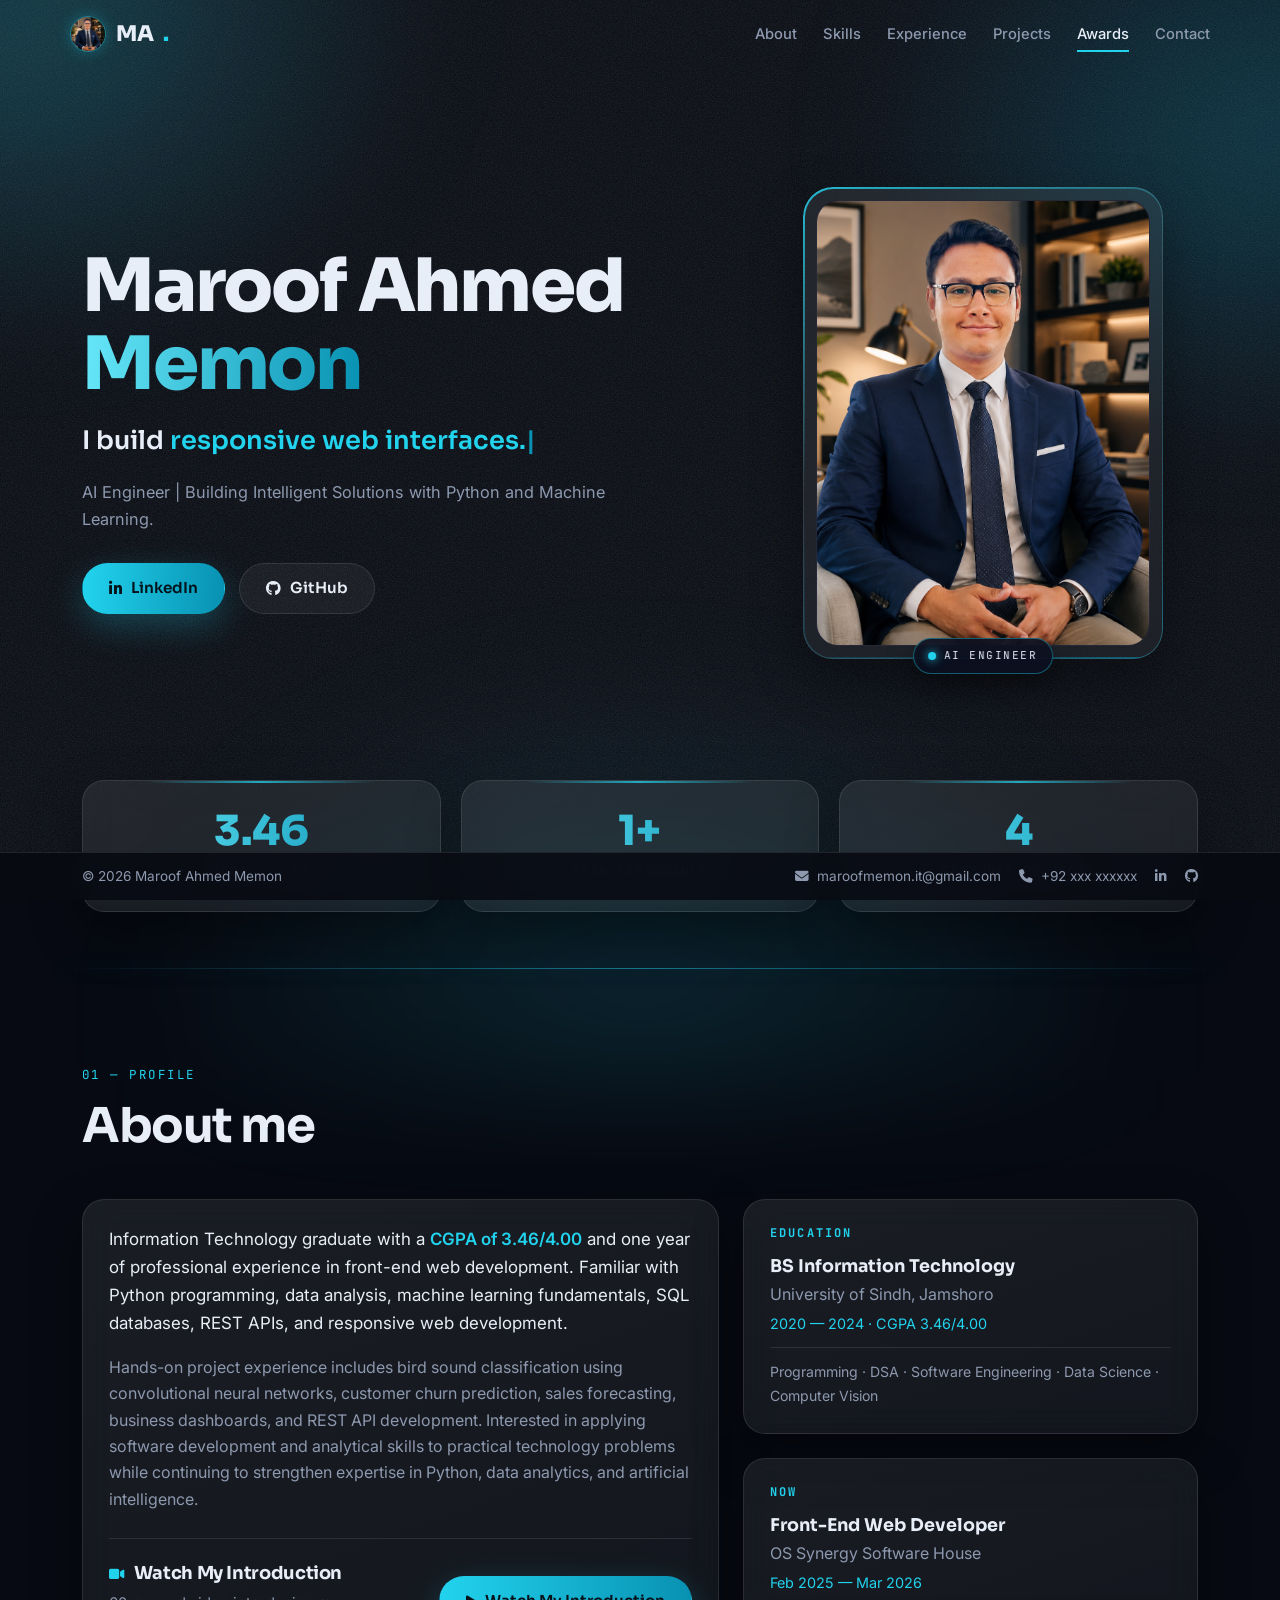
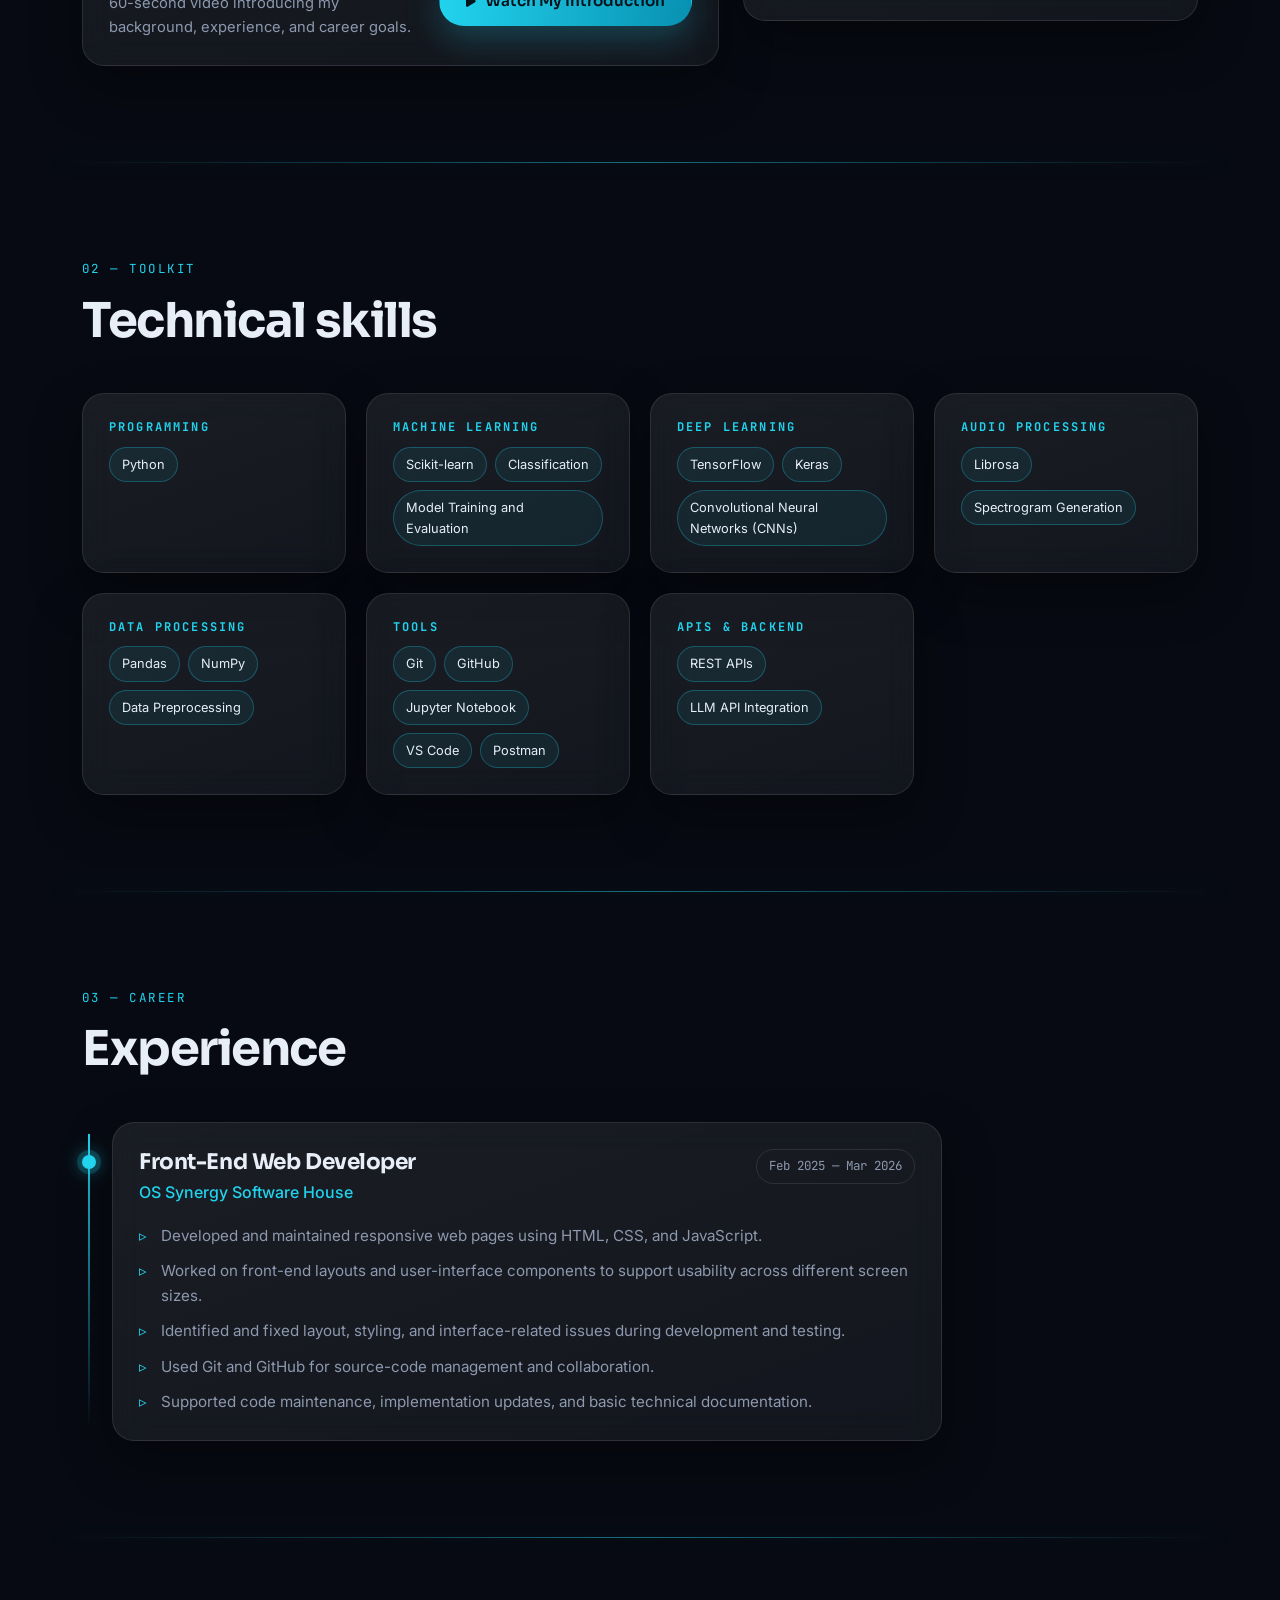
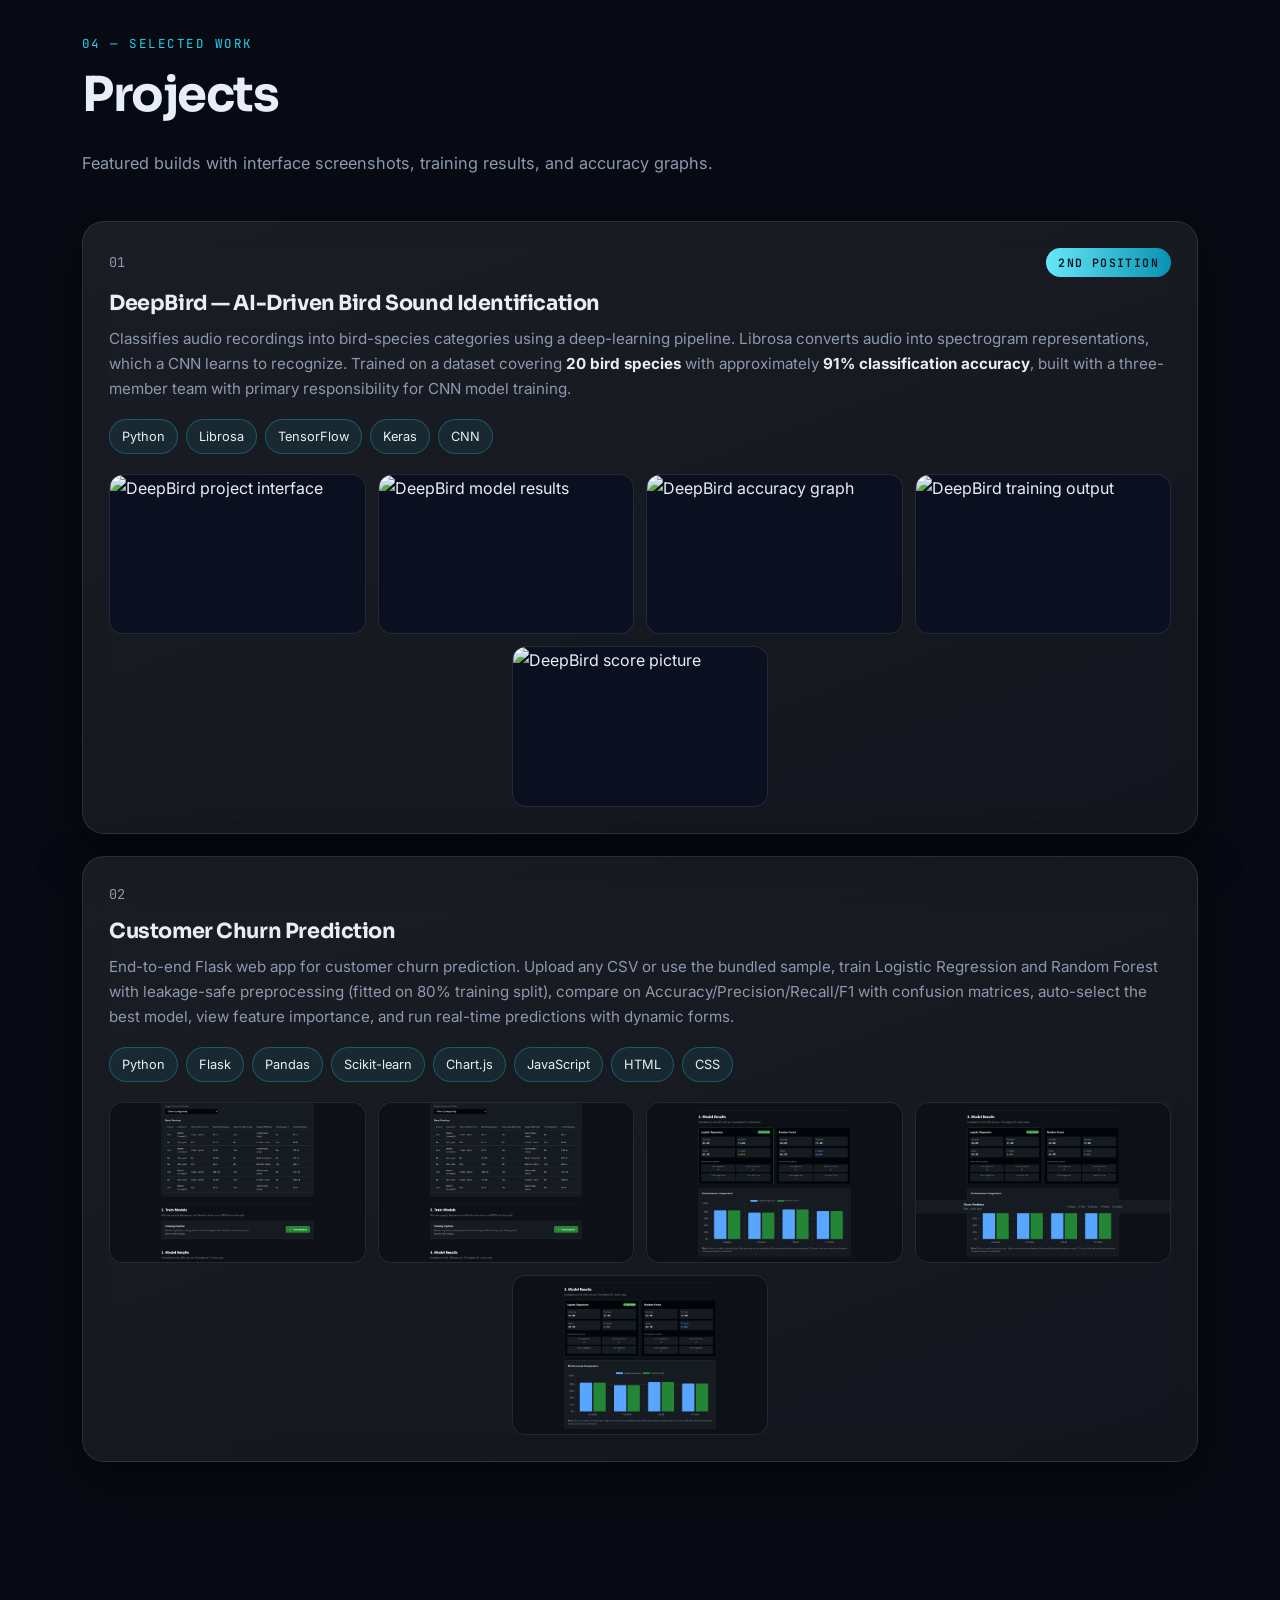
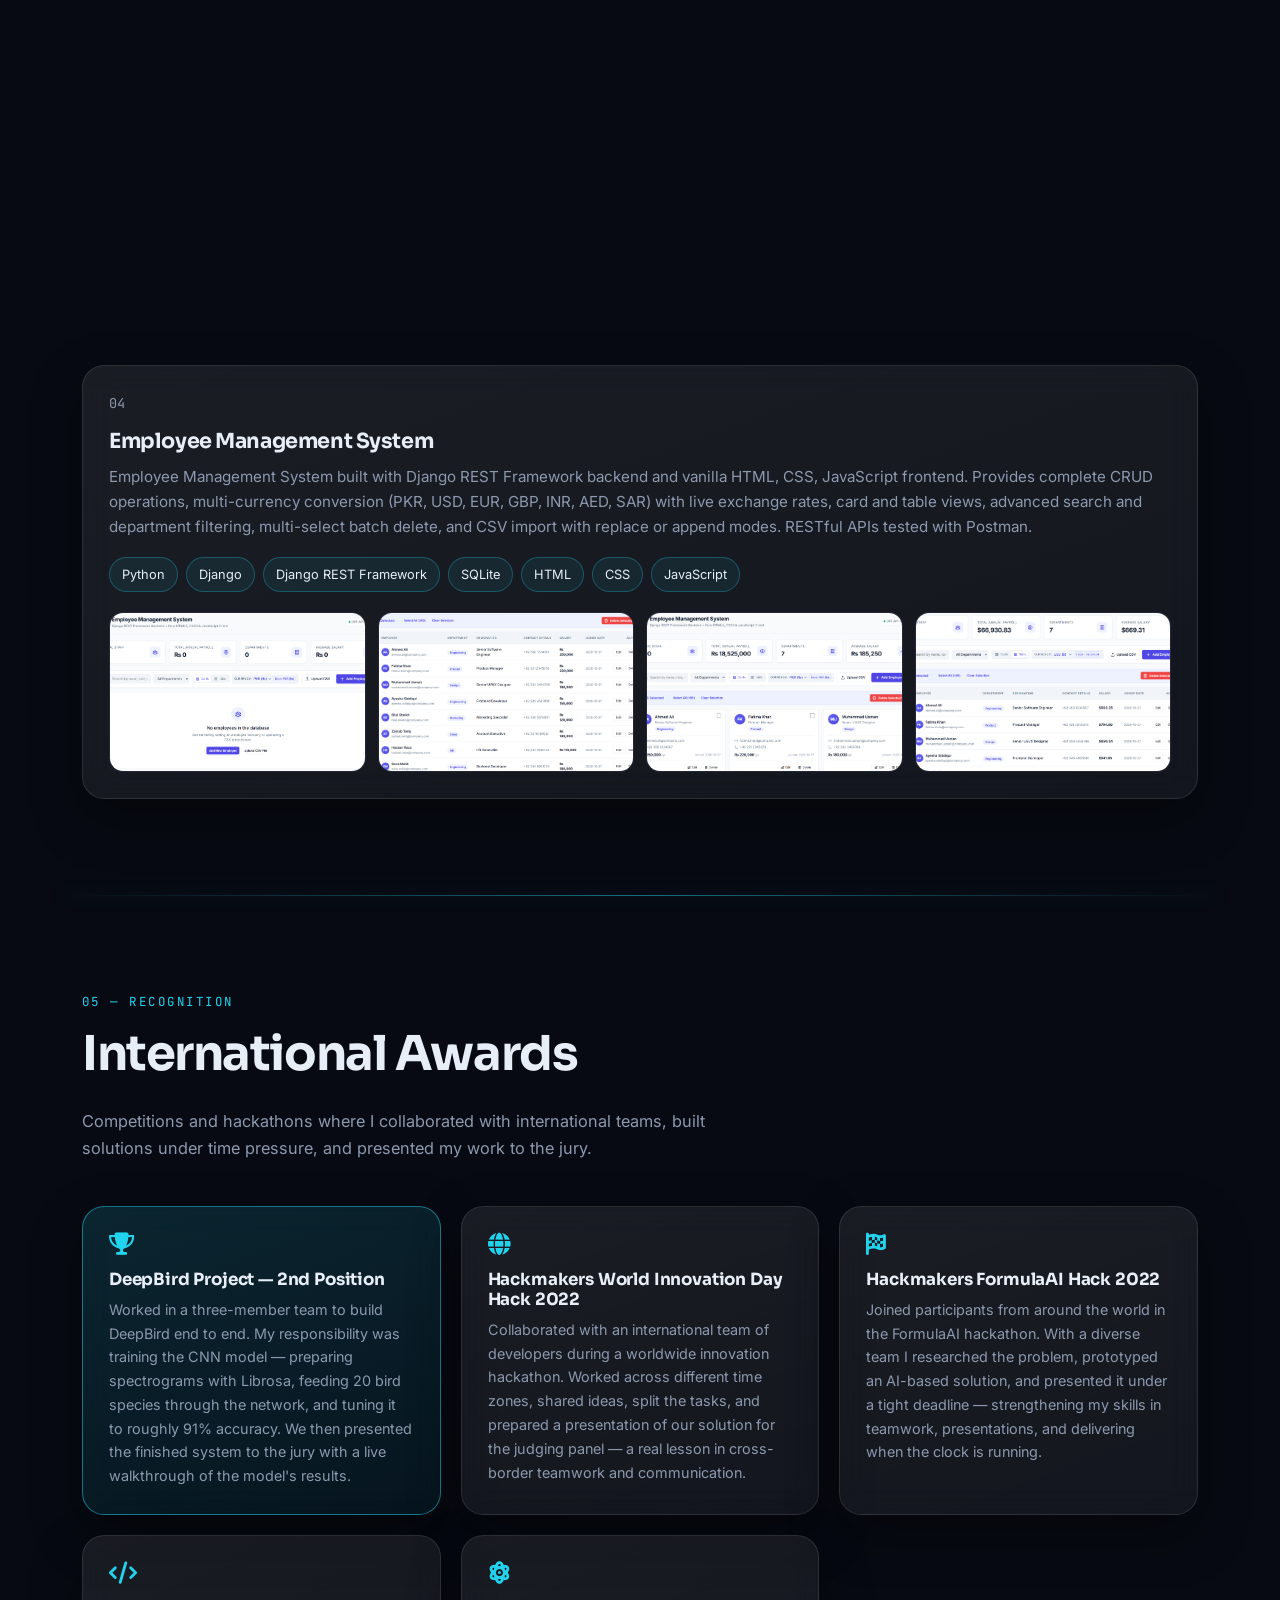
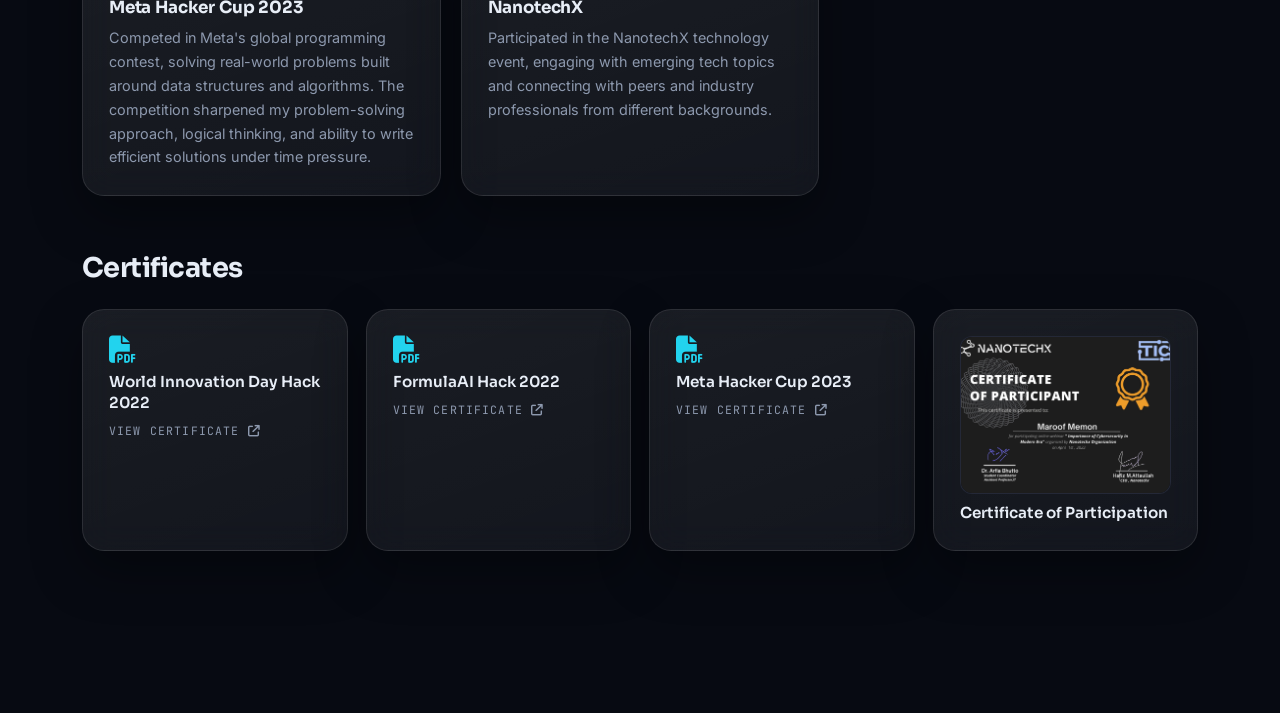
==== commit b06e7960: "Fix asset paths" ====
--- a/index.html
+++ b/index.html
@@ -10,7 +10,7 @@
 <link href="https://fonts.googleapis.com/css2?family=Sora:wght@300;400;600;700;800&family=Inter:wght@300;400;500;600&family=JetBrains+Mono:wght@400;600&display=swap" rel="stylesheet">
 <link href="https://cdn.jsdelivr.net/npm/bootstrap@5.3.3/dist/css/bootstrap.min.css" rel="stylesheet">
 <link href="https://cdnjs.cloudflare.com/ajax/libs/font-awesome/6.5.2/css/all.min.css" rel="stylesheet">
-<link rel="stylesheet" href="assets/css/style.css">
+<link rel="stylesheet" href="./assets/css/style.css">
 </head>
 <body>
 
@@ -29,7 +29,7 @@
       <a href="#experience">Experience</a>
       <a href="#projects">Projects</a>
       <a href="#awards">Awards</a>
-      <a href="pages/contact.html">Contact</a>
+      <a href="./pages/contact.html">Contact</a>
     </nav>
     <button class="menu-toggle" id="menuToggle" aria-label="Toggle menu" aria-expanded="false">
       <span></span><span></span><span></span>
@@ -211,11 +211,11 @@
         <p>Classifies audio recordings into bird-species categories using a deep-learning pipeline. Librosa converts audio into spectrogram representations, which a CNN learns to recognize. Trained on a dataset covering <strong>20 bird species</strong> with approximately <strong>91% classification accuracy</strong>, built with a three-member team with primary responsibility for CNN model training.</p>
         <ul class="chips tech"><li>Python</li><li>Librosa</li><li>TensorFlow</li><li>Keras</li><li>CNN</li></ul>
         <div class="project-media gallery">
-          <img class="zoomable" src="images/Deepbird%20picture1.png" alt="DeepBird project interface" loading="lazy">
-          <img class="zoomable" src="images/Deepbird%20picture2.png" alt="DeepBird model results" loading="lazy">
-          <img class="zoomable" src="images/Deepbird%20picture3.png" alt="DeepBird accuracy graph" loading="lazy">
-          <img class="zoomable" src="images/Deepbird%20picture4.png" alt="DeepBird training output" loading="lazy">
-          <img class="zoomable" src="images/Deepbird%20picture5.png" alt="DeepBird score picture" loading="lazy">
+          <img class="zoomable" src="./images/Deepbird%20picture1.png" alt="DeepBird project interface" loading="lazy">
+          <img class="zoomable" src="./images/Deepbird%20picture2.png" alt="DeepBird model results" loading="lazy">
+          <img class="zoomable" src="./images/Deepbird%20picture3.png" alt="DeepBird accuracy graph" loading="lazy">
+          <img class="zoomable" src="./images/Deepbird%20picture4.png" alt="DeepBird training output" loading="lazy">
+          <img class="zoomable" src="./images/Deepbird%20picture5.png" alt="DeepBird score picture" loading="lazy">
         </div>
       </article>
 
@@ -225,11 +225,11 @@
         <p>End-to-end Flask web app for customer churn prediction. Upload any CSV or use the bundled sample, train Logistic Regression and Random Forest with leakage-safe preprocessing (fitted on 80% training split), compare on Accuracy/Precision/Recall/F1 with confusion matrices, auto-select the best model, view feature importance, and run real-time predictions with dynamic forms.</p>
         <ul class="chips tech"><li>Python</li><li>Flask</li><li>Pandas</li><li>Scikit-learn</li><li>Chart.js</li><li>JavaScript</li><li>HTML</li><li>CSS</li></ul>
         <div class="project-media gallery">
-          <img class="zoomable" src="projects/churn-flask-overview.png" alt="Customer Churn Prediction Flask app overview" loading="lazy">
-          <img class="zoomable" src="projects/churn-flask-upload-sample.png" alt="Customer Churn Prediction with sample data" loading="lazy">
-          <img class="zoomable" src="projects/churn-flask-eval.png" alt="Customer Churn Prediction model evaluation" loading="lazy">
-          <img class="zoomable" src="projects/churn-flask-predict.png" alt="Customer Churn Prediction real-time inference" loading="lazy">
-          <img class="zoomable" src="projects/churn-flask-features.png" alt="Customer Churn Prediction feature importance" loading="lazy">
+          <img class="zoomable" src="./projects/churn-flask-overview.png" alt="Customer Churn Prediction Flask app overview" loading="lazy">
+          <img class="zoomable" src="./projects/churn-flask-upload-sample.png" alt="Customer Churn Prediction with sample data" loading="lazy">
+          <img class="zoomable" src="./projects/churn-flask-eval.png" alt="Customer Churn Prediction model evaluation" loading="lazy">
+          <img class="zoomable" src="./projects/churn-flask-predict.png" alt="Customer Churn Prediction real-time inference" loading="lazy">
+          <img class="zoomable" src="./projects/churn-flask-features.png" alt="Customer Churn Prediction feature importance" loading="lazy">
         </div>
       </article>
 
@@ -239,10 +239,10 @@
         <p>An end-to-end Flask sales analytics dashboard that turns historical order data into KPIs, monthly trend and category charts, and a three-month Scikit-learn forecast. Built with chronological train/test splitting to prevent data leakage, holdout MAE/RMSE/R² reporting, CSV upload with graceful handling of optional columns, and live conversion across <strong>7 currencies</strong> (PKR, USD, EUR, GBP, INR, AED, SAR). The responsive front end is powered by vanilla JavaScript and Chart.js.</p>
         <ul class="chips tech"><li>Python</li><li>Flask</li><li>Pandas</li><li>Scikit-learn</li><li>Chart.js</li><li>JavaScript</li></ul>
         <div class="project-media gallery">
-          <img class="zoomable" src="projects/sales-overview.png" alt="Sales forecasting dashboard overview with live exchange rates and KPI cards" loading="lazy">
-          <img class="zoomable" src="projects/sales-charts.png" alt="Monthly sales trend line chart and sales by category bar chart" loading="lazy">
-          <img class="zoomable" src="projects/sales-forecast.png" alt="Three-month Scikit-learn sales forecast with model evaluation metrics" loading="lazy">
-          <img class="zoomable" src="projects/sales-table.png" alt="Historical sales transactions table with search and currency conversion" loading="lazy">
+          <img class="zoomable" src="./projects/sales-overview.png" alt="Sales forecasting dashboard overview with live exchange rates and KPI cards" loading="lazy">
+          <img class="zoomable" src="./projects/sales-charts.png" alt="Monthly sales trend line chart and sales by category bar chart" loading="lazy">
+          <img class="zoomable" src="./projects/sales-forecast.png" alt="Three-month Scikit-learn sales forecast with model evaluation metrics" loading="lazy">
+          <img class="zoomable" src="./projects/sales-table.png" alt="Historical sales transactions table with search and currency conversion" loading="lazy">
         </div>
       </article>
 
@@ -254,10 +254,10 @@
         <p>Employee Management System built with Django REST Framework backend and vanilla HTML, CSS, JavaScript frontend. Provides complete CRUD operations, multi-currency conversion (PKR, USD, EUR, GBP, INR, AED, SAR) with live exchange rates, card and table views, advanced search and department filtering, multi-select batch delete, and CSV import with replace or append modes. RESTful APIs tested with Postman.</p>
         <ul class="chips tech"><li>Python</li><li>Django</li><li>Django REST Framework</li><li>SQLite</li><li>HTML</li><li>CSS</li><li>JavaScript</li></ul>
         <div class="project-media gallery">
-          <img class="zoomable" src="projects/Employee_Dashboard.png" alt="Employee Management System dashboard with KPI cards and employee grid view" loading="lazy">
-          <img class="zoomable" src="projects/Employee_Data%20Table.png" alt="Employee Management System table view with search, filters and bulk actions" loading="lazy">
-          <img class="zoomable" src="projects/Employee_Data%20Import.png" alt="Employee Management System CSV import modal with replace and append options" loading="lazy">
-          <img class="zoomable" src="projects/Employee_Data%20in%20USD.png" alt="Employee Management System with multi-currency conversion showing salaries in USD" loading="lazy">
+          <img class="zoomable" src="./projects/Employee_Dashboard.png" alt="Employee Management System dashboard with KPI cards and employee grid view" loading="lazy">
+          <img class="zoomable" src="./projects/Employee_Data%20Table.png" alt="Employee Management System table view with search, filters and bulk actions" loading="lazy">
+          <img class="zoomable" src="./projects/Employee_Data%20Import.png" alt="Employee Management System CSV import modal with replace and append options" loading="lazy">
+          <img class="zoomable" src="./projects/Employee_Data%20in%20USD.png" alt="Employee Management System with multi-currency conversion showing salaries in USD" loading="lazy">
         </div>
       </article>
 
@@ -360,7 +360,7 @@
     </div>
     <div class="video-stage">
       <video id="introVideo" playsinline preload="metadata" controls>
-        <source src="assets/videos/Introduction.mp4" type="video/mp4">
+        <source src="./assets/videos/Introduction.mp4" type="video/mp4">
         Your browser does not support embedded video. <a href="Introduction.mp4" download>Download the video instead.</a>
       </video>
       <button class="video-big-play" id="videoBigPlay" type="button" aria-label="Play introduction video">
@@ -371,6 +371,6 @@
   </div>
 </div>
 
-<script src="assets/js/script.js"></script>
+<script src="./assets/js/script.js"></script>
 </body>
 </html>
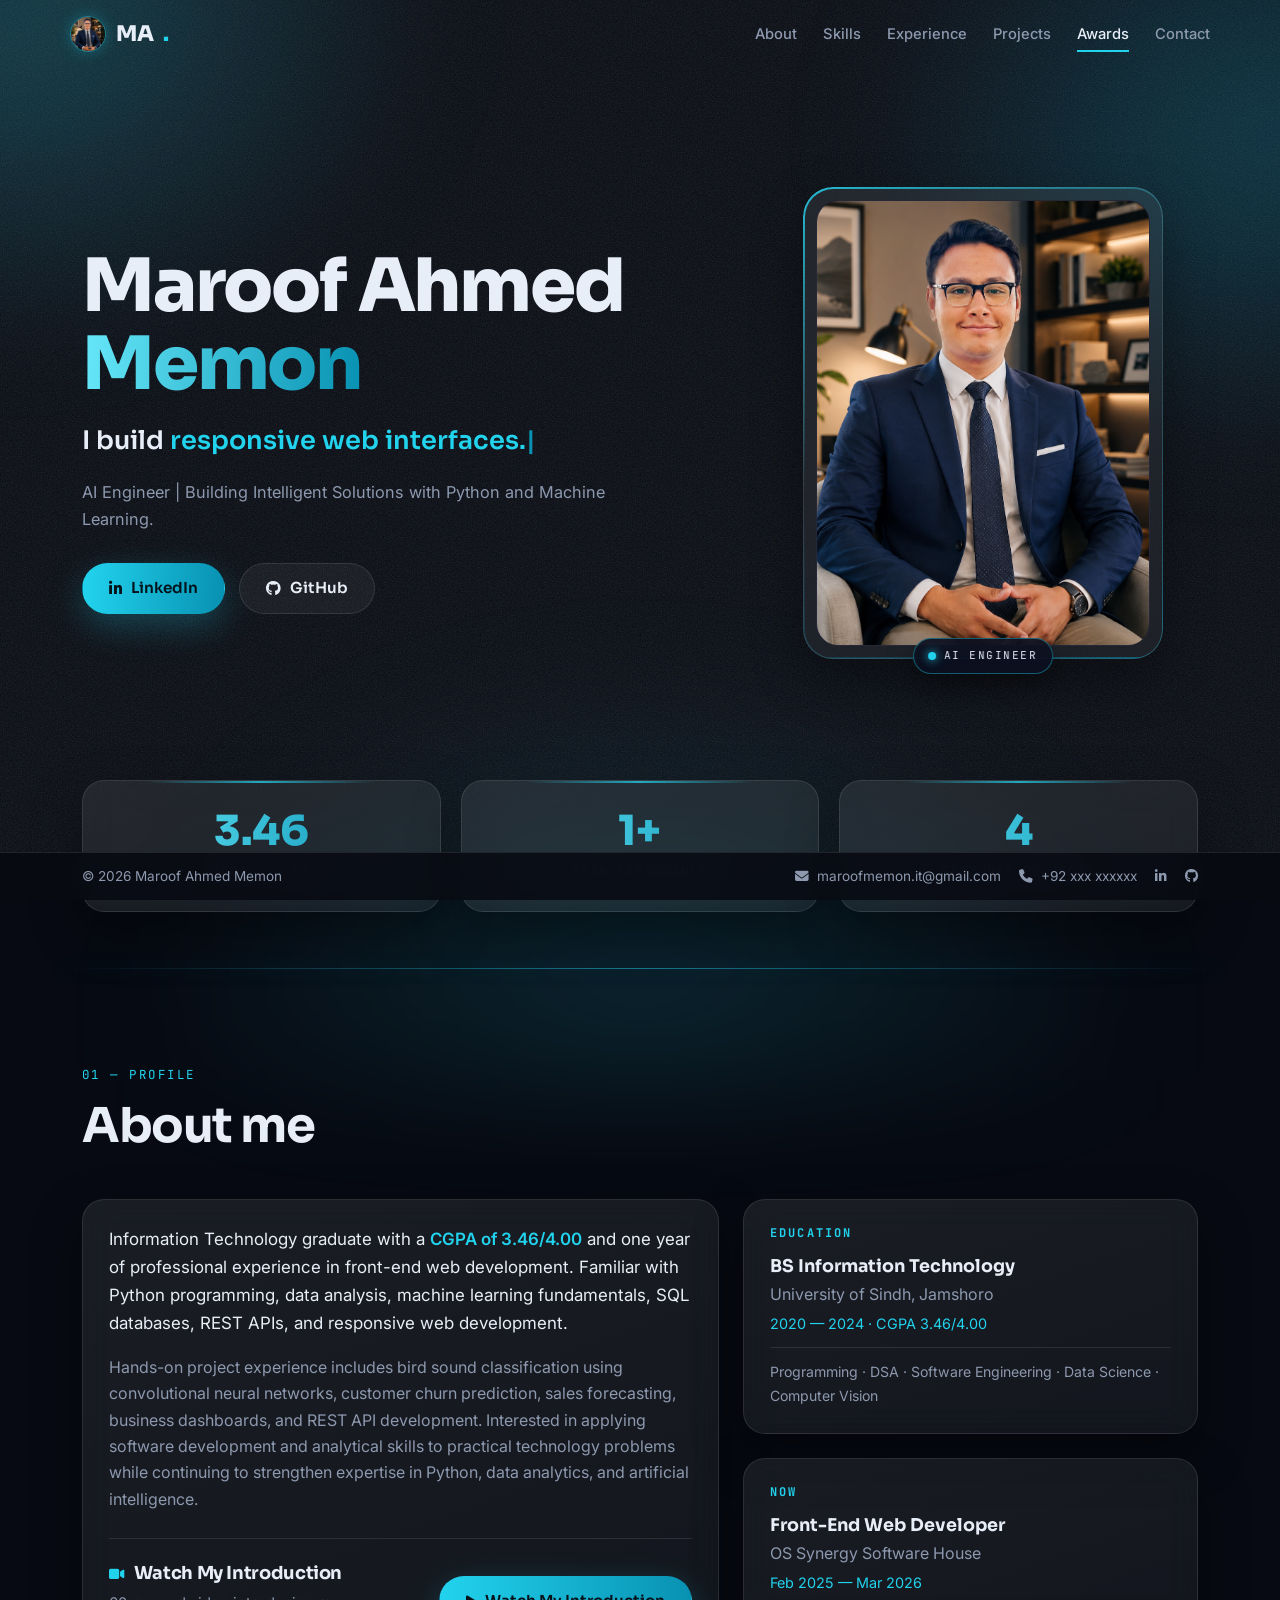
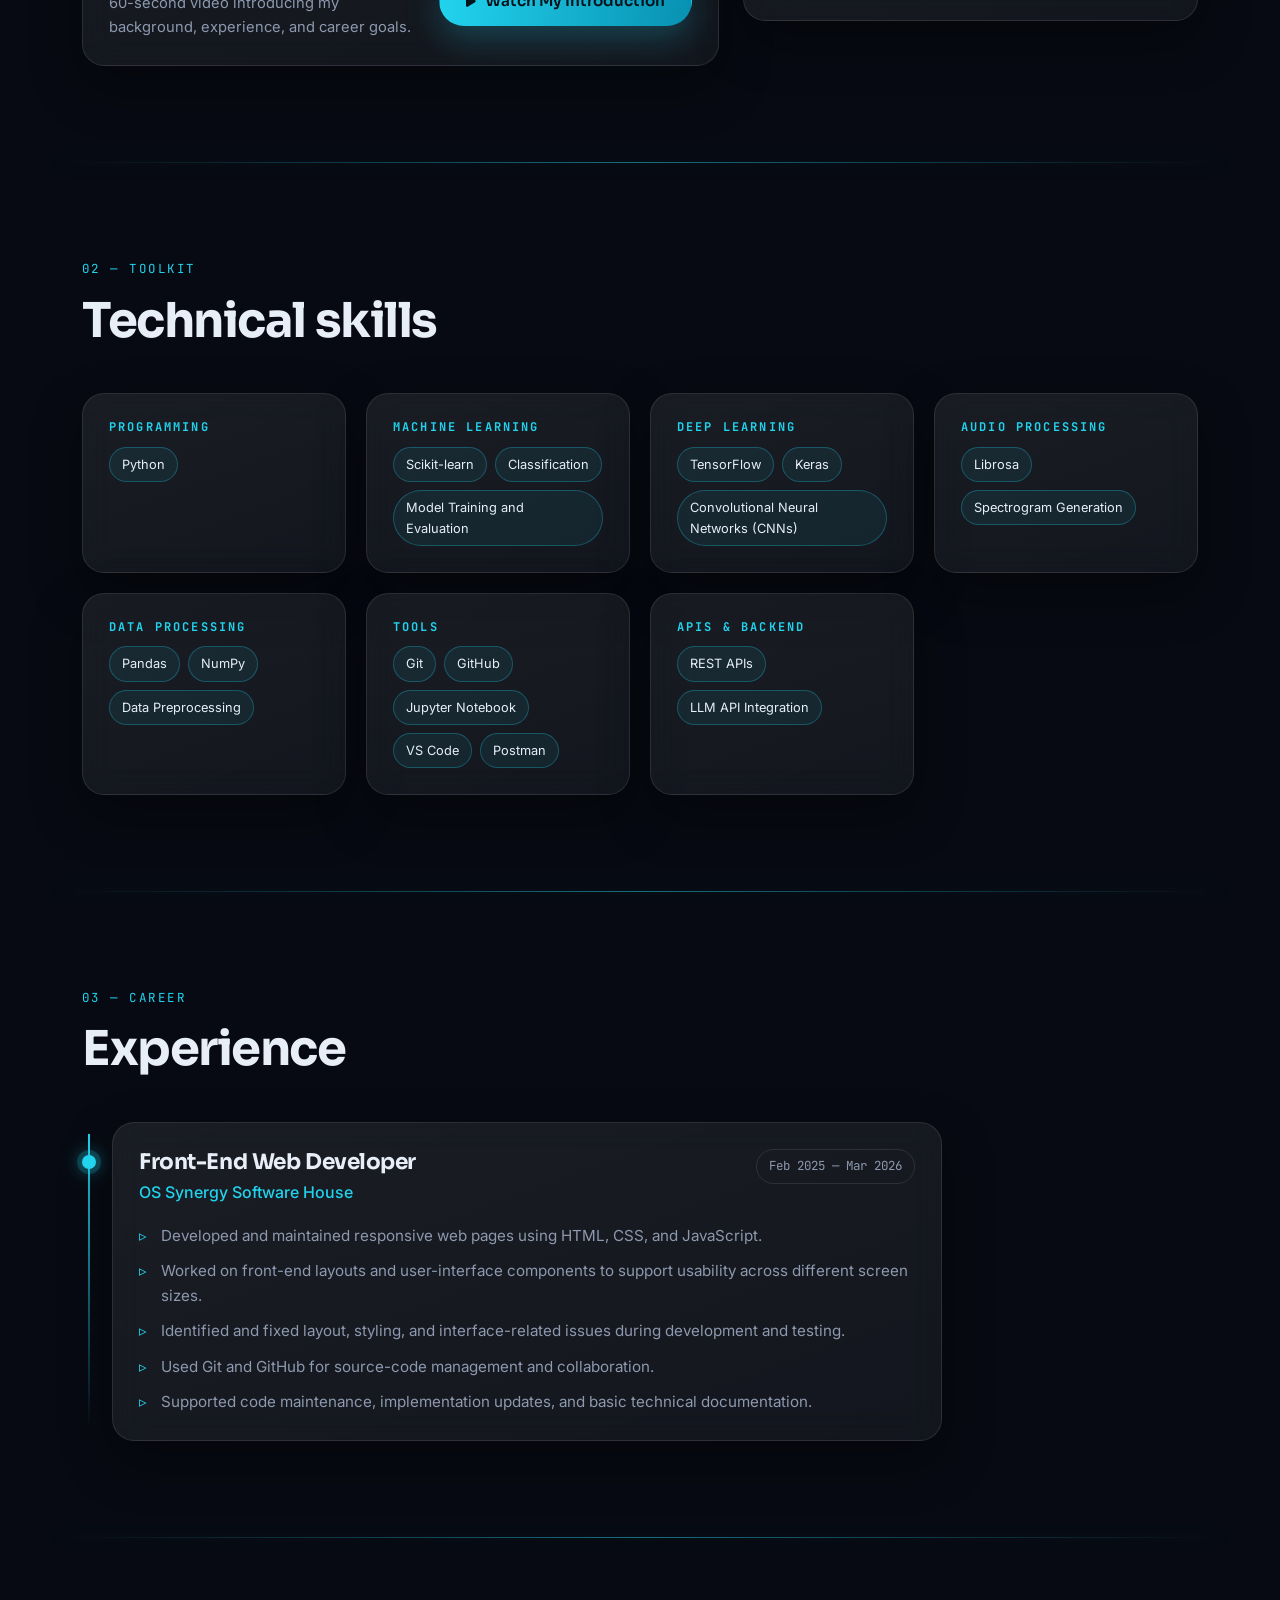
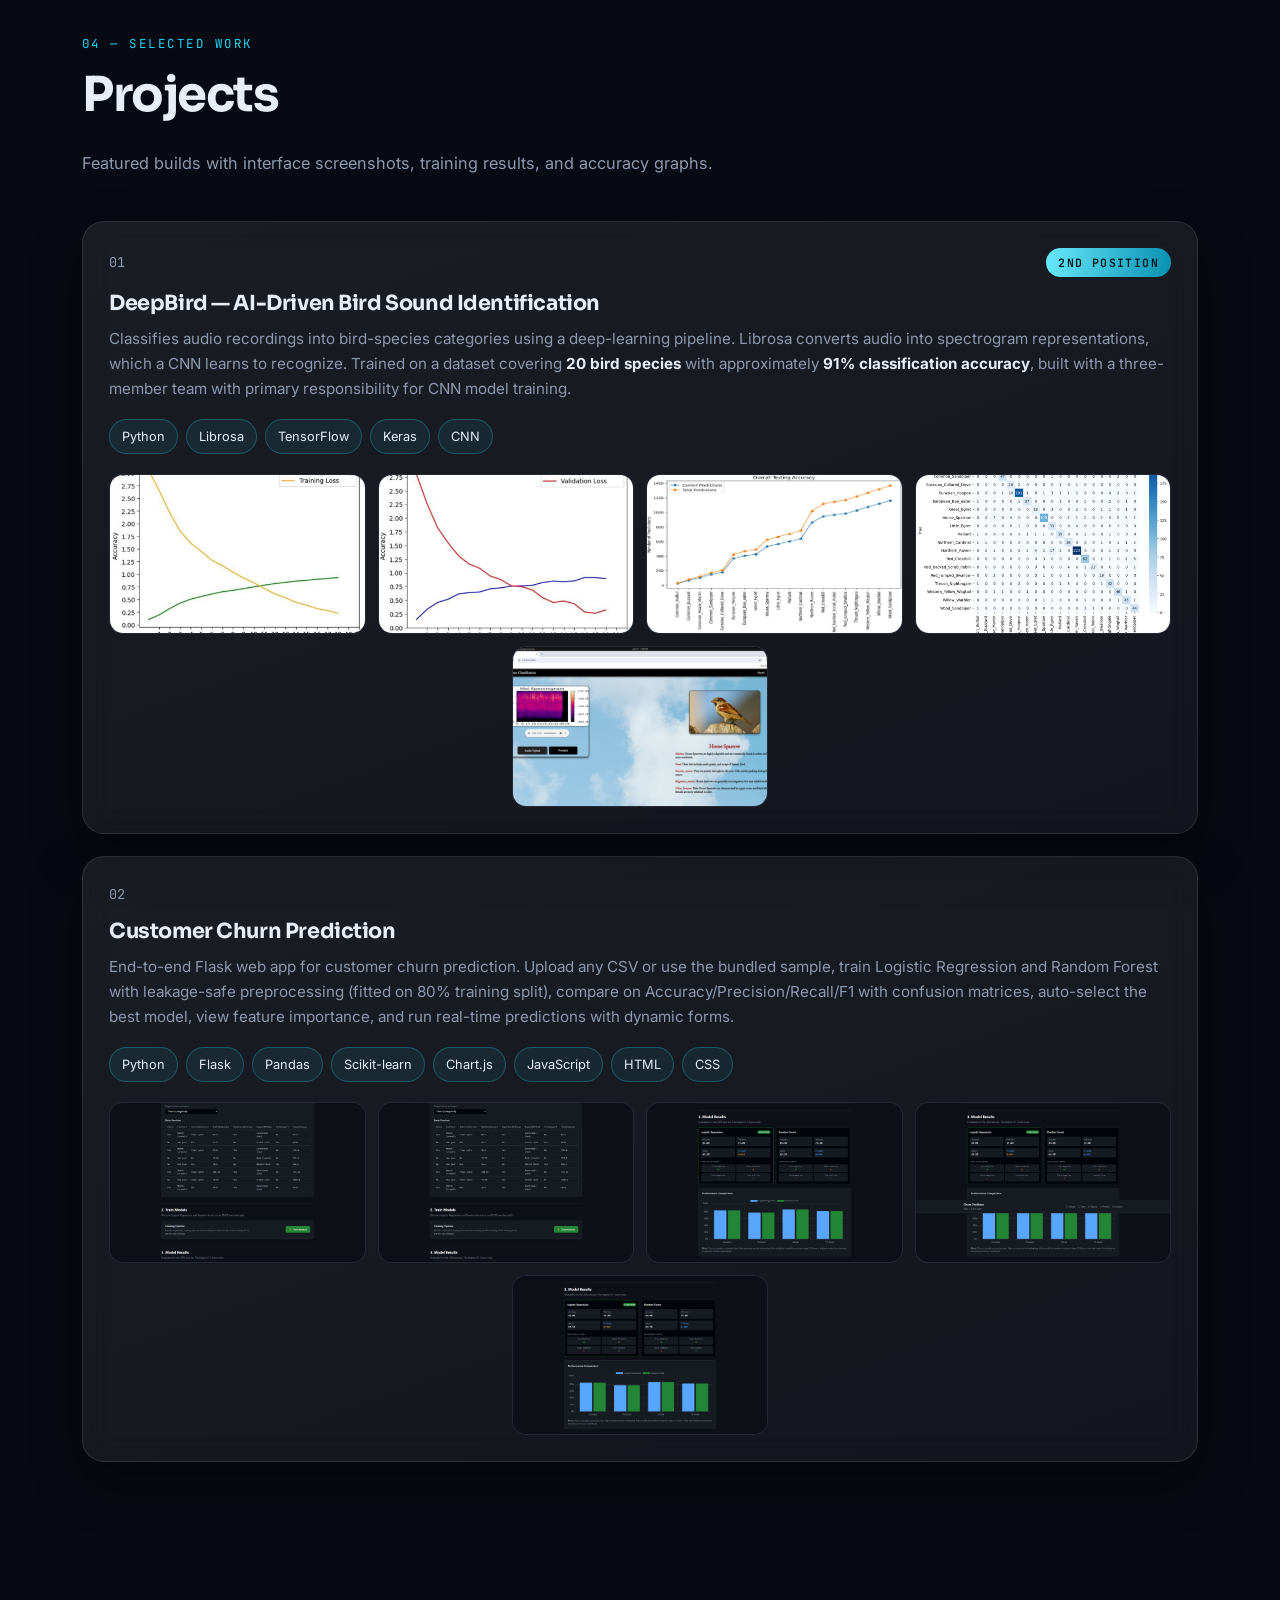
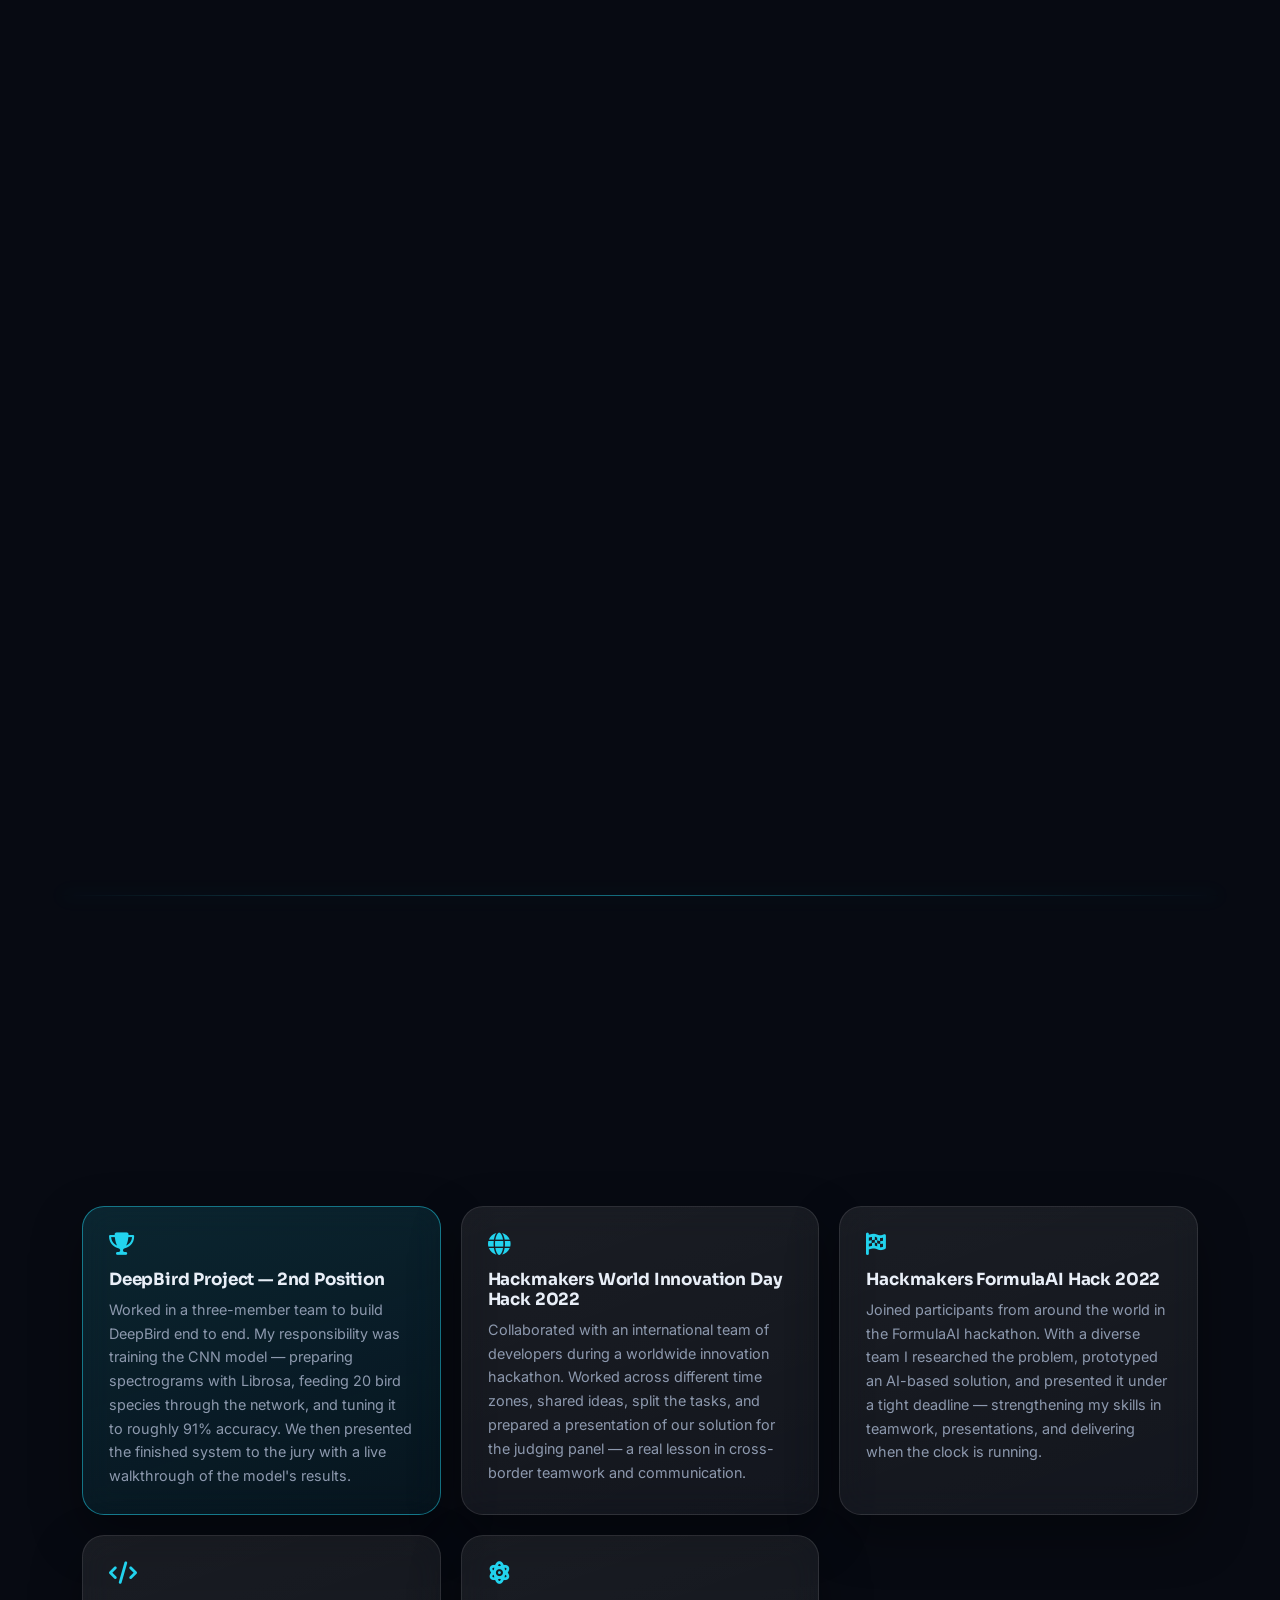
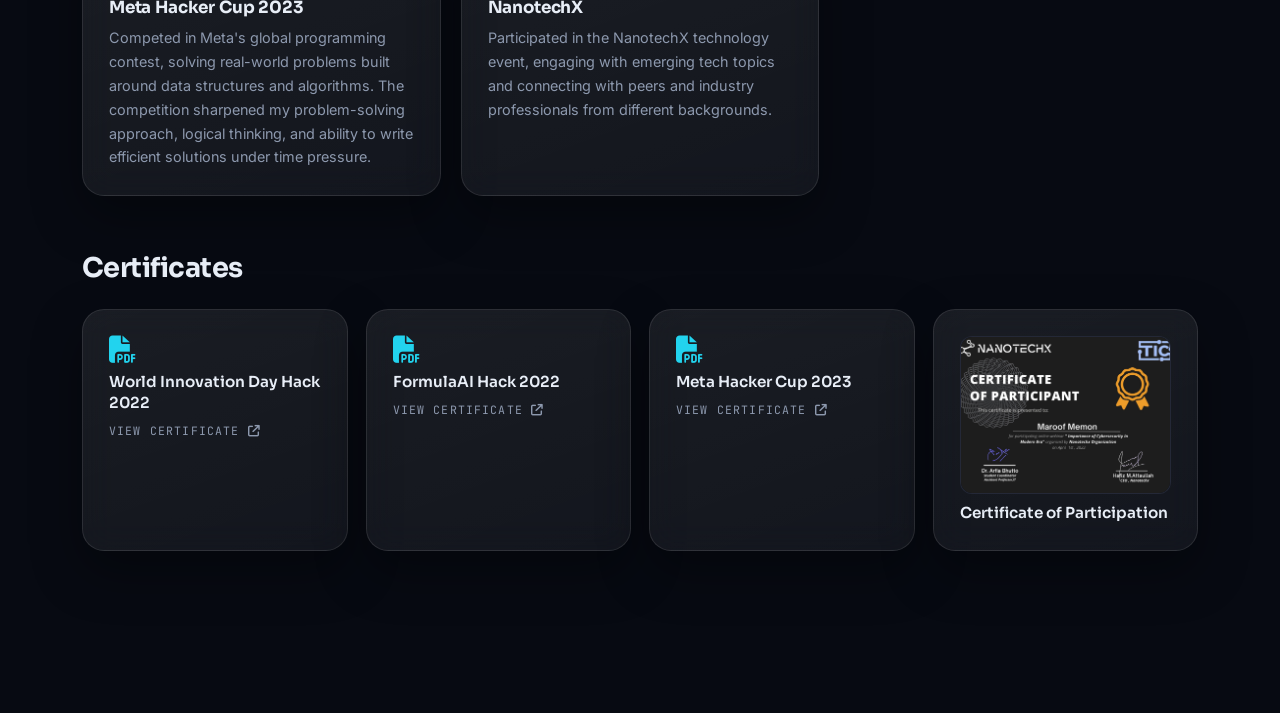
==== commit 79b7cf69: "Add root files for GitHub Pages" ====
--- a/index.html
+++ b/index.html
@@ -10,7 +10,7 @@
 <link href="https://fonts.googleapis.com/css2?family=Sora:wght@300;400;600;700;800&family=Inter:wght@300;400;500;600&family=JetBrains+Mono:wght@400;600&display=swap" rel="stylesheet">
 <link href="https://cdn.jsdelivr.net/npm/bootstrap@5.3.3/dist/css/bootstrap.min.css" rel="stylesheet">
 <link href="https://cdnjs.cloudflare.com/ajax/libs/font-awesome/6.5.2/css/all.min.css" rel="stylesheet">
-<link rel="stylesheet" href="./assets/css/style.css">
+<link rel="stylesheet" href="style.css">
 </head>
 <body>
 
@@ -20,7 +20,7 @@
 <header class="nav" id="nav">
   <div class="container nav-inner">
     <a href="#home" class="logo" aria-label="Home — Maroof Ahmed Memon">
-      <img class="logo-pic" src="Logo%20Pic.png" alt="Maroof Ahmed Memon logo">
+      <img class="logo-pic" src="Profile-Pictures/Logo%20Pic.png" alt="Maroof Ahmed Memon logo">
       MA<span class="logo-dot">.</span>
     </a>
     <nav class="nav-links" id="navLinks">
@@ -29,7 +29,7 @@
       <a href="#experience">Experience</a>
       <a href="#projects">Projects</a>
       <a href="#awards">Awards</a>
-      <a href="./pages/contact.html">Contact</a>
+      <a href="contact.html">Contact</a>
     </nav>
     <button class="menu-toggle" id="menuToggle" aria-label="Toggle menu" aria-expanded="false">
       <span></span><span></span><span></span>
@@ -56,7 +56,7 @@
 
       <div class="hero-photo reveal">
         <figure class="photo-frame glass">
-          <img class="zoomable" src="Logo%20Pic.png" alt="Portrait of Maroof Ahmed Memon">
+          <img class="zoomable" src="Profile-Pictures/Logo%20Pic.png" alt="Portrait of Maroof Ahmed Memon">
           <figcaption class="photo-tag"><span class="photo-dot"></span> AI Engineer</figcaption>
         </figure>
       </div>
@@ -211,11 +211,11 @@
         <p>Classifies audio recordings into bird-species categories using a deep-learning pipeline. Librosa converts audio into spectrogram representations, which a CNN learns to recognize. Trained on a dataset covering <strong>20 bird species</strong> with approximately <strong>91% classification accuracy</strong>, built with a three-member team with primary responsibility for CNN model training.</p>
         <ul class="chips tech"><li>Python</li><li>Librosa</li><li>TensorFlow</li><li>Keras</li><li>CNN</li></ul>
         <div class="project-media gallery">
-          <img class="zoomable" src="./images/Deepbird%20picture1.png" alt="DeepBird project interface" loading="lazy">
-          <img class="zoomable" src="./images/Deepbird%20picture2.png" alt="DeepBird model results" loading="lazy">
-          <img class="zoomable" src="./images/Deepbird%20picture3.png" alt="DeepBird accuracy graph" loading="lazy">
-          <img class="zoomable" src="./images/Deepbird%20picture4.png" alt="DeepBird training output" loading="lazy">
-          <img class="zoomable" src="./images/Deepbird%20picture5.png" alt="DeepBird score picture" loading="lazy">
+          <img class="zoomable" src="Projects-Pictures/Deepbird%20picture1.png" alt="DeepBird project interface" loading="lazy">
+          <img class="zoomable" src="Projects-Pictures/Deepbird%20picture2.png" alt="DeepBird model results" loading="lazy">
+          <img class="zoomable" src="Projects-Pictures/Deepbird%20picture3.png" alt="DeepBird accuracy graph" loading="lazy">
+          <img class="zoomable" src="Projects-Pictures/Deepbird%20picture4.png" alt="DeepBird training output" loading="lazy">
+          <img class="zoomable" src="Projects-Pictures/Deepbird%20picture5.png" alt="DeepBird score picture" loading="lazy">
         </div>
       </article>
 
@@ -225,11 +225,11 @@
         <p>End-to-end Flask web app for customer churn prediction. Upload any CSV or use the bundled sample, train Logistic Regression and Random Forest with leakage-safe preprocessing (fitted on 80% training split), compare on Accuracy/Precision/Recall/F1 with confusion matrices, auto-select the best model, view feature importance, and run real-time predictions with dynamic forms.</p>
         <ul class="chips tech"><li>Python</li><li>Flask</li><li>Pandas</li><li>Scikit-learn</li><li>Chart.js</li><li>JavaScript</li><li>HTML</li><li>CSS</li></ul>
         <div class="project-media gallery">
-          <img class="zoomable" src="./projects/churn-flask-overview.png" alt="Customer Churn Prediction Flask app overview" loading="lazy">
-          <img class="zoomable" src="./projects/churn-flask-upload-sample.png" alt="Customer Churn Prediction with sample data" loading="lazy">
-          <img class="zoomable" src="./projects/churn-flask-eval.png" alt="Customer Churn Prediction model evaluation" loading="lazy">
-          <img class="zoomable" src="./projects/churn-flask-predict.png" alt="Customer Churn Prediction real-time inference" loading="lazy">
-          <img class="zoomable" src="./projects/churn-flask-features.png" alt="Customer Churn Prediction feature importance" loading="lazy">
+          <img class="zoomable" src="Projects-Pictures/churn-flask-overview.png" alt="Customer Churn Prediction Flask app overview" loading="lazy">
+          <img class="zoomable" src="Projects-Pictures/churn-flask-upload-sample.png" alt="Customer Churn Prediction with sample data" loading="lazy">
+          <img class="zoomable" src="Projects-Pictures/churn-flask-eval.png" alt="Customer Churn Prediction model evaluation" loading="lazy">
+          <img class="zoomable" src="Projects-Pictures/churn-flask-predict.png" alt="Customer Churn Prediction real-time inference" loading="lazy">
+          <img class="zoomable" src="Projects-Pictures/churn-flask-features.png" alt="Customer Churn Prediction feature importance" loading="lazy">
         </div>
       </article>
 
@@ -239,10 +239,10 @@
         <p>An end-to-end Flask sales analytics dashboard that turns historical order data into KPIs, monthly trend and category charts, and a three-month Scikit-learn forecast. Built with chronological train/test splitting to prevent data leakage, holdout MAE/RMSE/R² reporting, CSV upload with graceful handling of optional columns, and live conversion across <strong>7 currencies</strong> (PKR, USD, EUR, GBP, INR, AED, SAR). The responsive front end is powered by vanilla JavaScript and Chart.js.</p>
         <ul class="chips tech"><li>Python</li><li>Flask</li><li>Pandas</li><li>Scikit-learn</li><li>Chart.js</li><li>JavaScript</li></ul>
         <div class="project-media gallery">
-          <img class="zoomable" src="./projects/sales-overview.png" alt="Sales forecasting dashboard overview with live exchange rates and KPI cards" loading="lazy">
-          <img class="zoomable" src="./projects/sales-charts.png" alt="Monthly sales trend line chart and sales by category bar chart" loading="lazy">
-          <img class="zoomable" src="./projects/sales-forecast.png" alt="Three-month Scikit-learn sales forecast with model evaluation metrics" loading="lazy">
-          <img class="zoomable" src="./projects/sales-table.png" alt="Historical sales transactions table with search and currency conversion" loading="lazy">
+          <img class="zoomable" src="Projects-Pictures/sales-overview.png" alt="Sales forecasting dashboard overview with live exchange rates and KPI cards" loading="lazy">
+          <img class="zoomable" src="Projects-Pictures/sales-charts.png" alt="Monthly sales trend line chart and sales by category bar chart" loading="lazy">
+          <img class="zoomable" src="Projects-Pictures/sales-forecast.png" alt="Three-month Scikit-learn sales forecast with model evaluation metrics" loading="lazy">
+          <img class="zoomable" src="Projects-Pictures/sales-table.png" alt="Historical sales transactions table with search and currency conversion" loading="lazy">
         </div>
       </article>
 
@@ -254,10 +254,10 @@
         <p>Employee Management System built with Django REST Framework backend and vanilla HTML, CSS, JavaScript frontend. Provides complete CRUD operations, multi-currency conversion (PKR, USD, EUR, GBP, INR, AED, SAR) with live exchange rates, card and table views, advanced search and department filtering, multi-select batch delete, and CSV import with replace or append modes. RESTful APIs tested with Postman.</p>
         <ul class="chips tech"><li>Python</li><li>Django</li><li>Django REST Framework</li><li>SQLite</li><li>HTML</li><li>CSS</li><li>JavaScript</li></ul>
         <div class="project-media gallery">
-          <img class="zoomable" src="./projects/Employee_Dashboard.png" alt="Employee Management System dashboard with KPI cards and employee grid view" loading="lazy">
-          <img class="zoomable" src="./projects/Employee_Data%20Table.png" alt="Employee Management System table view with search, filters and bulk actions" loading="lazy">
-          <img class="zoomable" src="./projects/Employee_Data%20Import.png" alt="Employee Management System CSV import modal with replace and append options" loading="lazy">
-          <img class="zoomable" src="./projects/Employee_Data%20in%20USD.png" alt="Employee Management System with multi-currency conversion showing salaries in USD" loading="lazy">
+          <img class="zoomable" src="Projects-Pictures/Employee_Dashboard.png" alt="Employee Management System dashboard with KPI cards and employee grid view" loading="lazy">
+          <img class="zoomable" src="Projects-Pictures/Employee_Data%20Table.png" alt="Employee Management System table view with search, filters and bulk actions" loading="lazy">
+          <img class="zoomable" src="Projects-Pictures/Employee_Data%20Import.png" alt="Employee Management System CSV import modal with replace and append options" loading="lazy">
+          <img class="zoomable" src="Projects-Pictures/Employee_Data%20in%20USD.png" alt="Employee Management System with multi-currency conversion showing salaries in USD" loading="lazy">
         </div>
       </article>
 
@@ -308,23 +308,23 @@
 
     <h3 class="subsection-title reveal">Certificates</h3>
     <div class="cert-grid">
-      <a class="glass card cert reveal" href="WorldInnovationDay%20Hack%202022.pdf" target="_blank" rel="noopener">
+      <a class="glass card cert reveal" href="certificates/WorldInnovationDay%20Hack%202022.pdf" target="_blank" rel="noopener">
         <i class="fa-solid fa-file-pdf"></i>
         <span class="cert-title">World Innovation Day Hack 2022</span>
         <span class="cert-link">View certificate <i class="fa-solid fa-arrow-up-right-from-square"></i></span>
       </a>
-      <a class="glass card cert reveal" href="FormulaAI%20Hack%202022.pdf" target="_blank" rel="noopener">
+      <a class="glass card cert reveal" href="certificates/FormulaAI%20Hack%202022.pdf" target="_blank" rel="noopener">
         <i class="fa-solid fa-file-pdf"></i>
         <span class="cert-title">FormulaAI Hack 2022</span>
         <span class="cert-link">View certificate <i class="fa-solid fa-arrow-up-right-from-square"></i></span>
       </a>
-      <a class="glass card cert reveal" href="Meta%20Hackers%20Certificate.pdf" target="_blank" rel="noopener">
+      <a class="glass card cert reveal" href="certificates/Meta%20Hackers%20Certificate.pdf" target="_blank" rel="noopener">
         <i class="fa-solid fa-file-pdf"></i>
         <span class="cert-title">Meta Hacker Cup 2023</span>
         <span class="cert-link">View certificate <i class="fa-solid fa-arrow-up-right-from-square"></i></span>
       </a>
       <div class="glass card cert reveal">
-        <img class="zoomable" src="Participant%20Certificate%20Maroof%20Memon.jpg" alt="Participant certificate of Maroof Memon" loading="lazy">
+        <img class="zoomable" src="certificates/Participant%20Certificate%20Maroof%20Memon.jpg" alt="Participant certificate of Maroof Memon" loading="lazy">
         <span class="cert-title">Certificate of Participation</span>
       </div>
     </div>
@@ -360,8 +360,8 @@
     </div>
     <div class="video-stage">
       <video id="introVideo" playsinline preload="metadata" controls>
-        <source src="./assets/videos/Introduction.mp4" type="video/mp4">
-        Your browser does not support embedded video. <a href="Introduction.mp4" download>Download the video instead.</a>
+        <source src="Profile-Pictures/Introduction.mp4" type="video/mp4">
+        Your browser does not support embedded video. <a href="Profile-Pictures/Introduction.mp4" download>Download the video instead.</a>
       </video>
       <button class="video-big-play" id="videoBigPlay" type="button" aria-label="Play introduction video">
         <i class="fa-solid fa-play"></i>
@@ -371,6 +371,6 @@
   </div>
 </div>
 
-<script src="./assets/js/script.js"></script>
+<script src="script.js"></script>
 </body>
 </html>
--- a/style.css
+++ b/style.css
@@ -0,0 +1,879 @@
+:root {
+  --bg: #070a12;
+  --bg-2: #0b1020;
+  --text: #e8eef7;
+  --muted: #8d99ae;
+  --accent: #22d3ee;
+  --accent-deep: #0891b2;
+  --accent-bright: #67e8f9;
+  --glass: rgba(255, 255, 255, 0.05);
+  --glass-2: rgba(255, 255, 255, 0.08);
+  --stroke: rgba(255, 255, 255, 0.1);
+  --radius: 22px;
+  --footer-h: 48px;
+  --font-display: "Sora", system-ui, sans-serif;
+  --font-body: "Inter", system-ui, sans-serif;
+  --font-mono: "JetBrains Mono", monospace;
+}
+
+* { margin: 0; padding: 0; box-sizing: border-box; }
+
+html { scroll-behavior: smooth; scroll-padding-top: 90px; }
+
+body {
+  font-family: var(--font-body);
+  background: var(--bg);
+  color: var(--text);
+  line-height: 1.65;
+  overflow-x: hidden;
+  -webkit-font-smoothing: antialiased;
+  padding-bottom: calc(var(--footer-h) + 18px);
+}
+
+a { text-decoration: none; color: inherit; }
+p { margin-bottom: 0; }
+ul { list-style: none; padding-left: 0; margin-bottom: 0; }
+h1, h2, h3, h4, h5, h6 {
+  font-family: var(--font-display);
+  font-weight: 700;
+  line-height: 1.2;
+  margin-top: 0;
+  margin-bottom: 0.5rem;
+  color: var(--text);
+}
+
+.bg-mesh {
+  position: fixed;
+  inset: -20%;
+  z-index: -2;
+  background:
+    radial-gradient(40% 45% at 15% 15%, rgba(34, 211, 238, 0.26), transparent 60%),
+    radial-gradient(38% 42% at 85% 25%, rgba(8, 145, 178, 0.32), transparent 60%),
+    radial-gradient(45% 45% at 50% 95%, rgba(34, 211, 238, 0.14), transparent 65%);
+  filter: blur(60px);
+  animation: drift 22s ease-in-out infinite alternate;
+}
+
+@keyframes drift {
+  0% { transform: translate3d(0, 0, 0) scale(1); }
+  100% { transform: translate3d(-3%, 2%, 0) scale(1.08); }
+}
+
+.grain {
+  position: fixed;
+  inset: 0;
+  z-index: -1;
+  pointer-events: none;
+  opacity: 0.4;
+  background-image: url("data:image/svg+xml,%3Csvg xmlns='http://www.w3.org/2000/svg' width='160' height='160'%3E%3Cfilter id='n'%3E%3CfeTurbulence type='fractalNoise' baseFrequency='0.8' numOctaves='3'/%3E%3C/filter%3E%3Crect width='100%25' height='100%25' filter='url(%23n)' opacity='0.35'/%3E%3C/svg%3E");
+}
+
+.container { width: min(1160px, 92%); margin-inline: auto; }
+
+.glass {
+  background: linear-gradient(160deg, var(--glass-2), var(--glass));
+  border: 1px solid var(--stroke);
+  backdrop-filter: blur(16px);
+  -webkit-backdrop-filter: blur(16px);
+  border-radius: var(--radius);
+  box-shadow: 0 20px 50px rgba(0, 0, 0, 0.35);
+}
+
+.card { color: var(--text); padding: 26px; transition: transform 0.35s ease, border-color 0.35s ease, box-shadow 0.35s ease; }
+.card:hover {
+  transform: translateY(-5px);
+  border-color: rgba(34, 211, 238, 0.45);
+  box-shadow: 0 26px 60px rgba(34, 211, 238, 0.12);
+}
+
+.grad-text {
+  background: linear-gradient(92deg, var(--accent-bright), var(--accent-deep));
+  -webkit-background-clip: text;
+  background-clip: text;
+  color: transparent;
+}
+
+/* ---------- Nav ---------- */
+.nav {
+  position: fixed;
+  top: 0; left: 0; right: 0;
+  z-index: 100;
+  transition: background 0.3s ease, border-color 0.3s ease;
+  border-bottom: 1px solid transparent;
+}
+.nav.scrolled {
+  background: rgba(7, 10, 18, 0.8);
+  backdrop-filter: blur(18px);
+  -webkit-backdrop-filter: blur(18px);
+  border-bottom-color: var(--stroke);
+}
+.nav-inner { display: flex; align-items: center; justify-content: space-between; padding: 16px 0; }
+.logo { font-family: var(--font-display); font-weight: 800; font-size: 1.35rem; color: var(--text); letter-spacing: -0.02em; display: inline-flex; align-items: center; gap: 10px; }
+.logo-pic {
+  width: 36px;
+  height: 36px;
+  border-radius: 50%;
+  object-fit: cover;
+  object-position: center;
+  border: 1px solid rgba(34, 211, 238, 0.45);
+  box-shadow: 0 0 14px rgba(34, 211, 238, 0.28);
+  transition: transform 0.3s ease, border-color 0.3s ease, box-shadow 0.3s ease;
+}
+.logo:hover .logo-pic {
+  transform: scale(1.08);
+  border-color: var(--accent);
+  box-shadow: 0 0 20px rgba(34, 211, 238, 0.5);
+}
+.logo-dot { color: var(--accent); }
+.nav-links { display: flex; align-items: center; gap: 26px; }
+.nav-links a {
+  color: var(--muted);
+  font-size: 0.92rem;
+  font-weight: 500;
+  position: relative;
+  transition: color 0.25s ease;
+}
+.nav-links a:hover, .nav-links a.active { color: var(--text); }
+.nav-links a::after {
+  content: "";
+  position: absolute;
+  left: 0; bottom: -6px;
+  width: 0; height: 2px;
+  background: var(--accent);
+  transition: width 0.3s ease;
+}
+.nav-links a:hover::after, .nav-links a.active::after { width: 100%; }
+
+.menu-toggle { display: none; flex-direction: column; gap: 5px; background: none; border: 0; cursor: pointer; padding: 8px; }
+.menu-toggle span { width: 24px; height: 2px; background: var(--text); border-radius: 2px; transition: transform 0.3s ease, opacity 0.3s ease; }
+.menu-toggle.open span:nth-child(1) { transform: translateY(7px) rotate(45deg); }
+.menu-toggle.open span:nth-child(2) { opacity: 0; }
+.menu-toggle.open span:nth-child(3) { transform: translateY(-7px) rotate(-45deg); }
+
+/* ---------- Sections (single scrollable page) ---------- */
+.section { padding: 96px 0; }
+#home { padding: 0; }
+.section-page-top { padding-top: 126px; }
+
+.section-divider {
+  width: min(1160px, 92%);
+  height: 1px;
+  margin: 0 auto;
+  background: linear-gradient(90deg, transparent, rgba(34, 211, 238, 0.5), transparent);
+  box-shadow: 0 0 18px rgba(34, 211, 238, 0.28);
+}
+
+@keyframes pageIn {
+  from { opacity: 0; transform: translateY(18px); }
+  to { opacity: 1; transform: none; }
+}
+
+/* ---------- Hero ---------- */
+.hero { min-height: calc(92svh - var(--footer-h)); display: flex; align-items: center; position: relative; padding: 130px 0 48px; }
+.hero-inner { display: grid; grid-template-columns: 1.25fr 0.85fr; gap: 56px; align-items: center; }
+
+.hero-badge {
+  display: inline-block;
+  font-family: var(--font-mono);
+  font-size: 0.75rem;
+  letter-spacing: 0.16em;
+  text-transform: uppercase;
+  color: var(--accent);
+  border: 1px solid rgba(34, 211, 238, 0.35);
+  background: rgba(34, 211, 238, 0.08);
+  padding: 7px 14px;
+  border-radius: 999px;
+  margin-bottom: 22px;
+}
+
+.hero-name {
+  font-family: var(--font-display);
+  font-size: clamp(2.7rem, 6vw, 4.6rem);
+  font-weight: 800;
+  line-height: 1.05;
+  letter-spacing: -0.03em;
+  margin-bottom: 0;
+}
+
+.hero-role { font-family: var(--font-display); font-size: clamp(1.1rem, 2.4vw, 1.6rem); font-weight: 600; margin-top: 16px; color: var(--text); }
+.typed { color: var(--accent); }
+.cursor { color: var(--accent-deep); animation: blink 1s steps(2) infinite; }
+@keyframes blink { 50% { opacity: 0; } }
+
+.hero-sub { color: var(--muted); max-width: 56ch; margin-top: 18px; font-size: 1.02rem; }
+
+.hero-actions { display: flex; flex-wrap: wrap; gap: 14px; margin-top: 30px; }
+.btn {
+  font-family: var(--font-display);
+  font-size: 0.95rem;
+  font-weight: 600;
+  padding: 13px 26px;
+  border-radius: 999px;
+  text-decoration: none;
+  cursor: pointer;
+  border: 1px solid transparent;
+  transition: transform 0.25s ease, box-shadow 0.25s ease, background 0.25s ease;
+  display: inline-flex;
+  align-items: center;
+  justify-content: center;
+  gap: 9px;
+}
+.btn-primary {
+  background: linear-gradient(92deg, var(--accent), var(--accent-deep));
+  color: #04121a;
+  box-shadow: 0 12px 34px rgba(34, 211, 238, 0.25);
+}
+.btn-primary:hover { transform: translateY(-3px); box-shadow: 0 18px 44px rgba(34, 211, 238, 0.4); color: #04121a; }
+.btn-ghost { background: var(--glass); border-color: var(--stroke); color: var(--text); }
+.btn-ghost:hover { background: var(--glass-2); transform: translateY(-3px); color: var(--text); border-color: rgba(34, 211, 238, 0.5); }
+.btn:disabled { opacity: 0.55; cursor: wait; transform: none; }
+.btn:focus-visible, .btn:focus { box-shadow: 0 0 0 3px rgba(34, 211, 238, 0.4); }
+
+.hero-stats {
+  display: grid;
+  grid-template-columns: repeat(3, 1fr);
+  gap: 20px;
+  margin-bottom: 56px;
+}
+.stat {
+  padding: 28px 24px;
+  text-align: center;
+  position: relative;
+  overflow: hidden;
+  transition: transform 0.35s ease, border-color 0.35s ease, box-shadow 0.35s ease;
+}
+.stat::before {
+  content: "";
+  position: absolute;
+  top: 0; left: 18%; right: 18%;
+  height: 2px;
+  background: linear-gradient(90deg, transparent, var(--accent), transparent);
+  opacity: 0.75;
+}
+.stat:hover {
+  transform: translateY(-5px);
+  border-color: rgba(34, 211, 238, 0.45);
+  box-shadow: 0 24px 54px rgba(34, 211, 238, 0.12);
+}
+.stat-num {
+  display: block;
+  font-family: var(--font-display);
+  font-size: clamp(1.9rem, 3.6vw, 2.6rem);
+  font-weight: 800;
+  background: linear-gradient(92deg, var(--accent-bright), var(--accent-deep));
+  -webkit-background-clip: text;
+  background-clip: text;
+  color: transparent;
+  line-height: 1.1;
+}
+.stat-label { display: block; margin-top: 6px; font-size: 0.83rem; color: var(--muted); letter-spacing: 0.08em; text-transform: uppercase; font-family: var(--font-mono); }
+
+/* ---------- Hero photo ---------- */
+.hero-photo { display: flex; justify-content: center; }
+.photo-frame {
+  position: relative;
+  padding: 12px;
+  border-radius: 30px;
+  max-width: 360px;
+  width: 100%;
+}
+.photo-frame img {
+  width: 100%;
+  aspect-ratio: 3 / 4;
+  object-fit: cover;
+  object-position: top center;
+  display: block;
+  border-radius: 22px;
+  border: 1px solid var(--stroke);
+  background: var(--bg-2);
+  cursor: zoom-in;
+  transition: transform 0.4s ease, border-color 0.4s ease;
+}
+.photo-frame:hover img { transform: translateY(-4px); border-color: rgba(34, 211, 238, 0.5); }
+.photo-frame::before {
+  content: "";
+  position: absolute;
+  inset: -1px;
+  border-radius: 30px;
+  padding: 1.5px;
+  background: linear-gradient(150deg, rgba(34, 211, 238, 0.85), transparent 45%, rgba(8, 145, 178, 0.55));
+  -webkit-mask: linear-gradient(#fff 0 0) content-box, linear-gradient(#fff 0 0);
+  -webkit-mask-composite: xor;
+  mask-composite: exclude;
+  pointer-events: none;
+}
+.photo-tag {
+  position: absolute;
+  left: 50%;
+  bottom: -16px;
+  transform: translateX(-50%);
+  display: inline-flex;
+  align-items: center;
+  gap: 8px;
+  white-space: nowrap;
+  font-family: var(--font-mono);
+  font-size: 0.68rem;
+  letter-spacing: 0.14em;
+  text-transform: uppercase;
+  color: var(--text);
+  background: rgba(11, 16, 32, 0.92);
+  border: 1px solid rgba(34, 211, 238, 0.4);
+  border-radius: 999px;
+  padding: 8px 14px;
+  backdrop-filter: blur(10px);
+  -webkit-backdrop-filter: blur(10px);
+  box-shadow: 0 10px 30px rgba(0, 0, 0, 0.45);
+}
+.photo-dot {
+  width: 8px; height: 8px;
+  border-radius: 50%;
+  background: var(--accent);
+  box-shadow: 0 0 10px var(--accent);
+  animation: blink 1.4s ease-in-out infinite;
+}
+
+/* ---------- Sections ---------- */
+.eyebrow {
+  font-family: var(--font-mono);
+  font-size: 0.78rem;
+  letter-spacing: 0.2em;
+  text-transform: uppercase;
+  color: var(--accent);
+  margin-bottom: 12px;
+}
+.section-title {
+  font-family: var(--font-display);
+  font-size: clamp(1.9rem, 4vw, 3rem);
+  font-weight: 700;
+  letter-spacing: -0.03em;
+  margin-bottom: 44px;
+}
+.section-lead { color: var(--muted); max-width: 68ch; margin: -18px 0 44px; font-size: 1.02rem; }
+.subsection-title {
+  font-family: var(--font-display);
+  font-size: clamp(1.3rem, 2.6vw, 1.7rem);
+  letter-spacing: -0.02em;
+  margin: 56px 0 24px;
+}
+
+/* ---------- About ---------- */
+.about-grid { display: grid; grid-template-columns: 1.4fr 1fr; gap: 24px; }
+.about-main p + p { margin-top: 16px; color: var(--muted); }
+.about-main p:first-child { font-size: 1.06rem; }
+.about-main strong { color: var(--accent); font-weight: 600; }
+.about-side { display: grid; gap: 24px; align-content: start; }
+.card h3 {
+  font-family: var(--font-mono);
+  font-size: 0.75rem;
+  letter-spacing: 0.18em;
+  text-transform: uppercase;
+  color: var(--accent);
+  margin-bottom: 12px;
+}
+.edu-degree { font-family: var(--font-display); font-weight: 700; font-size: 1.1rem; }
+.edu-school { color: var(--muted); }
+.edu-meta { color: var(--accent); font-size: 0.9rem; margin-top: 4px; }
+.edu-areas { color: var(--muted); font-size: 0.88rem; margin-top: 12px; border-top: 1px solid var(--stroke); padding-top: 12px; }
+
+/* ---------- Intro video (About) ---------- */
+.intro-block {
+  margin-top: 26px;
+  padding-top: 24px;
+  border-top: 1px solid var(--stroke);
+  display: flex;
+  align-items: center;
+  justify-content: space-between;
+  gap: 20px;
+  flex-wrap: wrap;
+}
+.intro-info { flex: 1 1 260px; min-width: 0; }
+.card .intro-info h3 {
+  font-family: var(--font-display);
+  font-size: 1.12rem;
+  font-weight: 700;
+  letter-spacing: -0.02em;
+  text-transform: none;
+  color: var(--text);
+  margin-bottom: 6px;
+  display: flex;
+  align-items: center;
+  gap: 10px;
+}
+.card .intro-info h3::before {
+  content: "\f03d";
+  font-family: "Font Awesome 6 Free";
+  font-weight: 900;
+  color: var(--accent);
+  font-size: 0.85rem;
+}
+.card .intro-info p { color: var(--muted); font-size: 0.92rem; margin: 0; }
+.intro-btn { flex: 0 0 auto; white-space: nowrap; }
+.intro-btn .fa-play { font-size: 0.85em; }
+
+/* ---------- Video modal ---------- */
+.video-modal {
+  position: fixed;
+  inset: 0;
+  z-index: 320;
+  background: rgba(4, 6, 12, 0.92);
+  backdrop-filter: blur(10px);
+  -webkit-backdrop-filter: blur(10px);
+  display: none;
+  align-items: center;
+  justify-content: center;
+  padding: 4vh 4vw;
+}
+.video-modal.open { display: flex; animation: pageIn 0.3s ease both; }
+.video-modal-card {
+  width: min(900px, 100%);
+  max-height: 94vh;
+  overflow-y: auto;
+  padding: 18px 18px 16px;
+  border-radius: 24px;
+  background: linear-gradient(160deg, rgba(17, 25, 46, 0.97), rgba(7, 10, 18, 0.98));
+  border: 1px solid var(--stroke);
+  box-shadow: 0 30px 80px rgba(0, 0, 0, 0.65);
+}
+.video-modal-head {
+  display: flex;
+  align-items: center;
+  justify-content: space-between;
+  gap: 16px;
+  margin-bottom: 14px;
+}
+.video-modal-head h3 {
+  font-family: var(--font-display);
+  font-size: 1.05rem;
+  font-weight: 700;
+  letter-spacing: -0.01em;
+  text-transform: none;
+  color: var(--text);
+  margin: 0;
+  display: flex;
+  align-items: center;
+  gap: 10px;
+}
+.video-modal-head h3 i { color: var(--accent); }
+.video-modal-close {
+  font-size: 1.4rem;
+  background: none;
+  border: 1px solid var(--stroke);
+  color: var(--text);
+  width: 40px;
+  height: 40px;
+  border-radius: 50%;
+  cursor: pointer;
+  display: inline-flex;
+  align-items: center;
+  justify-content: center;
+  transition: color 0.25s ease, border-color 0.25s ease, transform 0.25s ease;
+}
+.video-modal-close:hover { color: var(--accent); border-color: rgba(34, 211, 238, 0.6); transform: scale(1.06); }
+.video-modal-close:focus-visible { outline: none; box-shadow: 0 0 0 3px rgba(34, 211, 238, 0.4); }
+
+.video-stage {
+  position: relative;
+  border-radius: 16px;
+  overflow: hidden;
+  background: #000;
+  border: 1px solid var(--stroke);
+  width: 100%;
+  max-width: min(100%, calc(70vh * var(--video-ar, 0.5625)));
+  aspect-ratio: var(--video-ar, 0.5625);
+  margin-inline: auto;
+}
+.video-stage video {
+  display: block;
+  width: 100%;
+  height: 100%;
+  background: #000;
+  object-fit: contain;
+}
+.video-big-play {
+  position: absolute;
+  inset: 0;
+  margin: auto;
+  width: 84px;
+  height: 84px;
+  border-radius: 50%;
+  border: 1px solid rgba(34, 211, 238, 0.6);
+  background: rgba(7, 10, 18, 0.7);
+  backdrop-filter: blur(6px);
+  -webkit-backdrop-filter: blur(6px);
+  color: var(--accent);
+  font-size: 1.9rem;
+  display: flex;
+  align-items: center;
+  justify-content: center;
+  cursor: pointer;
+  transition: opacity 0.25s ease, transform 0.25s ease, background 0.25s ease;
+}
+.video-big-play i { margin-left: 5px; }
+.video-big-play:hover { transform: scale(1.08); background: rgba(34, 211, 238, 0.2); }
+.video-big-play:focus-visible { outline: none; box-shadow: 0 0 0 3px rgba(34, 211, 238, 0.4); }
+.video-stage.playing .video-big-play { opacity: 0; pointer-events: none; }
+.video-modal-note {
+  margin: 14px 2px 0;
+  color: var(--muted);
+  font-size: 0.85rem;
+  font-family: var(--font-mono);
+  letter-spacing: 0.06em;
+  display: flex;
+  align-items: center;
+  gap: 9px;
+}
+.video-modal-note i { color: var(--accent); }
+
+/* ---------- Skills ---------- */
+.skills-grid { display: grid; grid-template-columns: repeat(4, 1fr); gap: 20px; }
+.chips { list-style: none; display: flex; flex-wrap: wrap; gap: 8px; }
+.chips li {
+  font-size: 0.8rem;
+  padding: 6px 12px;
+  border-radius: 999px;
+  background: rgba(34, 211, 238, 0.08);
+  border: 1px solid rgba(34, 211, 238, 0.28);
+  color: var(--text);
+  transition: background 0.25s ease, border-color 0.25s ease;
+}
+.chips li:hover { background: rgba(34, 211, 238, 0.2); border-color: rgba(34, 211, 238, 0.55); }
+
+/* ---------- Timeline ---------- */
+.timeline { position: relative; padding-left: 30px; max-width: 860px; }
+.timeline::before {
+  content: "";
+  position: absolute;
+  left: 6px; top: 12px; bottom: 12px;
+  width: 2px;
+  background: linear-gradient(180deg, var(--accent), transparent);
+}
+.timeline-item { position: relative; }
+.timeline-dot {
+  position: absolute;
+  left: -31px; top: 32px;
+  width: 14px; height: 14px;
+  border-radius: 50%;
+  background: var(--accent);
+  box-shadow: 0 0 0 5px rgba(34, 211, 238, 0.18), 0 0 18px rgba(34, 211, 238, 0.8);
+}
+.timeline-head { display: flex; justify-content: space-between; align-items: flex-start; gap: 16px; flex-wrap: wrap; }
+.timeline-head h3 { color: var(--text); font-family: var(--font-display); font-size: 1.35rem; text-transform: none; letter-spacing: -0.02em; margin-bottom: 4px; }
+.timeline-company { color: var(--accent); font-weight: 500; }
+.timeline-date {
+  font-family: var(--font-mono);
+  font-size: 0.78rem;
+  color: var(--muted);
+  border: 1px solid var(--stroke);
+  padding: 6px 12px;
+  border-radius: 999px;
+  white-space: nowrap;
+}
+.bullets { list-style: none; margin-top: 18px; display: grid; gap: 10px; }
+.bullets li { position: relative; padding-left: 22px; color: var(--muted); font-size: 0.95rem; }
+.bullets li::before {
+  content: "▹";
+  position: absolute;
+  left: 0;
+  color: var(--accent);
+}
+
+/* ---------- Projects ---------- */
+.projects-grid { display: grid; grid-template-columns: repeat(6, 1fr); gap: 22px; align-items: start; }
+.project { grid-column: span 2; }
+.project-wide { grid-column: 1 / -1; }
+.project-half { grid-column: span 3; }
+.project-top { display: flex; justify-content: space-between; align-items: center; margin-bottom: 14px; }
+.project-index { font-family: var(--font-mono); font-size: 0.85rem; color: var(--muted); }
+.project-award {
+  font-family: var(--font-mono);
+  font-size: 0.72rem;
+  letter-spacing: 0.12em;
+  text-transform: uppercase;
+  color: #04121a;
+  background: linear-gradient(92deg, var(--accent-bright), var(--accent-deep));
+  padding: 5px 12px;
+  border-radius: 999px;
+  font-weight: 600;
+}
+.project h3 { font-family: var(--font-display); font-size: 1.3rem; color: var(--text); text-transform: none; letter-spacing: -0.02em; margin-bottom: 10px; }
+.project p { color: var(--muted); font-size: 0.95rem; }
+.project strong { color: var(--text); }
+.tech { margin-top: 18px; }
+
+.project-media { margin-top: 20px; }
+.project-media img {
+  width: 100%;
+  aspect-ratio: 16 / 9;
+  object-fit: cover;
+  display: block;
+  border-radius: 14px;
+  border: 1px solid var(--stroke);
+  background: var(--bg-2);
+  transition: transform 0.35s ease, border-color 0.35s ease;
+}
+.project-media img.zoomable { cursor: zoom-in; }
+.project-media img.zoomable:hover { transform: translateY(-4px); border-color: rgba(34, 211, 238, 0.55); }
+
+.gallery { display: flex; flex-wrap: wrap; justify-content: center; gap: 12px; }
+.gallery img { width: calc((100% - 36px) / 4); flex: 0 0 auto; aspect-ratio: 16 / 10; }
+
+.project-media.media-missing img { display: none; }
+.project-media.media-missing {
+  aspect-ratio: 16 / 9;
+  border: 1px dashed rgba(34, 211, 238, 0.45);
+  border-radius: 14px;
+  background: linear-gradient(160deg, rgba(34, 211, 238, 0.08), rgba(255, 255, 255, 0.02));
+  display: flex;
+  flex-direction: column;
+  align-items: center;
+  justify-content: center;
+  gap: 10px;
+  text-align: center;
+  padding: 24px;
+  color: var(--muted);
+  font-size: 0.85rem;
+}
+.project-media.media-missing::before {
+  content: "\f201";
+  font-family: "Font Awesome 6 Free";
+  font-weight: 900;
+  font-size: 1.8rem;
+  color: var(--accent);
+  line-height: 1;
+}
+.project-media.media-missing::after { content: attr(data-fallback); max-width: 36ch; line-height: 1.5; }
+
+/* ---------- Awards ---------- */
+.awards-grid { display: grid; grid-template-columns: repeat(3, 1fr); gap: 20px; }
+.award-icon { font-size: 1.4rem; display: block; margin-bottom: 14px; color: var(--accent); }
+.award h3 { color: var(--text); text-transform: none; font-family: var(--font-display); font-size: 1.05rem; letter-spacing: -0.01em; margin-bottom: 8px; }
+.award p { color: var(--muted); font-size: 0.9rem; }
+.award-highlight {
+  border-color: rgba(34, 211, 238, 0.5);
+  background: linear-gradient(160deg, rgba(34, 211, 238, 0.14), rgba(8, 145, 178, 0.08));
+}
+
+.cert-grid { display: grid; grid-template-columns: repeat(4, 1fr); gap: 18px; }
+.cert { display: flex; flex-direction: column; gap: 8px; text-align: left; }
+.cert > i { font-size: 1.7rem; color: var(--accent); }
+.cert-title { font-family: var(--font-display); font-weight: 600; font-size: 0.95rem; color: var(--text); line-height: 1.4; }
+.cert-link { font-family: var(--font-mono); font-size: 0.72rem; letter-spacing: 0.1em; text-transform: uppercase; color: var(--muted); transition: color 0.25s ease; }
+.cert:hover .cert-link { color: var(--accent); }
+.cert img {
+  width: 100%;
+  aspect-ratio: 4 / 3;
+  object-fit: cover;
+  object-position: top;
+  display: block;
+  border-radius: 12px;
+  border: 1px solid var(--stroke);
+  cursor: zoom-in;
+  background: var(--bg-2);
+}
+
+/* ---------- Contact ---------- */
+.d-none { display: none !important; }
+#cf-frame { display: none; border: 0; width: 100%; }
+.contact-row { align-items: stretch; }
+.side-text { color: var(--muted); font-size: 0.95rem; }
+.side-actions { margin-top: 20px; }
+.form-status { margin-top: 16px; font-size: 0.92rem; color: var(--muted); }
+.form-status.ok { color: var(--accent); font-weight: 500; }
+.form-status.err { color: var(--text); font-weight: 500; }
+
+.field { display: flex; flex-direction: column; gap: 8px; margin-bottom: 18px; }
+.field label {
+  font-family: var(--font-mono);
+  font-size: 0.72rem;
+  letter-spacing: 0.14em;
+  text-transform: uppercase;
+  color: var(--muted);
+}
+.field input, .field textarea {
+  background: rgba(255, 255, 255, 0.04);
+  border: 1px solid var(--stroke);
+  border-radius: 12px;
+  padding: 13px 16px;
+  color: var(--text);
+  font-family: var(--font-body);
+  font-size: 0.95rem;
+  line-height: 1.5;
+  transition: border-color 0.25s ease, box-shadow 0.25s ease;
+}
+.field input:focus, .field textarea:focus {
+  outline: none;
+  border-color: var(--accent);
+  box-shadow: 0 0 0 3px rgba(34, 211, 238, 0.15);
+  background: rgba(34, 211, 238, 0.05);
+}
+.field input::placeholder, .field textarea::placeholder { color: rgba(141, 153, 174, 0.6); }
+.field textarea { resize: vertical; min-height: 130px; }
+.field input[type="file"] { padding: 11px 14px; cursor: pointer; }
+.field input[type="file"]::file-selector-button {
+  background: rgba(34, 211, 238, 0.12);
+  border: 1px solid var(--accent);
+  color: var(--accent);
+  font-family: var(--font-mono);
+  font-size: 0.75rem;
+  letter-spacing: 0.08em;
+  text-transform: uppercase;
+  border-radius: 8px;
+  padding: 7px 14px;
+  margin-right: 12px;
+  cursor: pointer;
+  transition: background 0.25s ease, color 0.25s ease;
+}
+.field input[type="file"]::file-selector-button:hover {
+  background: var(--accent);
+  color: #04121a;
+}
+.field-hint { color: rgba(141, 153, 174, 0.75); font-size: 0.78rem; line-height: 1.5; }
+
+/* ---------- Footer (static) ---------- */
+.footer {
+  position: fixed;
+  left: 0; right: 0; bottom: 0;
+  z-index: 90;
+  height: var(--footer-h);
+  background: rgba(7, 10, 18, 0.88);
+  backdrop-filter: blur(16px);
+  -webkit-backdrop-filter: blur(16px);
+  border-top: 1px solid var(--stroke);
+}
+.footer-inner {
+  height: 100%;
+  display: flex;
+  justify-content: space-between;
+  align-items: center;
+  gap: 16px;
+  color: var(--muted);
+  font-size: 0.85rem;
+}
+.footer-contact { display: flex; align-items: center; gap: 18px; flex-wrap: wrap; }
+.footer-contact a,
+.footer-contact .footer-phone {
+  display: inline-flex;
+  align-items: center;
+  gap: 8px;
+  color: var(--muted);
+  font-size: 0.85rem;
+  transition: color 0.25s ease;
+}
+.footer-contact a:hover { color: var(--accent); }
+
+/* ---------- Toast ---------- */
+.toast {
+  position: fixed;
+  left: 50%; bottom: calc(var(--footer-h) + 18px);
+  transform: translate(-50%, 120px);
+  background: rgba(11, 16, 32, 0.96);
+  border: 1px solid rgba(34, 211, 238, 0.4);
+  color: var(--text);
+  padding: 12px 22px;
+  border-radius: 999px;
+  font-size: 0.9rem;
+  z-index: 250;
+  transition: transform 0.4s cubic-bezier(0.2, 0.9, 0.3, 1.4);
+  backdrop-filter: blur(12px);
+}
+.toast.show { transform: translate(-50%, 0); }
+
+/* ---------- Lightbox ---------- */
+.lightbox {
+  position: fixed;
+  inset: 0;
+  z-index: 300;
+  background: rgba(4, 6, 12, 0.93);
+  backdrop-filter: blur(8px);
+  -webkit-backdrop-filter: blur(8px);
+  display: none;
+  align-items: center;
+  justify-content: center;
+  padding: 5vh 5vw;
+}
+.lightbox.open { display: flex; animation: pageIn 0.3s ease both; }
+.lightbox img {
+  max-width: 100%;
+  max-height: 86vh;
+  border-radius: 14px;
+  border: 1px solid var(--stroke);
+  box-shadow: 0 30px 80px rgba(0, 0, 0, 0.65);
+  object-fit: contain;
+}
+.lightbox-close {
+  position: absolute;
+  top: 18px; right: 26px;
+  font-size: 1.8rem;
+  background: none;
+  border: 0;
+  color: var(--text);
+  cursor: pointer;
+  transition: color 0.25s ease, transform 0.25s ease;
+}
+.lightbox-close:hover { color: var(--accent); transform: scale(1.1); }
+
+/* ---------- Reveal ---------- */
+.reveal { opacity: 0; transform: translateY(28px); transition: opacity 0.7s ease, transform 0.7s ease; }
+.reveal.visible { opacity: 1; transform: none; }
+
+/* ---------- Responsive ---------- */
+@media (max-width: 1100px) {
+  .projects-grid { grid-template-columns: repeat(2, 1fr); }
+  .project, .project-half { grid-column: auto; }
+  .project-wide { grid-column: 1 / -1; }
+  .cert-grid { grid-template-columns: repeat(2, 1fr); }
+  .gallery img { width: calc((100% - 12px) / 2); }
+}
+
+@media (max-width: 980px) {
+  .hero-inner, .about-grid { grid-template-columns: 1fr; }
+  .skills-grid { grid-template-columns: repeat(2, 1fr); }
+  .awards-grid { grid-template-columns: repeat(2, 1fr); }
+}
+
+@media (max-width: 720px) {
+  .nav-links {
+    position: fixed;
+    top: 64px; right: 4%;
+    left: 4%;
+    flex-direction: column;
+    align-items: stretch;
+    gap: 4px;
+    background: rgba(7, 10, 18, 0.97);
+    border: 1px solid var(--stroke);
+    border-radius: 20px;
+    padding: 16px;
+    backdrop-filter: blur(20px);
+    transform: translateY(-14px);
+    opacity: 0;
+    pointer-events: none;
+    transition: opacity 0.3s ease, transform 0.3s ease;
+  }
+  .nav-links.open { opacity: 1; transform: none; pointer-events: auto; }
+  .nav-links a { padding: 12px 14px; border-radius: 12px; }
+  .nav-links a:hover { background: var(--glass-2); }
+  .nav-links a::after { display: none; }
+  .menu-toggle { display: flex; }
+
+  .projects-grid, .skills-grid, .awards-grid, .cert-grid, .hero-stats { grid-template-columns: 1fr; }
+  .gallery img { width: 100%; }
+  .section { padding: 68px 0; }
+  .section-page-top { padding-top: 108px; }
+  .card { padding: 22px; }
+  .timeline { padding-left: 24px; }
+  .intro-block { flex-direction: column; align-items: flex-start; gap: 16px; }
+  .intro-btn { width: 100%; }
+  .video-modal { padding: 3vh 3vw; }
+  .video-modal-card { padding: 14px; border-radius: 20px; }
+  .video-big-play { width: 64px; height: 64px; font-size: 1.5rem; }
+
+  .footer-contact a span,
+  .footer-contact .footer-phone span { display: none; }
+  .footer-copy { font-size: 0.78rem; }
+  .footer-inner { font-size: 0.78rem; }
+}
+
+@media (prefers-reduced-motion: reduce) {
+  * { animation: none !important; transition: none !important; scroll-behavior: auto; }
+  .reveal { opacity: 1; transform: none; }
+}
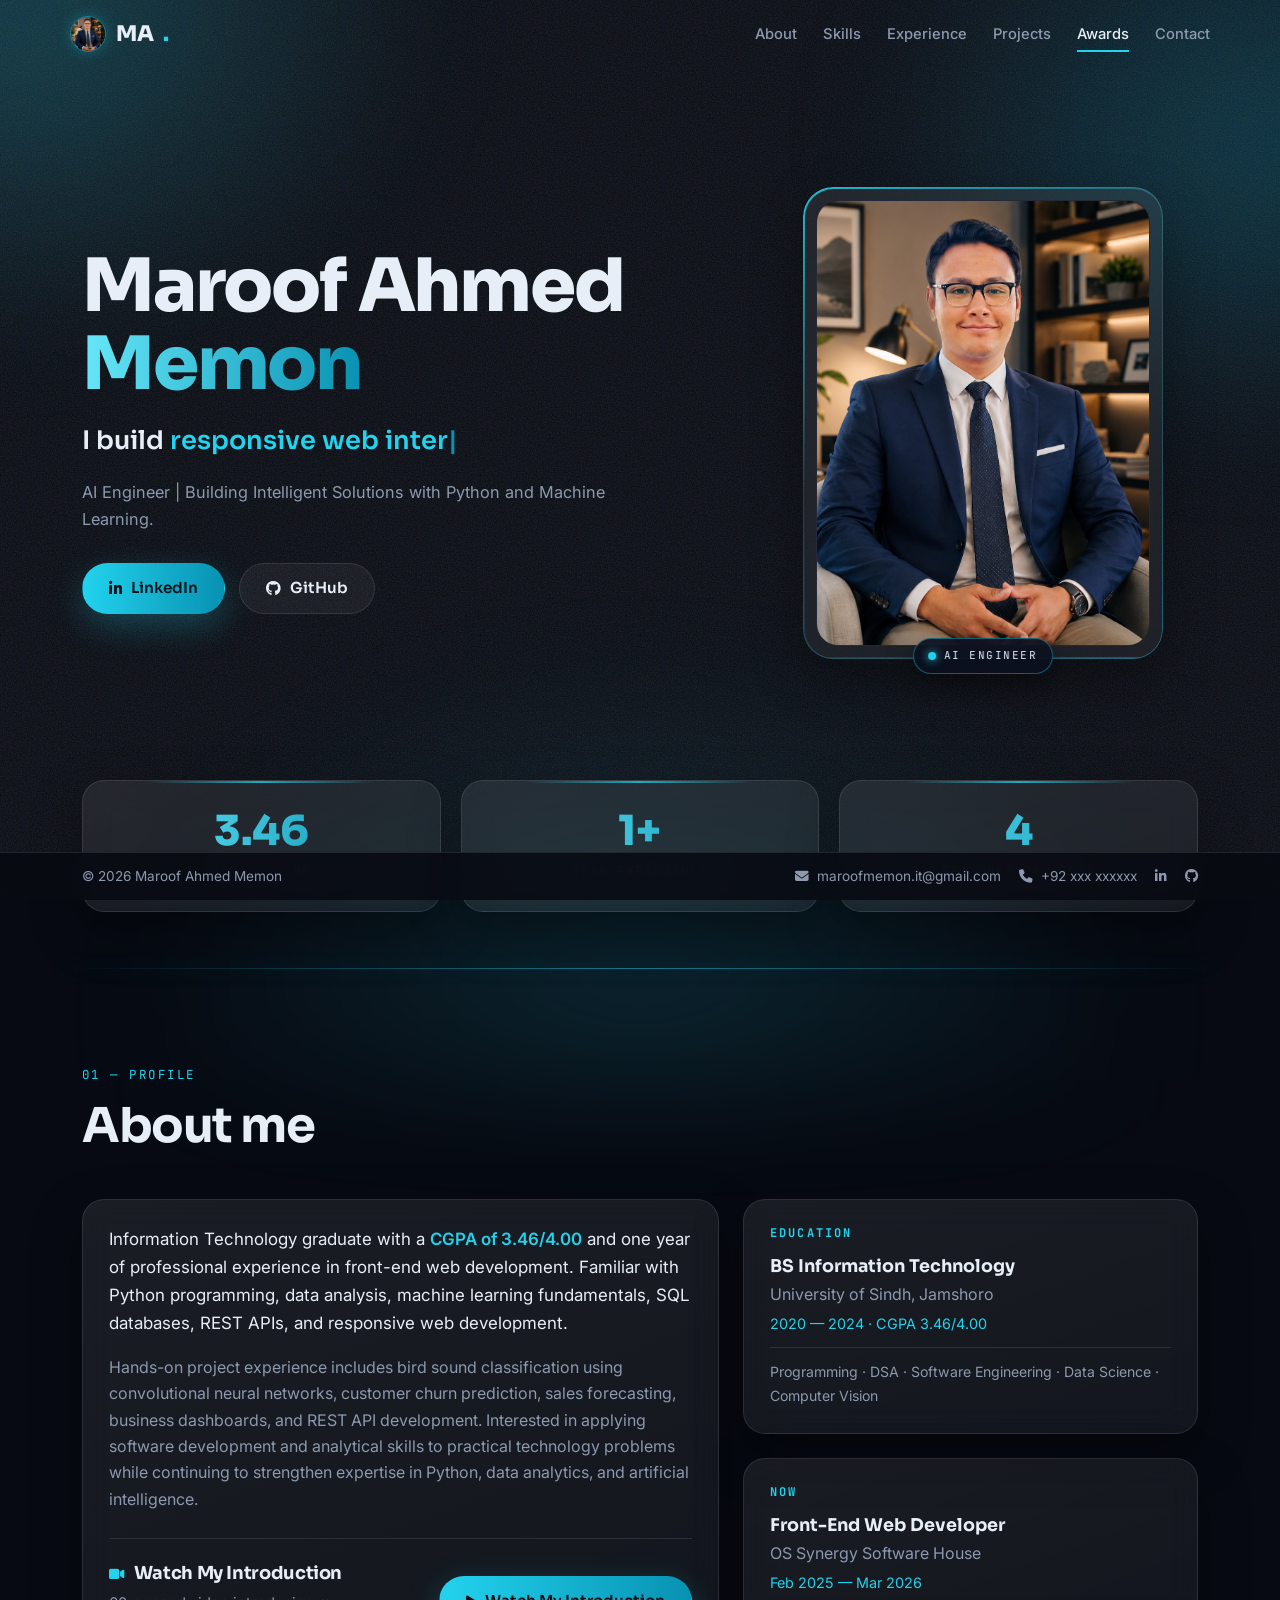
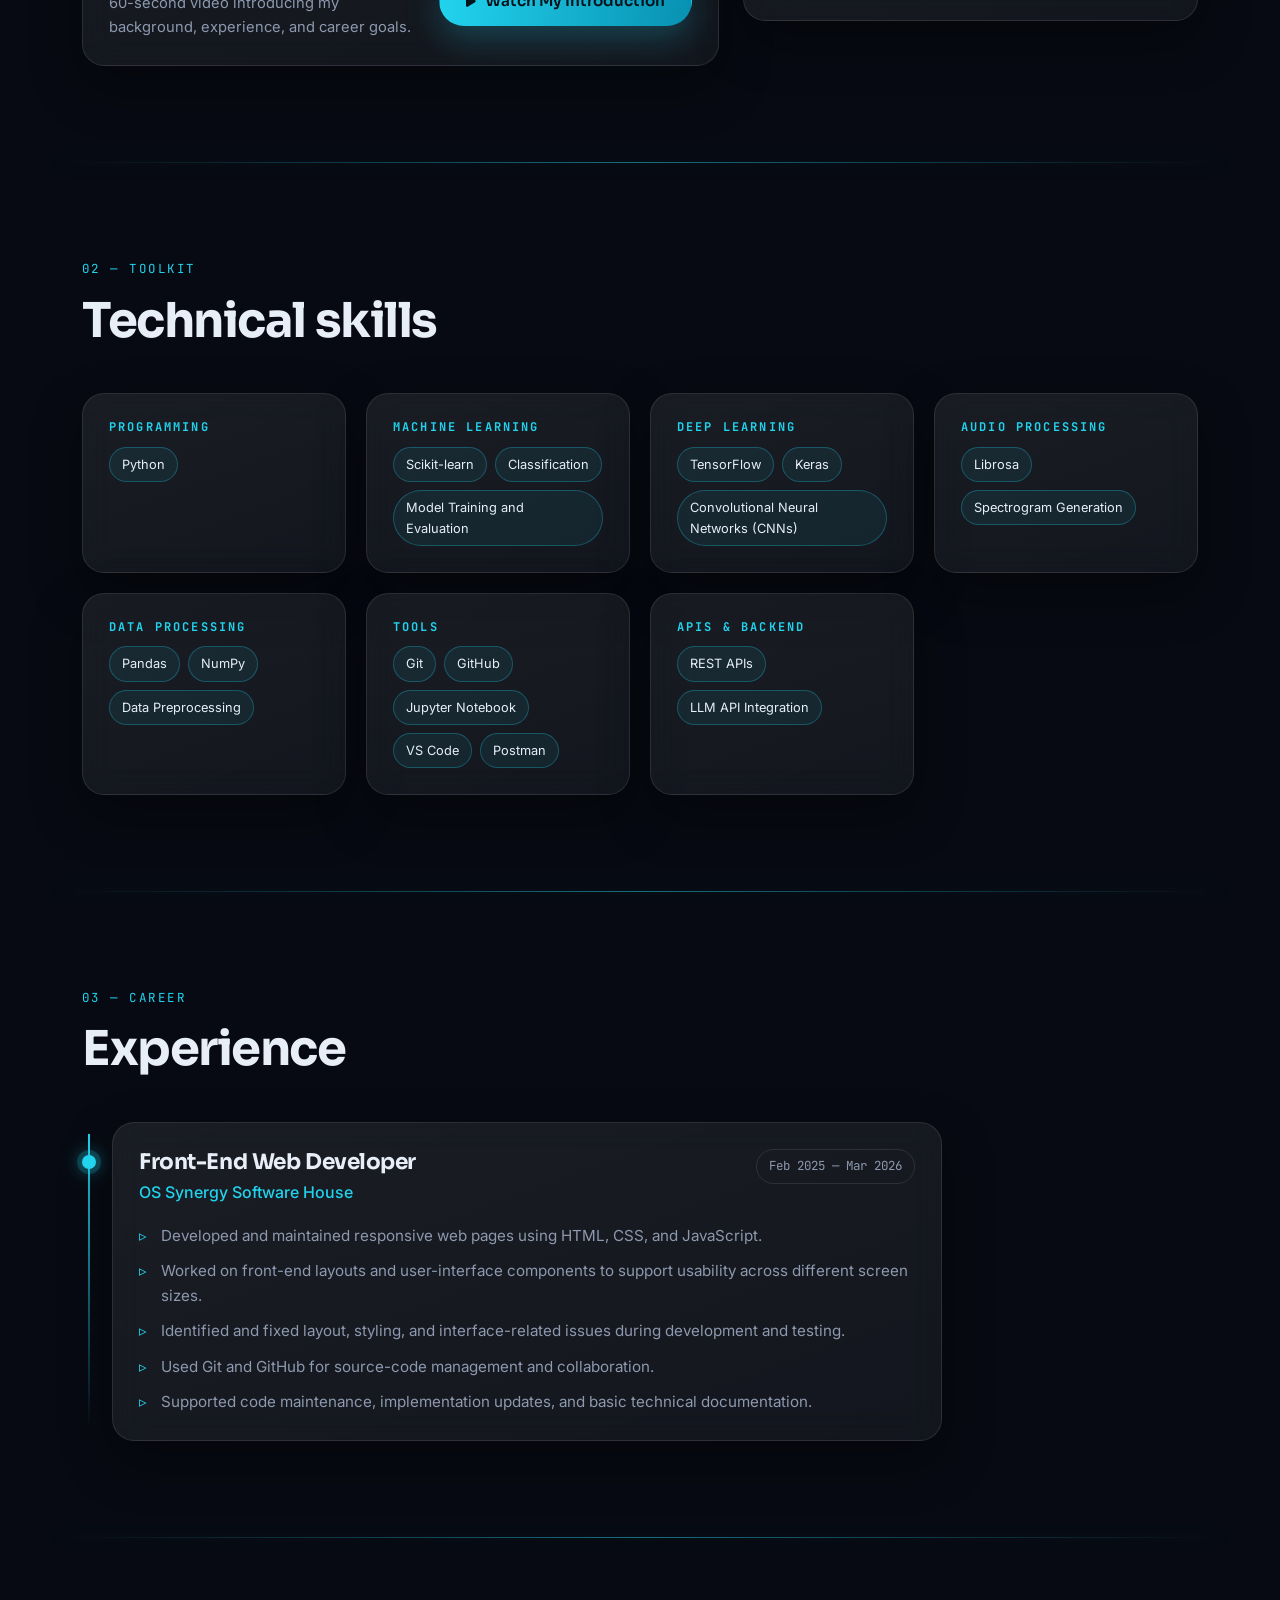
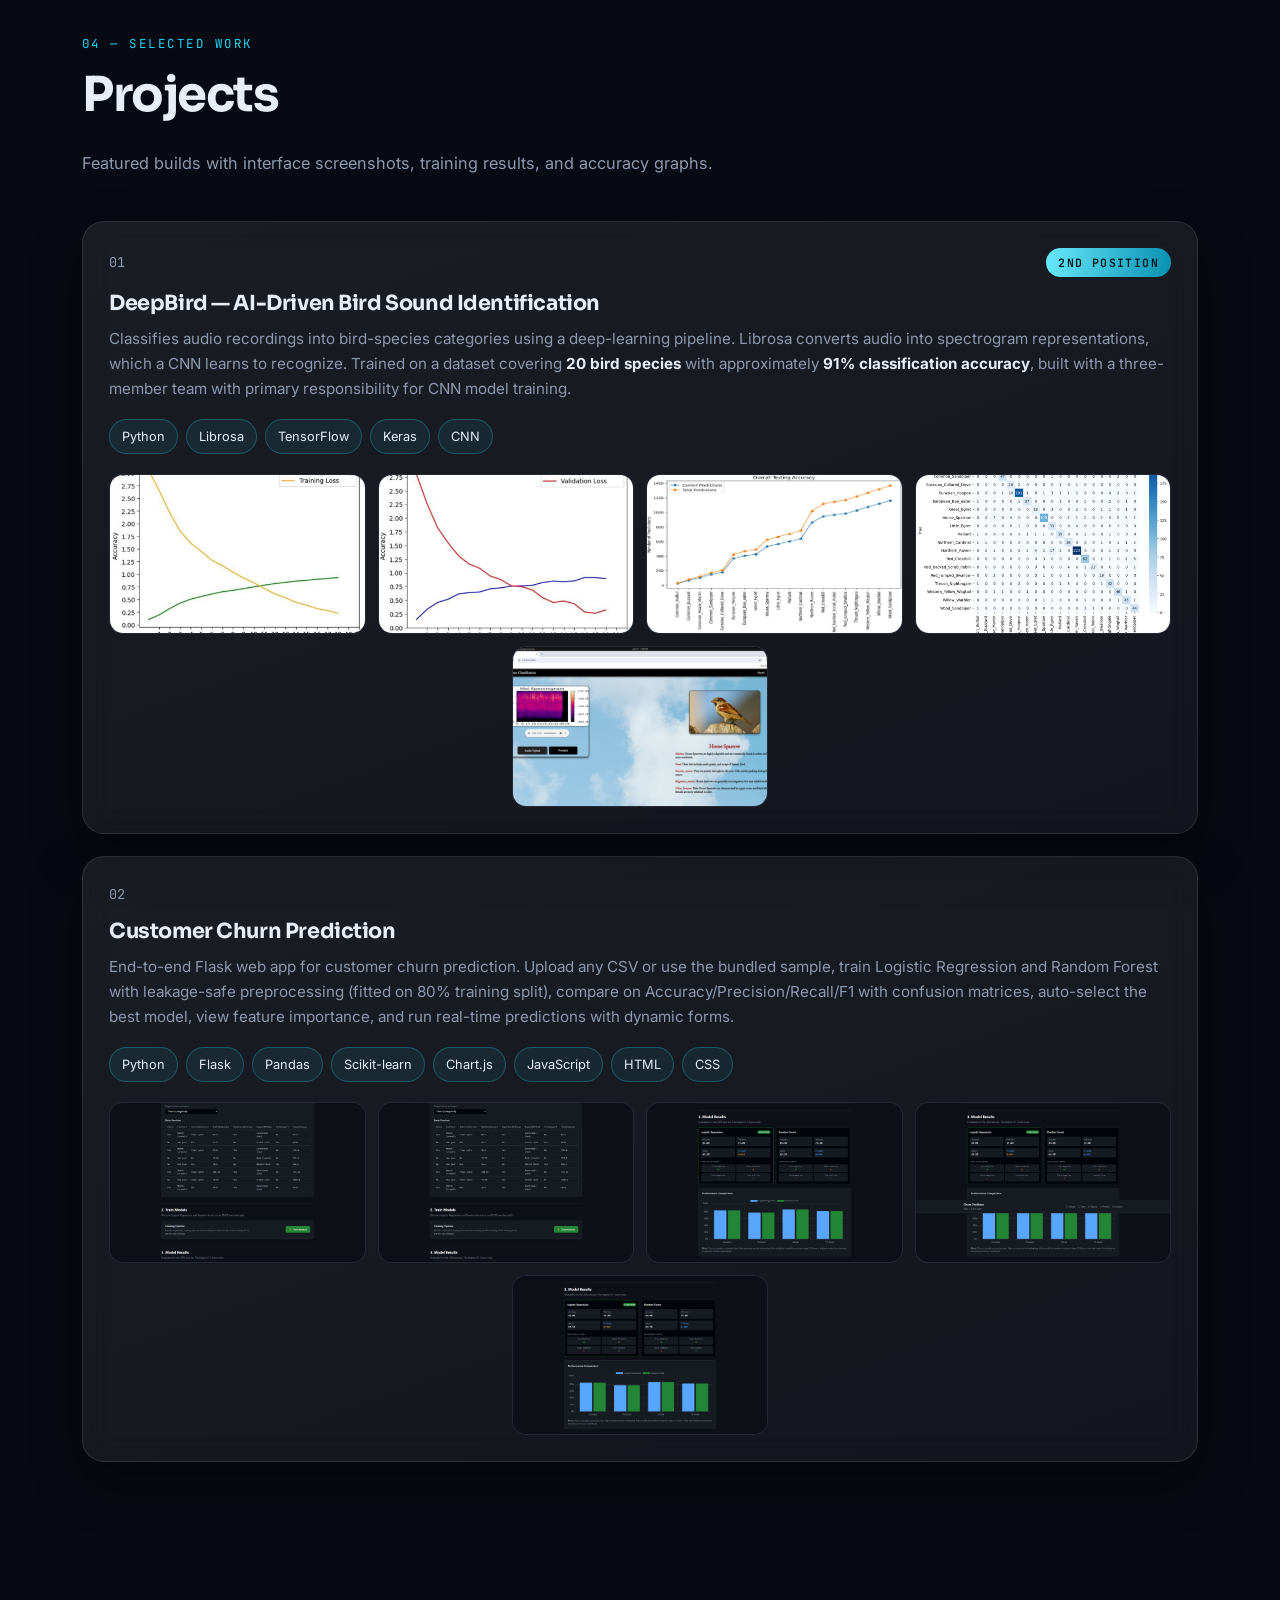
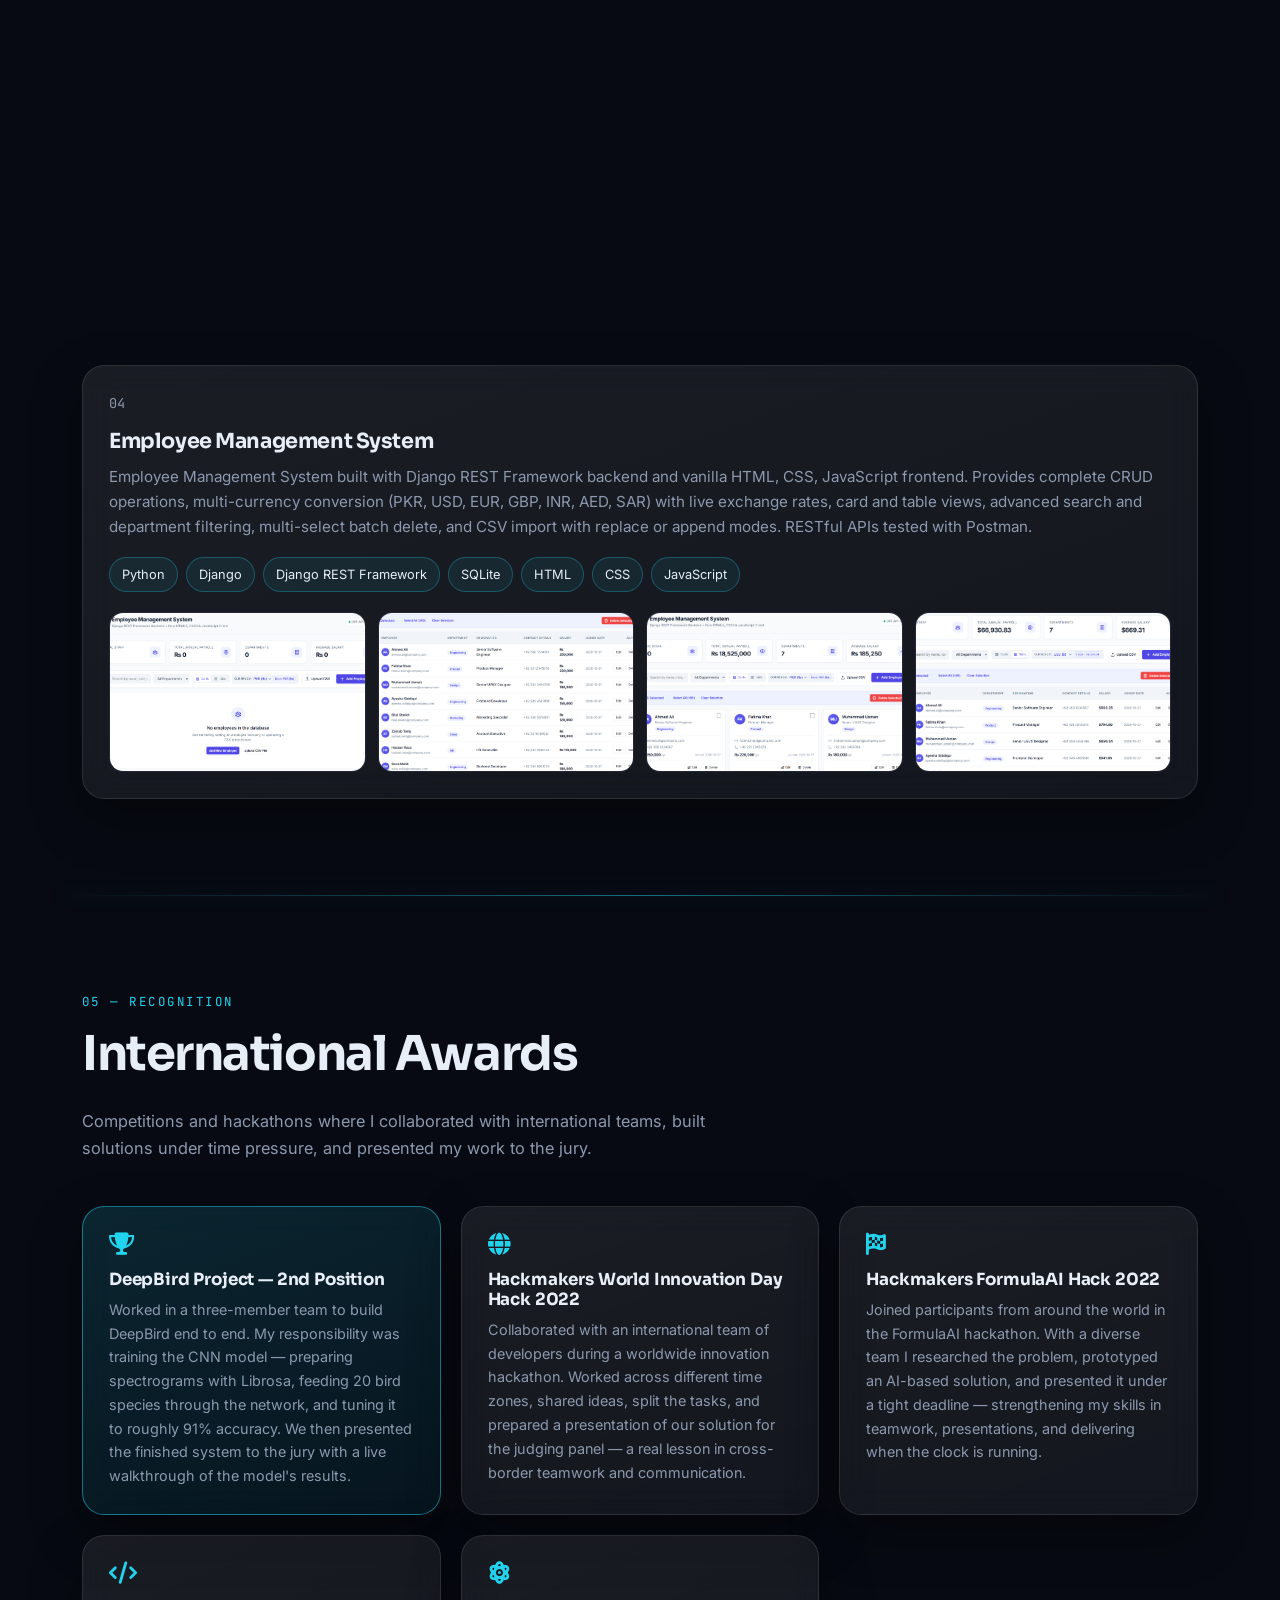
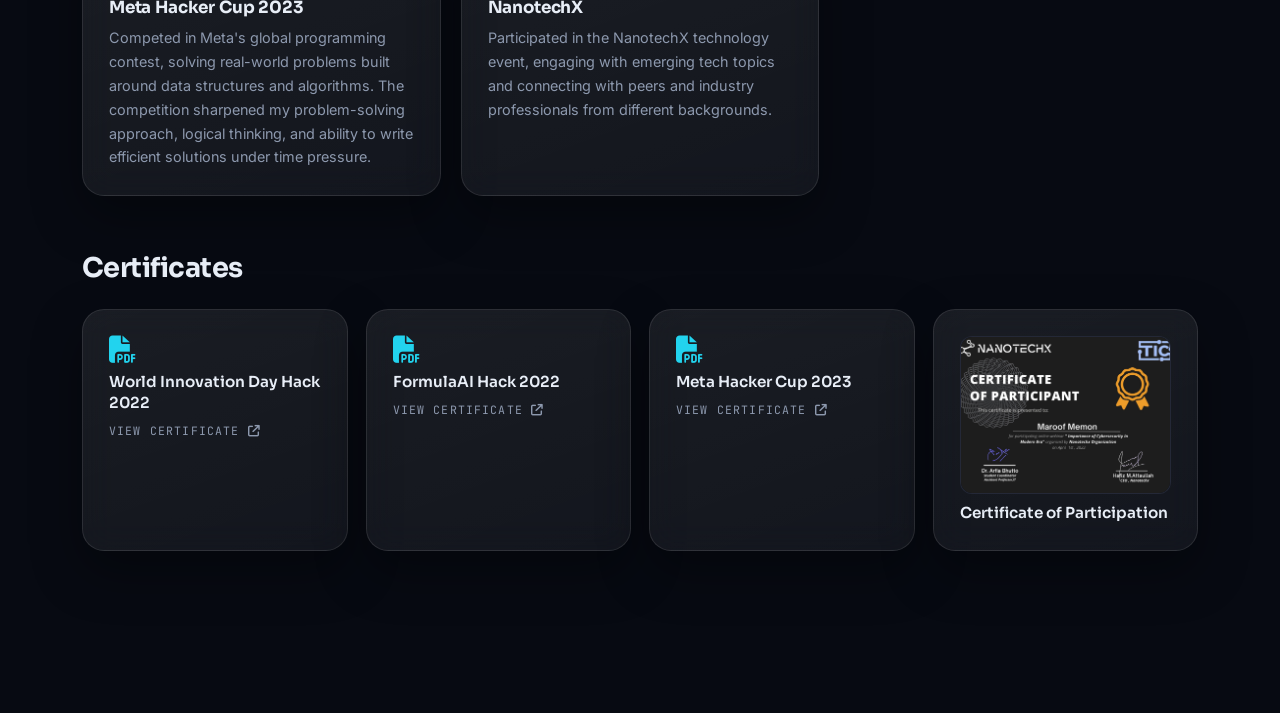
==== commit 66af42b5: "index.html" ====
--- a/index.html
+++ b/index.html
@@ -49,7 +49,7 @@
         <p class="hero-role">I build <span id="typed" class="typed"></span><span class="cursor">|</span></p>
         <p class="hero-sub">AI Engineer | Building Intelligent Solutions with Python and Machine Learning.</p>
         <div class="hero-actions">
-          <a href="https://linkedin.com/in/maroof-memon-965939221" target="_blank" rel="noopener" class="btn btn-primary"><i class="fa-brands fa-linkedin-in"></i> LinkedIn</a>
+          <a href="https://www.linkedin.com/in/maroof-ahmed-memon-965939221/" target="_blank" rel="noopener" class="btn btn-primary"><i class="fa-brands fa-linkedin-in"></i> LinkedIn</a>
           <a href="https://github.com/Maroof-Memon" target="_blank" rel="noopener" class="btn btn-ghost"><i class="fa-brands fa-github"></i> GitHub</a>
         </div>
       </div>
@@ -339,7 +339,7 @@
     <div class="footer-contact">
       <a href="mailto:maroofmemon.it@gmail.com"><i class="fa-solid fa-envelope"></i><span>maroofmemon.it@gmail.com</span></a>
       <span class="footer-phone"><i class="fa-solid fa-phone"></i><span>+92 xxx xxxxxx</span></span>
-      <a href="https://linkedin.com/in/maroof-memon-965939221" target="_blank" rel="noopener" aria-label="LinkedIn"><i class="fa-brands fa-linkedin-in"></i></a>
+      <a href="https://www.linkedin.com/in/maroof-ahmed-memon-965939221/" target="_blank" rel="noopener" aria-label="LinkedIn"><i class="fa-brands fa-linkedin-in"></i></a>
       <a href="https://github.com/Maroof-Memon" target="_blank" rel="noopener" aria-label="GitHub"><i class="fa-brands fa-github"></i></a>
     </div>
   </div>
